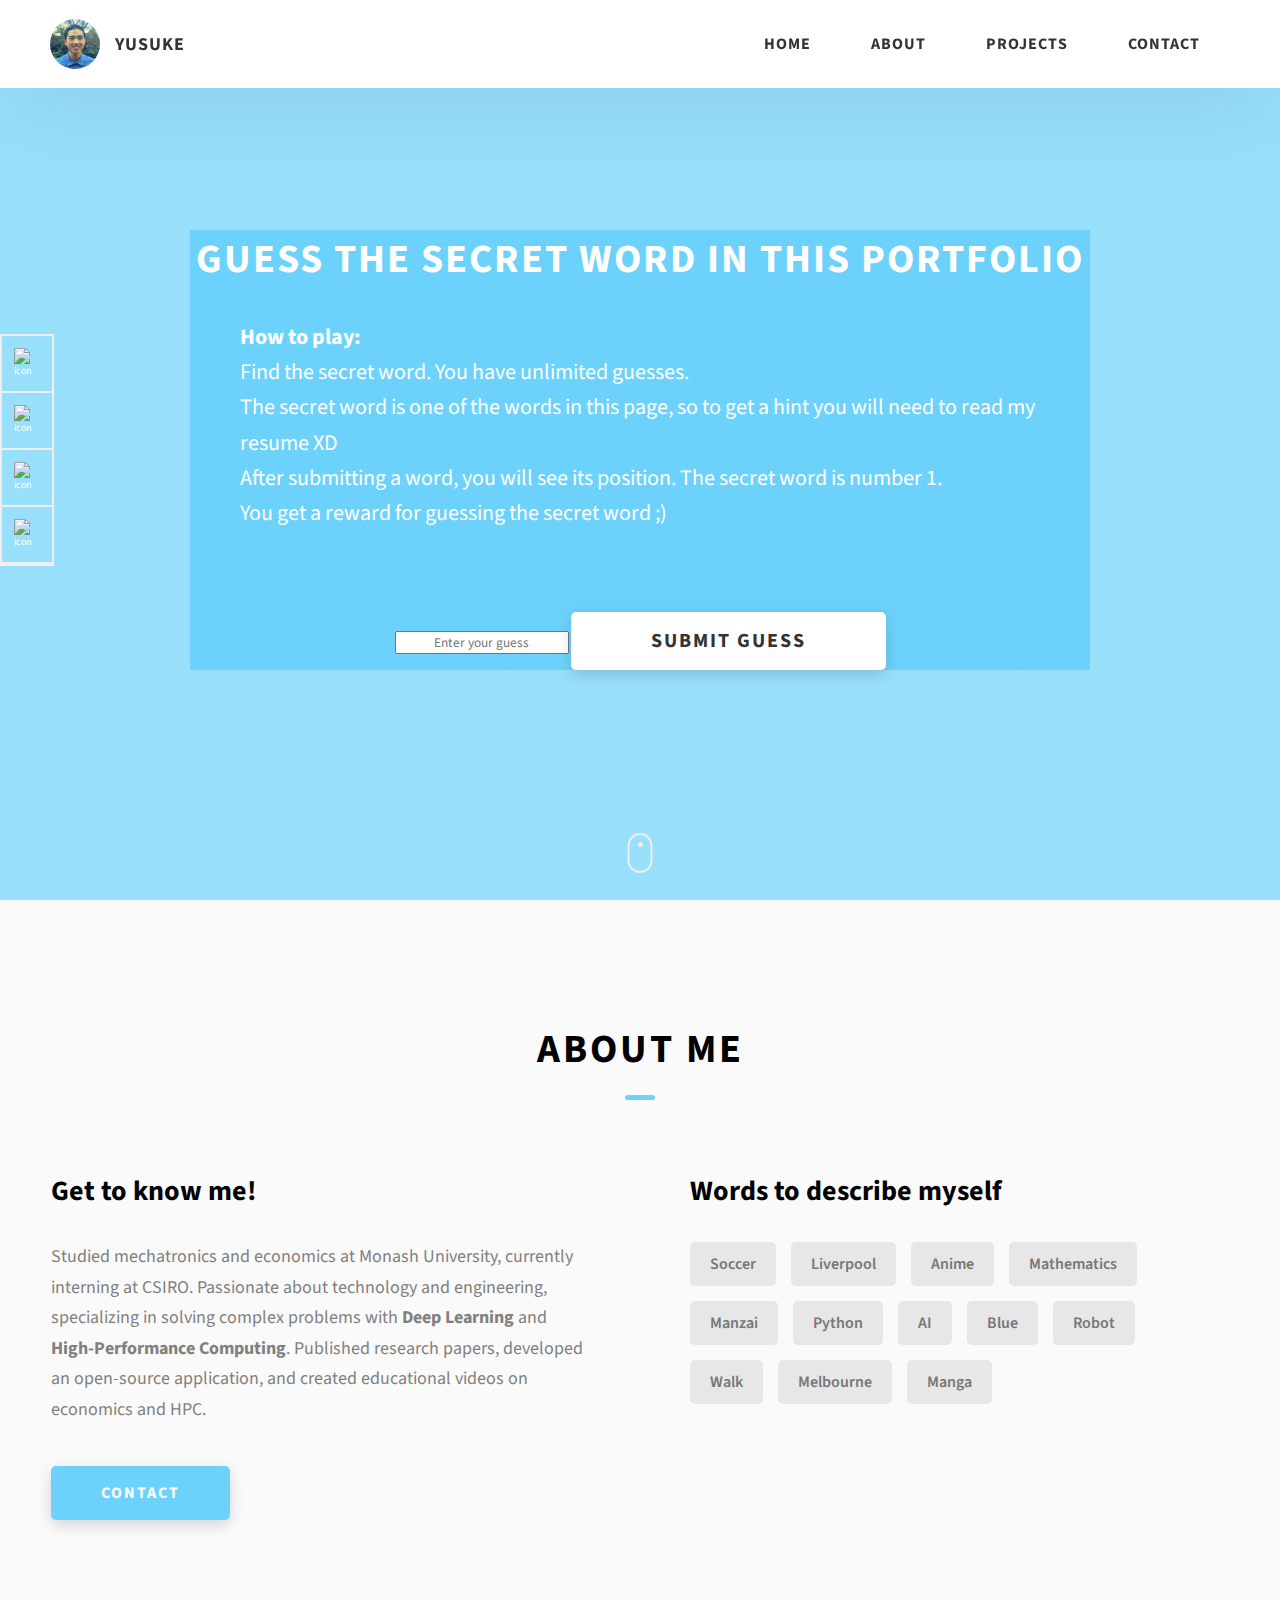
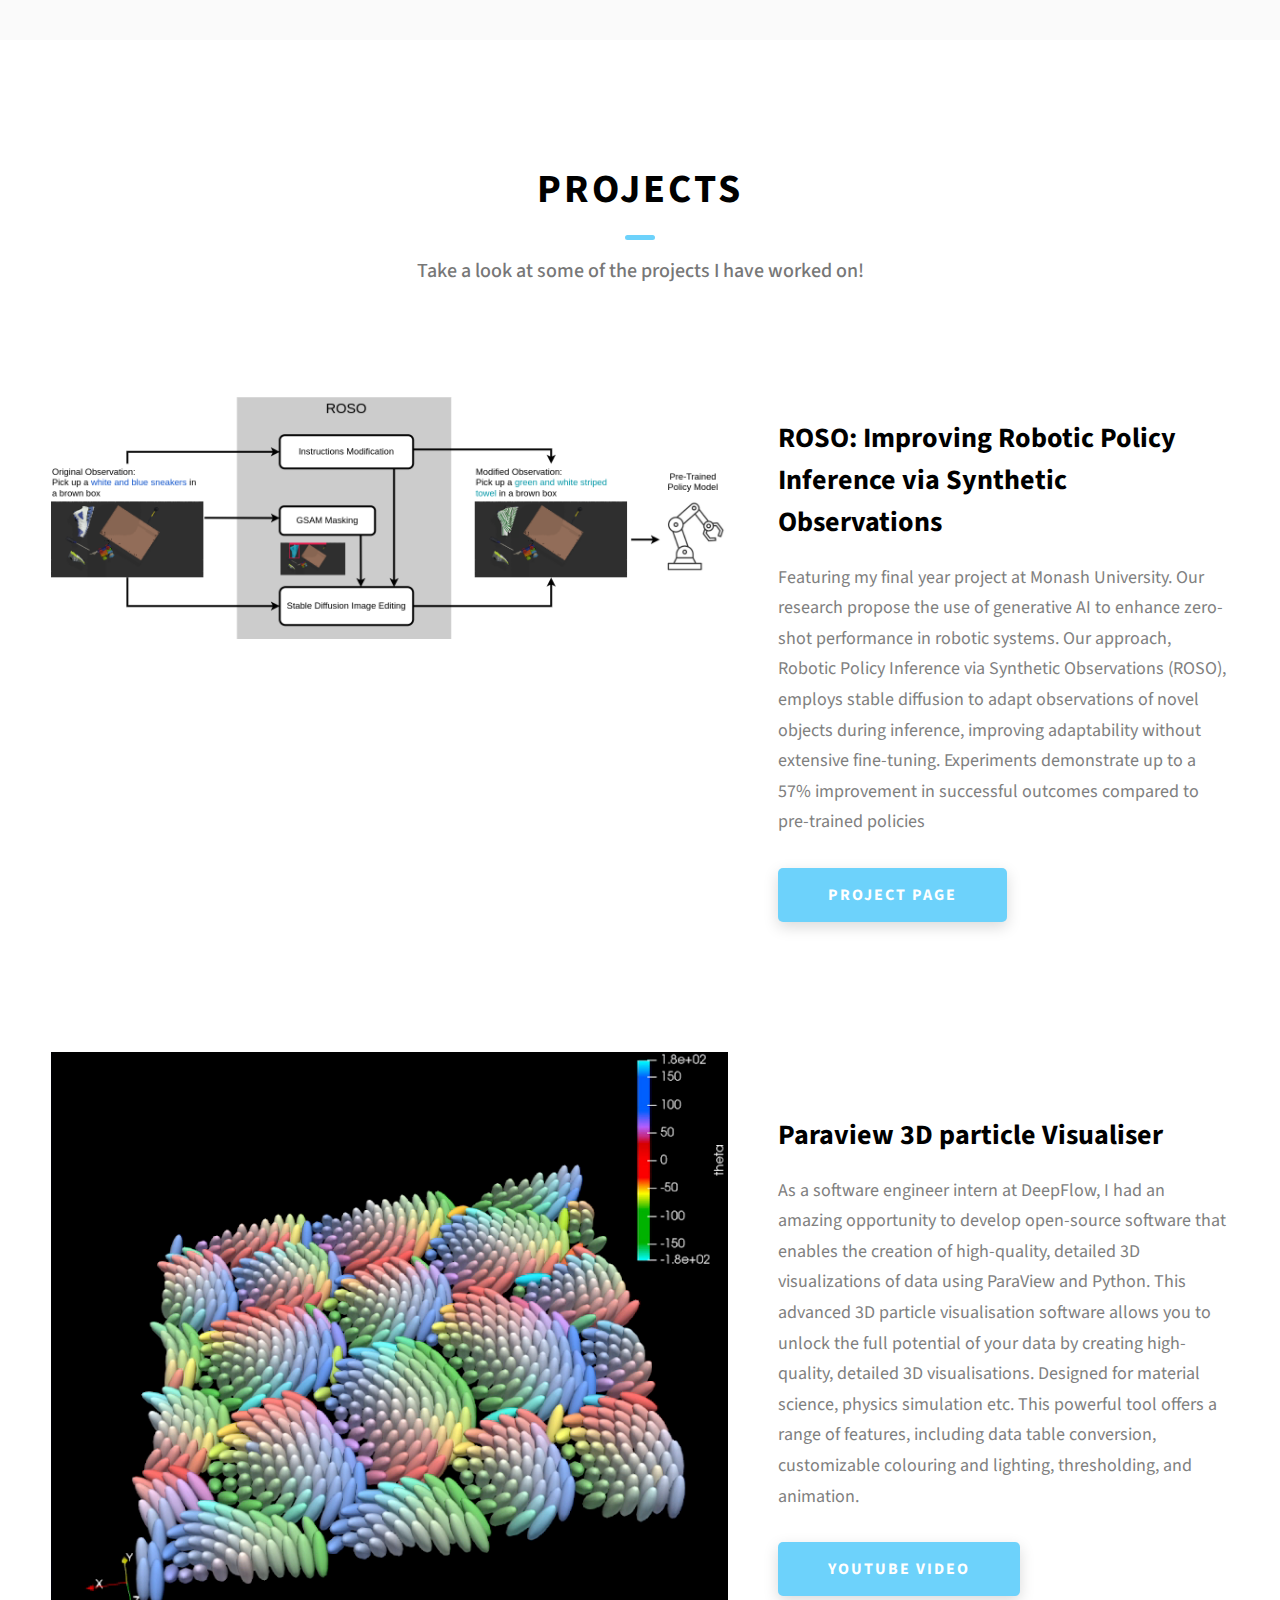
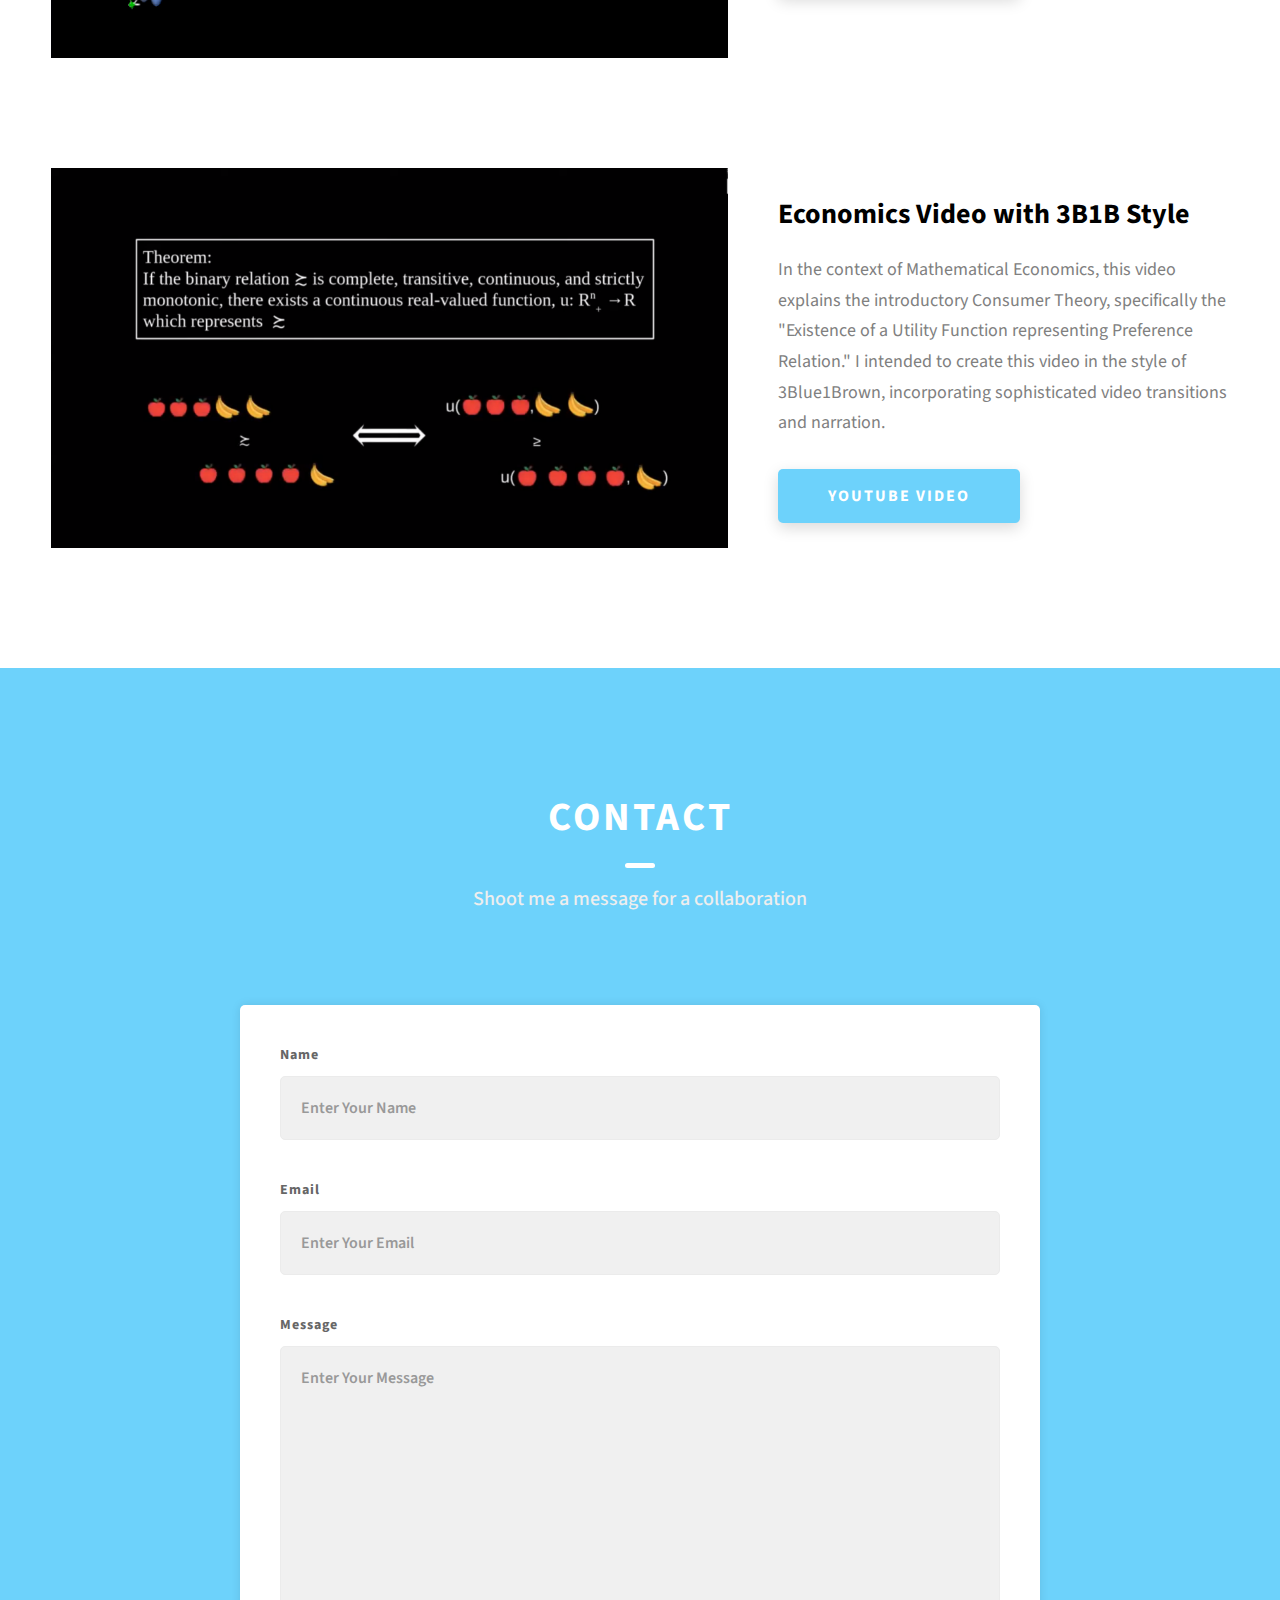
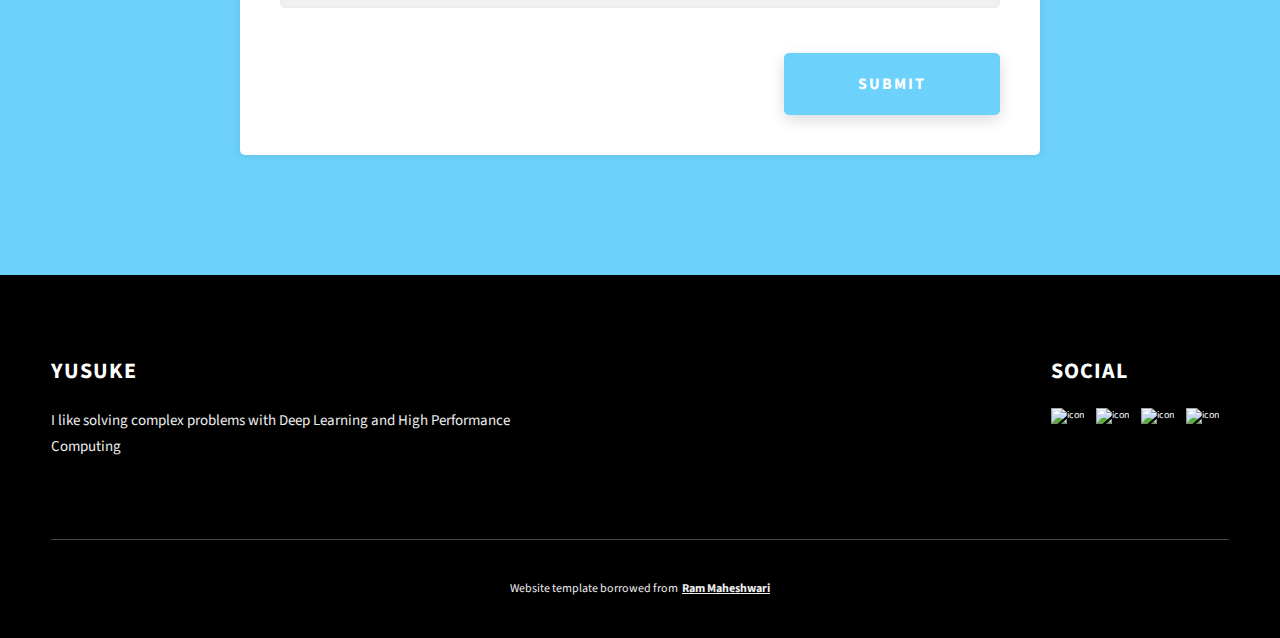
==== index.html @ 8fce3252 "initial commit" ====
<!DOCTYPE html>
<html lang="en">
  <head>
    <meta charset="UTF-8" />
    <meta name="viewport" content="width=device-width, initial-scale=1.0" />
    <meta http-equiv="X-UA-Compatible" content="ie=edge" />
    <title>Yusuke Portfolio</title>
    <meta name="description" content="Portfolio for Yusuke" />

    <link rel="stylesheet" href="css/style.css" />

    <link rel="preconnect" href="https://fonts.googleapis.com" />
    <link rel="preconnect" href="https://fonts.gstatic.com" crossorigin />
    <link
      href="https://fonts.googleapis.com/css2?family=Source+Sans+Pro:wght@400;600;700;900&display=swap"
      rel="stylesheet"
    />
  </head>
  <body>
    <header class="header">
      <div class="header__content">
        <div class="header__logo-container">
          <div class="header__logo-img-cont">
            <img
              src="./assets/jpeg/logo.jpg"
              alt="Yusuke Logo Image"
              class="header__logo-img"
            />
          </div>
          <span class="header__logo-sub">Yusuke</span>
        </div>
        <div class="header__main">
          <ul class="header__links">
            <li class="header__link-wrapper">
              <a href="./index.html" class="header__link"> Home </a>
            </li>
            <li class="header__link-wrapper">
              <a href="./index.html#about" class="header__link">About </a>
            </li>
            <li class="header__link-wrapper">
              <a href="./index.html#projects" class="header__link">
                Projects
              </a>
            </li>
            <li class="header__link-wrapper">
              <a href="./index.html#contact" class="header__link"> Contact </a>
            </li>
          </ul>
          <div class="header__main-ham-menu-cont">
            <img
              src="./assets/svg/ham-menu.svg"
              alt="hamburger menu"
              class="header__main-ham-menu"
            />
            <img
              src="./assets/svg/ham-menu-close.svg"
              alt="hamburger menu close"
              class="header__main-ham-menu-close d-none"
            />
          </div>
        </div>
      </div>
      <div class="header__sm-menu">
        <div class="header__sm-menu-content">
          <ul class="header__sm-menu-links">
            <li class="header__sm-menu-link">
              <a href="./index.html"> Home </a>
            </li>

            <li class="header__sm-menu-link">
              <a href="./index.html#about"> About </a>
            </li>

            <li class="header__sm-menu-link">
              <a href="./index.html#projects"> Projects </a>
            </li>

            <li class="header__sm-menu-link">
              <a href="./index.html#contact"> Contact </a>
            </li>
          </ul>
        </div>
      </div>
    </header>
    <section class="home-hero">
      <div class="home-hero__content">
        <h1 class="heading-primary">Guess the Secret Word in this Portfolio</h1>
        <div class="home-hero__info">
          <p class="text-primary">
            <strong>How to play:</strong> <br>
            Find the secret word. You have unlimited guesses. <br>
            The secret word is one of the words in this page, so to get a hint you will need to read my resume XD <br>
            After submitting a word, you will see its position. The secret word is number 1. <br>
            You get a reward for guessing the secret word ;)
        </p>
        
        </div>
        <div class="home-hero__cta">
          <!--<a href="./#projects" class="btn btn--bg">This is where users type their answers</a>-->
          <!-- This is where users type their answers -->
          <input type="text" id="guessInput" placeholder="Enter your guess">
          <button onclick="submitGuess()" class="btn btn--bg">Submit Guess</button>
          <p id="result"></p>
          <!-- Add this to your HTML file where you want to display the attempt history -->
          <ul id="attemptHistory"></ul>

        </div>
      </div>
      <div class="home-hero__socials">
        <div class="home-hero__social">
          <a href="https://www.linkedin.com/in/yusuke-miyashita-79a3771a5/" class="home-hero__social-icon-link">
            <img
              src="./assets/png/linkedin-ico.png"
              alt="icon"
              class="home-hero__social-icon"
            />
          </a>
        </div>
        <div class="home-hero__social">
          <a href="https://github.com/Yusuke710" class="home-hero__social-icon-link">
            <img
              src="./assets/png/github-ico.png"
              alt="icon"
              class="home-hero__social-icon"
            />
          </a>
        </div>
        <div class="home-hero__social">
          <a href="https://twitter.com/Yusuke06552418" class="home-hero__social-icon-link">
            <img
              src="./assets/png/twitter-ico.png"
              alt="icon"
              class="home-hero__social-icon"
            />
          </a>
        </div>
        <div class="home-hero__social">
          <a href="https://www.youtube.com/@yusukemiyashita4879" class="home-hero__social-icon-link">
            <img
              src="./assets/png/yt-ico.png"
              alt="icon"
              class="home-hero__social-icon"
            />
          </a>
        </div>
        <!--<div class="home-hero__social">
          <a
            href="#"
            class="home-hero__social-icon-link home-hero__social-icon-link--bd-none"
          >
            <img
              src="./assets/png/insta-ico.png"
              alt="icon"
              class="home-hero__social-icon"
            />
          </a>
        </div>-->
      </div>
      <div class="home-hero__mouse-scroll-cont">
        <div class="mouse"></div>
      </div>
    </section>
    <section id="about" class="about sec-pad">
      <div class="main-container">
        <h2 class="heading heading-sec heading-sec__mb-med">
          <span class="heading-sec__main">About Me</span>
          <span class="heading-sec__sub">
            
          </span>
        </h2>
        <div class="about__content">
          <div class="about__content-main">
            <h3 class="about__content-title">Get to know me!</h3>
            <div class="about__content-details">
              <p class="about__content-details-para">
                Studied mechatronics and economics at Monash University, currently interning at CSIRO. 
                Passionate about technology and engineering, specializing in solving complex problems with <strong>Deep Learning</strong> and <strong>High-Performance Computing</strong>. 
                Published research papers, developed an open-source application, and created educational videos on economics and HPC.  
              </p>
              <!--<p class="about__content-details-para">
                I'm a bit of a digital product junky. Over the years, I've used
                hundreds of web and mobile apps in different industries and
                verticals. Feel free to
                <strong>contact</strong> me here.
              </p>-->
            </div>
            <a href="./#contact" class="btn btn--med btn--theme dynamicBgClr"
              >Contact</a
            >
          </div>
          <div class="about__content-skills">
            <h3 class="about__content-title">Words to describe myself</h3>
            <div class="skills">
              <div class="skills__skill">Soccer</div>
              <div class="skills__skill">Liverpool</div>
              <div class="skills__skill">Anime</div>
              <div class="skills__skill">Mathematics</div>
              <div class="skills__skill">Manzai</div>
              <div class="skills__skill">Python</div>
              <div class="skills__skill">AI</div>
              <div class="skills__skill">Blue</div>
              <div class="skills__skill">Robot</div>
              <div class="skills__skill">Walk</div>
              <div class="skills__skill">Melbourne</div>
              <div class="skills__skill">Manga</div>
            </div>
          </div>
        </div>
      </div>
    </section>
    <section id="projects" class="projects sec-pad">
      <div class="main-container">
        <h2 class="heading heading-sec heading-sec__mb-bg">
          <span class="heading-sec__main">Projects</span>
          <span class="heading-sec__sub">
            Take a look at some of the projects I have worked on!
          </span>
        </h2>

        <div class="projects__content">
          <div class="projects__row">
            <div class="projects__row-img-cont">
              <img
                src="./assets/png/pipeline.png"
                alt="Software Screenshot"
                class="projects__row-img"
                loading="lazy"
              />
            </div>
            <div class="projects__row-content">
              <h3 class="projects__row-content-title">ROSO: Improving Robotic Policy Inference via Synthetic Observations</h3>
              <p class="projects__row-content-desc">
                Featuring my final year project at Monash University.
                Our research propose the use of generative AI to enhance zero-shot performance in robotic systems. Our approach, Robotic Policy Inference via Synthetic Observations (ROSO), employs stable diffusion to adapt observations of novel objects during inference, improving adaptability without extensive fine-tuning. Experiments demonstrate up to a 57% improvement in successful outcomes compared to pre-trained policies  
              </p>
              <a
                href="https://yusuke710.github.io/roso.github.io/"
                class="btn btn--med btn--theme dynamicBgClr"
                target="_blank"
                >Project Page</a
              >
            </div>
          </div>
          <div class="projects__row">
            <div class="projects__row-img-cont">
              <img
                src="./assets/png/ellipsoid_angled_view.png"
                alt="Software Screenshot"
                class="projects__row-img"
                loading="lazy"
              />
            </div>
            <div class="projects__row-content">
              <h3 class="projects__row-content-title">Paraview 3D particle Visualiser</h3>
              <p class="projects__row-content-desc">
                As a software engineer intern at DeepFlow, I had an amazing opportunity to develop open-source software that enables the creation of high-quality, detailed 3D visualizations of data using ParaView and Python.
                This advanced 3D particle visualisation software allows you to unlock the full potential of your data by creating high-quality, detailed 3D visualisations. Designed for material science, physics simulation etc. This powerful tool offers a range of features, including data table conversion, customizable colouring and lighting, thresholding, and animation.
              </p>
              <a
                href="https://www.youtube.com/watch?v=JgkmHP0jZgk"
                class="btn btn--med btn--theme dynamicBgClr"
                target="_blank"
                >Youtube Video</a
              >
            </div>
          </div>
          <div class="projects__row">
            <div class="projects__row-img-cont">
              <img
                src="./assets/png/economics_video.png"
                alt="Software Screenshot"
                class="projects__row-img"
                loading="lazy"
              />
            </div>
            <div class="projects__row-content">
              <h3 class="projects__row-content-title">Economics Video with 3B1B Style </h3>
              <p class="projects__row-content-desc">
                In the context of Mathematical Economics, this video explains the introductory Consumer Theory, specifically the "Existence of a Utility Function representing Preference Relation." I intended to create this video in the style of 3Blue1Brown, incorporating sophisticated video transitions and narration.
              </p>
              <a
                href="https://www.youtube.com/watch?v=tCaYM52Cq2c"
                class="btn btn--med btn--theme dynamicBgClr"
                target="_blank"
                >Youtube Video</a
              >
            </div>
          </div>
        </div>
      </div>
    </section>
    <section id="contact" class="contact sec-pad dynamicBg">
      <div class="main-container">
        <h2 class="heading heading-sec heading-sec__mb-med">
          <span class="heading-sec__main heading-sec__main--lt">Contact</span>
          <span class="heading-sec__sub heading-sec__sub--lt">
            Shoot me a message for a collaboration
          </span>
        </h2>
        <div class="contact__form-container">
          <form action="#" class="contact__form">
            <div class="contact__form-field">
              <label class="contact__form-label" for="name">Name</label>
              <input
                required
                placeholder="Enter Your Name"
                type="text"
                class="contact__form-input"
                name="name"
                id="name"
              />
            </div>
            <div class="contact__form-field">
              <label class="contact__form-label" for="email">Email</label>
              <input
                required
                placeholder="Enter Your Email"
                type="text"
                class="contact__form-input"
                name="email"
                id="email"
              />
            </div>
            <div class="contact__form-field">
              <label class="contact__form-label" for="message">Message</label>
              <textarea
                required
                cols="30"
                rows="10"
                class="contact__form-input"
                placeholder="Enter Your Message"
                name="message"
                id="message"
              ></textarea>
            </div>
            <button type="submit" class="btn btn--theme contact__btn">
              Submit
            </button>
          </form>
        </div>
      </div>
    </section>
    <footer class="main-footer">
      <div class="main-container">
        <div class="main-footer__upper">
          <div class="main-footer__row main-footer__row-1">
            <h2 class="heading heading-sm main-footer__heading-sm">
              <span>Social</span>
            </h2>
            <div class="main-footer__social-cont">
              <a target="_blank" rel="noreferrer" href="https://www.linkedin.com/in/yusuke-miyashita-79a3771a5/">
                <img
                  class="main-footer__icon"
                  src="./assets/png/linkedin-ico.png"
                  alt="icon"
                />
              </a>
              <a target="_blank" rel="noreferrer" href="https://github.com/Yusuke710">
                <img
                  class="main-footer__icon"
                  src="./assets/png/github-ico.png"
                  alt="icon"
                />
              </a>
              <a target="_blank" rel="noreferrer" href="https://twitter.com/Yusuke06552418">
                <img
                  class="main-footer__icon"
                  src="./assets/png/twitter-ico.png"
                  alt="icon"
                />
              </a>
              <a target="_blank" rel="noreferrer" href="https://www.youtube.com/@yusukemiyashita4879">
                <img
                  class="main-footer__icon"
                  src="./assets/png/yt-ico.png"
                  alt="icon"
                />
              </a>
              <!--<a target="_blank" rel="noreferrer" href="#">
                <img
                  class="main-footer__icon main-footer__icon--mr-none"
                  src="./assets/png/insta-ico.png"
                  alt="icon"
                />
              </a>-->
            </div>
          </div>
          <div class="main-footer__row main-footer__row-2">
            <h4 class="heading heading-sm text-lt">Yusuke</h4>
            <p class="main-footer__short-desc">
              I like solving complex problems with Deep Learning and High Performance Computing
            </p>
          </div>
        </div>

        <!-- If you give me some credit or shoutout here by linking to my website, then it will be a big thing for me and will help me a lot :) -->
        <div class="main-footer__lower">
          Website template borrowed from
          <a rel="noreferrer" target="_blank" href="https://rammaheshwari.com"
            >Ram Maheshwari</a
          >
        </div>
      </div>
    </footer>

    <script src="./seedrandom.js"></script>
    <script src="./index.js"></script>
    
  </body>
</html>
---- css/style.css ----
/*
0 - 600px:      Phone
600 - 900px:    Tablet portrait
900 - 1200px:   Tablet landscape
[1200 - 1800] is where our normal styles apply
1800px + :      Big desktop
$breakpoint arguement choices:
- phone
- tab-port
- tab-land
- big-desktop

Inside media queries 1em is always 16px i.e 1em = 16px at every screen size only inside media queries
*/
*,
*::after,
*::before {
  margin: 0;
  padding: 0;
  box-sizing: inherit;
  font-family: inherit; }

html {
  font-size: 62.5%;
  scroll-behavior: smooth; }
  @media only screen and (max-width: 75em) {
    html {
      font-size: 59%; } }
  @media only screen and (max-width: 56.25em) {
    html {
      font-size: 56%; } }
  @media only screen and (min-width: 112.5em) {
    html {
      font-size: 65%; } }

body {
  box-sizing: border-box;
  position: relative;
  line-height: 1.5;
  font-family: sans-serif;
  overflow-x: hidden;
  overflow-y: scroll;
  font-family: 'Source Sans Pro', sans-serif; }

a {
  text-decoration: none;
  color: inherit; }

li {
  list-style: none; }

input:focus,
button:focus,
a:focus,
textarea:focus {
  outline: none; }

button {
  border: none;
  cursor: pointer; }

textarea {
  resize: none; }

.heading-primary {
  font-size: 4rem;
  text-transform: uppercase;
  letter-spacing: 2px;
  text-align: center; }
  @media only screen and (max-width: 37.5em) {
    .heading-primary {
      font-size: 4.5rem; } }

.heading-sec__mb-bg {
  margin-bottom: 11rem; }
  @media only screen and (max-width: 56.25em) {
    .heading-sec__mb-bg {
      margin-bottom: 8rem; } }

.heading-sec__mb-med {
  margin-bottom: 9rem; }
  @media only screen and (max-width: 56.25em) {
    .heading-sec__mb-med {
      margin-bottom: 8rem; } }

.heading-sec__main {
  display: block;
  font-size: 4rem;
  text-transform: uppercase;
  letter-spacing: 1px;
  letter-spacing: 3px;
  text-align: center;
  margin-bottom: 3.5rem;
  position: relative; }
  .heading-sec__main--lt {
    color: #fff; }
    .heading-sec__main--lt::after {
      content: '';
      background: #fff !important; }
  .heading-sec__main::after {
    content: '';
    position: absolute;
    top: calc(100% + 1.5rem);
    height: 5px;
    width: 3rem;
    background: #6DD2FB;
    left: 50%;
    transform: translateX(-50%);
    border-radius: 5px; }
    @media only screen and (max-width: 37.5em) {
      .heading-sec__main::after {
        top: calc(100% + 1.2rem); } }

.heading-sec__sub {
  display: block;
  text-align: center;
  color: #777;
  font-size: 2rem;
  font-weight: 500;
  max-width: 80rem;
  margin: auto;
  line-height: 1.6; }
  @media only screen and (max-width: 37.5em) {
    .heading-sec__sub {
      font-size: 1.8rem; } }
  .heading-sec__sub--lt {
    color: #eee; }

.heading-sm {
  font-size: 2.2rem;
  text-transform: uppercase;
  letter-spacing: 1px; }

.main-container {
  max-width: 120rem;
  margin: auto;
  width: 92%; }

.btn {
  background: #fff;
  color: #333;
  text-transform: uppercase;
  letter-spacing: 2px;
  display: inline-block;
  font-weight: 700;
  border-radius: 5px;
  box-shadow: 0 5px 15px 0 rgba(0, 0, 0, 0.15);
  transition: transform .3s; }
  .btn:hover {
    transform: translateY(-3px); }
  .btn--bg {
    padding: 1.5rem 8rem;
    font-size: 2rem; }
  .btn--med {
    padding: 1.5rem 5rem;
    font-size: 1.6rem; }
  .btn--theme {
    background: #6DD2FB;
    color: #fff; }
  .btn--theme-inv {
    color: #6DD2FB;
    background: #fff;
    border: 2px solid #6DD2FB;
    box-shadow: none;
    padding: calc(1.5rem - 2px) calc(5rem - 2px); }

.sec-pad {
  padding: 12rem 0; }
  @media only screen and (max-width: 56.25em) {
    .sec-pad {
      padding: 8rem 0; } }

.text-primary {
  color: #fff;
  font-size: 2.2rem;
  text-align: left;
  width: 100%;
  line-height: 1.6; }
  @media only screen and (max-width: 37.5em) {
    .text-primary {
      font-size: 2rem; } }

.d-none {
  display: none; }

.home-hero {
  color: #fff;
  background: linear-gradient(to right, rgba(109, 210, 251, 0.7), rgba(109, 210, 251, 0.7)), url(../../assets/svg/common-bg.svg);
  background-position: center;
  height: 100vh;
  min-height: 80rem;
  max-height: 120rem;
  position: relative; }
  @media only screen and (max-width: 37.5em) {
    .home-hero {
      height: unset;
      min-height: unset; } }
  .home-hero__socials {
    position: absolute;
    top: 50%;
    border: 2px solid #eee;
    border-left: 2px solid #eee;
    transform: translateY(-50%); }
    @media only screen and (max-width: 56.25em) {
      .home-hero__socials {
        display: none; } }
  .home-hero__mouse-scroll-cont {
    position: absolute;
    bottom: 3%;
    left: 50%;
    transform: translateX(-50%); }
    @media only screen and (max-width: 37.5em) {
      .home-hero__mouse-scroll-cont {
        display: none; } }
  .home-hero__social {
    width: 5rem; }
  .home-hero__social-icon-link {
    width: 100%;
    display: block;
    padding: 1.2rem;
    border-bottom: 2px solid #eee;
    transition: background .3s; }
    .home-hero__social-icon-link:hover {
      background: rgba(255, 255, 255, 0.1); }
    .home-hero__social-icon-link--bd-none {
      border-bottom: 0; }
  .home-hero__social-icon {
    width: 100%; }
  .home-hero__content {
    position: absolute;
    top: 50%;
    left: 50%;
    transform: translate(-50%, -50%);
    max-width: 90rem;
    width: 92%;
    background-color: #6DD2FB;
  }
    @media only screen and (max-width: 37.5em) {
      .home-hero__content {
        padding: 19rem 0 13rem 0;
        margin: auto;
        position: static;
        transform: translate(0, 0); } }
  .home-hero__info {
    margin: 3rem auto 0 auto;
    max-width: 80rem; }
  .home-hero__cta {
    margin-top: 5rem;
    text-align: center; }

.about {
  background: #fafafa; }
  .about__content {
    display: grid;
    grid-template-columns: 1fr 1fr;
    grid-gap: 10rem; }
    @media only screen and (max-width: 56.25em) {
      .about__content {
        grid-template-columns: 1fr;
        grid-gap: 8rem; } }
    .about__content-title {
      font-weight: 700;
      font-size: 2.8rem;
      margin-bottom: 3rem; }
      @media only screen and (max-width: 37.5em) {
        .about__content-title {
          font-size: 2.4rem; } }
    .about__content-details-para {
      font-size: 1.8rem;
      color: grey;
      max-width: 60rem;
      line-height: 1.7;
      margin-bottom: 1rem; }
      .about__content-details-para--hl {
        font-weight: 700;
        margin: 0 3px; }
      .about__content-details-para:last-child {
        margin-bottom: 4rem; }

.projects__row {
  display: grid;
  grid-template-columns: 1.5fr 1fr;
  grid-gap: 5rem;
  margin-bottom: 11rem; }
  @media only screen and (max-width: 56.25em) {
    .projects__row {
      grid-template-columns: 1fr;
      grid-gap: 2rem;
      margin-bottom: 8rem; } }
  @media only screen and (max-width: 56.25em) {
    .projects__row {
      text-align: center; } }
  .projects__row:last-child {
    margin-bottom: 0; }
  .projects__row-img-cont {
    overflow: hidden; }
  .projects__row-img {
    width: 100%;
    display: block;
    object-fit: cover; }
  .projects__row-content {
    padding: 2rem 0;
    display: flex;
    justify-content: center;
    flex-direction: column;
    align-items: flex-start; }
    @media only screen and (max-width: 56.25em) {
      .projects__row-content {
        align-items: center; } }
    .projects__row-content-title {
      font-weight: 700;
      font-size: 2.8rem;
      margin-bottom: 2rem; }
      @media only screen and (max-width: 37.5em) {
        .projects__row-content-title {
          font-size: 2.4rem; } }
    .projects__row-content-desc {
      font-size: 1.8rem;
      color: grey;
      max-width: 60rem;
      line-height: 1.7;
      margin-bottom: 3rem; }
      @media only screen and (max-width: 37.5em) {
        .projects__row-content-desc {
          font-size: 1.7rem; } }

.contact {
  background: linear-gradient(to right, rgba(109, 210, 251, 1.0), rgba(109, 210, 251, 1.0)), url(../../assets/svg/common-bg.svg);
  background-size: cover;
  background-position: center; }
  .contact__form-container {
    box-shadow: 0 0 10px rgba(0, 0, 0, 0.1);
    background: white;
    padding: 4rem;
    margin-top: 6rem;
    max-width: 80rem;
    text-align: right;
    width: 95%;
    border-radius: 5px;
    margin: 5rem auto 0 auto; }
    @media only screen and (max-width: 37.5em) {
      .contact__form-container {
        padding: 3rem; } }
  .contact__form-field {
    margin-bottom: 4rem; }
    @media only screen and (max-width: 37.5em) {
      .contact__form-field {
        margin-bottom: 3rem; } }
  .contact__form-label {
    color: #666;
    font-size: 1.4rem;
    letter-spacing: 1px;
    font-weight: 700;
    margin-bottom: 1rem;
    display: block;
    text-align: left; }
  .contact__form-input {
    color: #333;
    padding: 2rem;
    width: 100%;
    border: 1px solid #ebebeb;
    font-size: 1.6rem;
    letter-spacing: 0px;
    background: #f0f0f0;
    border-radius: 5px;
    font-weight: 600;
    /* Code for Modern Browsers */
    /* Code for WebKit, Blink, Edge */
    /* Code for Internet Explorer 10-11 */
    /* Code for Microsoft Edge */
    /* Code for Mozilla Firefox 4 to 18 */
    /* Code for Mozilla Firefox 19+ */ }
    .contact__form-input::placeholder {
      color: #999;
      font-weight: 600;
      font-size: 1.6rem; }
    .contact__form-input::-webkit-input-placeholder {
      color: #999;
      font-weight: 600;
      font-size: 1.6rem; }
    .contact__form-input:-ms-input-placeholder {
      color: #999;
      font-weight: 600;
      font-size: 1.6rem; }
    .contact__form-input::-ms-input-placeholder {
      color: #999;
      font-weight: 600;
      font-size: 1.6rem; }
    .contact__form-input:-moz-placeholder {
      opacity: 1;
      color: #999;
      font-weight: 600;
      font-size: 1.6rem; }
    .contact__form-input::-moz-placeholder {
      opacity: 1;
      color: #999;
      font-weight: 600;
      font-size: 1.6rem; }
  .contact__btn {
    width: 30%;
    padding: 2rem 4rem;
    font-size: 1.6rem; }
    @media only screen and (max-width: 37.5em) {
      .contact__btn {
        width: 100%; } }

.project-cs-hero {
  color: #fff;
  background: linear-gradient(to right, rgba(0, 98, 185, 0.8), rgba(0, 98, 185, 0.8)), url(../../assets/svg/common-bg.svg);
  background-size: cover;
  background-position: center;
  position: relative; }
  @media only screen and (max-width: 37.5em) {
    .project-cs-hero {
      height: unset;
      min-height: unset; } }
  .project-cs-hero__content {
    padding: 25rem 0 17rem 0;
    max-width: 90rem;
    width: 92%;
    margin: auto; }
    @media only screen and (max-width: 37.5em) {
      .project-cs-hero__content {
        padding: 19rem 0 13rem 0;
        margin: auto;
        position: static;
        transform: translate(0, 0); } }
  .project-cs-hero__info {
    margin: 3rem auto 0 auto;
    max-width: 80rem; }
  .project-cs-hero__cta {
    margin-top: 5rem;
    text-align: center; }

.project-details__content {
  padding: 8rem 0;
  max-width: 90rem;
  margin: auto; }
  .project-details__content-title {
    font-weight: 700;
    font-size: 2.8rem;
    margin-bottom: 3rem; }
    @media only screen and (max-width: 37.5em) {
      .project-details__content-title {
        font-size: 2.4rem; } }

.project-details__showcase-img-cont {
  width: 100%;
  margin-bottom: 6rem; }

.project-details__showcase-img {
  width: 100%; }

.project-details__content-main {
  width: 100%;
  max-width: 70rem;
  margin: auto; }

.project-details__desc {
  margin: 0 0 7rem 0; }
  .project-details__desc-para {
    font-size: 1.8rem;
    line-height: 1.7;
    color: grey;
    margin-bottom: 2rem; }

.project-details__tools-used {
  margin: 0 0 7rem 0; }
  .project-details__tools-used-list {
    display: flex;
    flex-wrap: wrap; }
  .project-details__tools-used-item {
    padding: 1rem 2rem;
    margin-bottom: 1.5rem;
    margin-right: 1.5rem;
    font-size: 1.6rem;
    background: rgba(153, 153, 153, 0.2);
    border-radius: 5px;
    font-weight: 600;
    color: #777; }

.project-details__links {
  margin: 0 0; }
  .project-details__links-btn {
    margin-right: 2rem; }
    @media only screen and (max-width: 37.5em) {
      .project-details__links-btn {
        margin-right: 0;
        width: 70%;
        margin-bottom: 2rem;
        text-align: center; } }
    .project-details__links-btn:last-child {
      margin: 0; }
      @media only screen and (max-width: 37.5em) {
        .project-details__links-btn:last-child {
          margin: 0; } }

.header {
  position: fixed;
  width: 100%;
  z-index: 1000;
  background: #000;
  background: #fff;
  box-shadow: 0 10px 100px rgba(0, 0, 0, 0.1); }
  .header__content {
    display: flex;
    align-items: center;
    justify-content: space-between;
    padding: 1rem 5rem; }
    @media only screen and (max-width: 56.25em) {
      .header__content {
        padding: 0 2rem; } }
  .header__logo-container {
    display: flex;
    align-items: center;
    cursor: pointer;
    color: #333;
    transition: color .3s; }
    .header__logo-container:hover {
      color: #6DD2FB; }
  .header__logo-img-cont {
    width: 5rem;
    height: 5rem;
    border-radius: 50px;
    overflow: hidden;
    margin-right: 1.5rem;
    background: #6DD2FB; }
    @media only screen and (max-width: 56.25em) {
      .header__logo-img-cont {
        width: 4.5rem;
        height: 4.5rem;
        margin-right: 1.2rem; } }
  .header__logo-img {
    width: 100%;
    height: 100%;
    object-fit: cover;
    object-position: center;
    display: block; }
  .header__logo-sub {
    font-size: 1.8rem;
    text-transform: uppercase;
    font-weight: 700;
    letter-spacing: 1px; }
  .header__links {
    display: flex; }
    @media only screen and (max-width: 37.5em) {
      .header__links {
        display: none; } }
  .header__link {
    padding: 2.2rem 3rem;
    display: inline-block;
    font-size: 1.6rem;
    color: #333;
    text-transform: uppercase;
    letter-spacing: 1px;
    font-weight: 700;
    transition: color .3s; }
    .header__link:hover {
      color: #6DD2FB; }
    @media only screen and (max-width: 56.25em) {
      .header__link {
        padding: 3rem 1.8rem;
        font-size: 1.5rem; } }
  .header__main-ham-menu-cont {
    display: none;
    width: 3rem;
    padding: 2.2rem 0; }
    @media only screen and (max-width: 37.5em) {
      .header__main-ham-menu-cont {
        display: block; } }
  .header__main-ham-menu {
    width: 100%; }
  .header__main-ham-menu-close {
    width: 100%; }
  .header__sm-menu {
    background: #fff;
    position: absolute;
    width: 100%;
    top: 100%;
    visibility: hidden;
    opacity: 0;
    transition: all .3s;
    box-shadow: 0px 5px 5px 0px rgba(0, 0, 0, 0.1);
    -webkit-box-shadow: 0px 5px 5px 0px rgba(0, 0, 0, 0.1);
    -moz-box-shadow: 0px 5px 5px 0px rgba(0, 0, 0, 0.1); }
    .header__sm-menu--active {
      visibility: hidden;
      opacity: 0; }
      @media only screen and (max-width: 37.5em) {
        .header__sm-menu--active {
          visibility: visible;
          opacity: 1; } }
  .header__sm-menu-link a {
    display: block;
    text-decoration: none;
    padding: 2.5rem 3rem;
    font-size: 1.6rem;
    color: #333;
    text-align: right;
    border-bottom: 1px solid #eee;
    font-weight: 700;
    text-transform: uppercase;
    letter-spacing: 2px;
    transition: color .3s; }
    .header__sm-menu-link a:hover {
      color: #6DD2FB; }
  .header__sm-menu-link:first-child a {
    border-top: 1px solid #eee; }
  .header__sm-menu-link-last {
    border-bottom: 0; }

.main-footer {
  background: #000;
  color: #fff; }
  .main-footer__upper {
    display: flex;
    justify-content: space-between;
    padding: 8rem 0; }
    @media only screen and (max-width: 56.25em) {
      .main-footer__upper {
        padding: 6rem 0; } }
    @media only screen and (max-width: 37.5em) {
      .main-footer__upper {
        display: block; } }
  .main-footer__row-1 {
    order: 2; }
    @media only screen and (max-width: 56.25em) {
      .main-footer__row-1 {
        margin-bottom: 5rem; } }
  .main-footer__row-2 {
    width: 40%;
    order: 1;
    max-width: 50rem; }
    @media only screen and (max-width: 56.25em) {
      .main-footer__row-2 {
        width: 100%; } }
  .main-footer__short-desc {
    margin-top: 2rem;
    color: #eee;
    font-size: 1.5rem;
    line-height: 1.7; }
  .main-footer__social-cont {
    margin-top: 2rem; }
  .main-footer__icon {
    margin-right: 1rem;
    width: 2.5rem; }
    .main-footer__icon--mr-none {
      margin-right: 0; }
  .main-footer__lower {
    padding: 4rem 0;
    border-top: 1px solid #444;
    color: #eee;
    font-size: 1.2rem;
    text-align: left;
    text-align: center; }
    .main-footer__lower a {
      text-decoration: underline;
      font-weight: bold;
      margin-left: 2px; }
    @media only screen and (max-width: 56.25em) {
      .main-footer__lower {
        padding: 3.5rem 0; } }

.skills {
  display: flex;
  flex-wrap: wrap; }
  .skills__skill {
    padding: 1rem 2rem;
    margin-bottom: 1.5rem;
    margin-right: 1.5rem;
    font-size: 1.6rem;
    background: rgba(153, 153, 153, 0.2);
    border-radius: 5px;
    font-weight: 600;
    color: #777; }

.mouse {
  width: 25px;
  height: 40px;
  border: 2px solid #eee;
  border-radius: 60px;
  position: relative;
  overflow: hidden; }
  .mouse::before {
    content: '';
    width: 5px;
    height: 5px;
    position: absolute;
    top: 7px;
    left: 50%;
    transform: translateX(-50%);
    background-color: #eee;
    border-radius: 50%;
    opacity: 1;
    animation: wheel 1.3s infinite;
    -webkit-animation: wheel 1.3s infinite; }

@keyframes wheel {
  to {
    opacity: 0;
    top: 27px; } }

@-webkit-keyframes wheel {
  to {
    opacity: 0;
    top: 27px; } }

  #guessInput {
  margin-top: 5rem;
  text-align: center; }
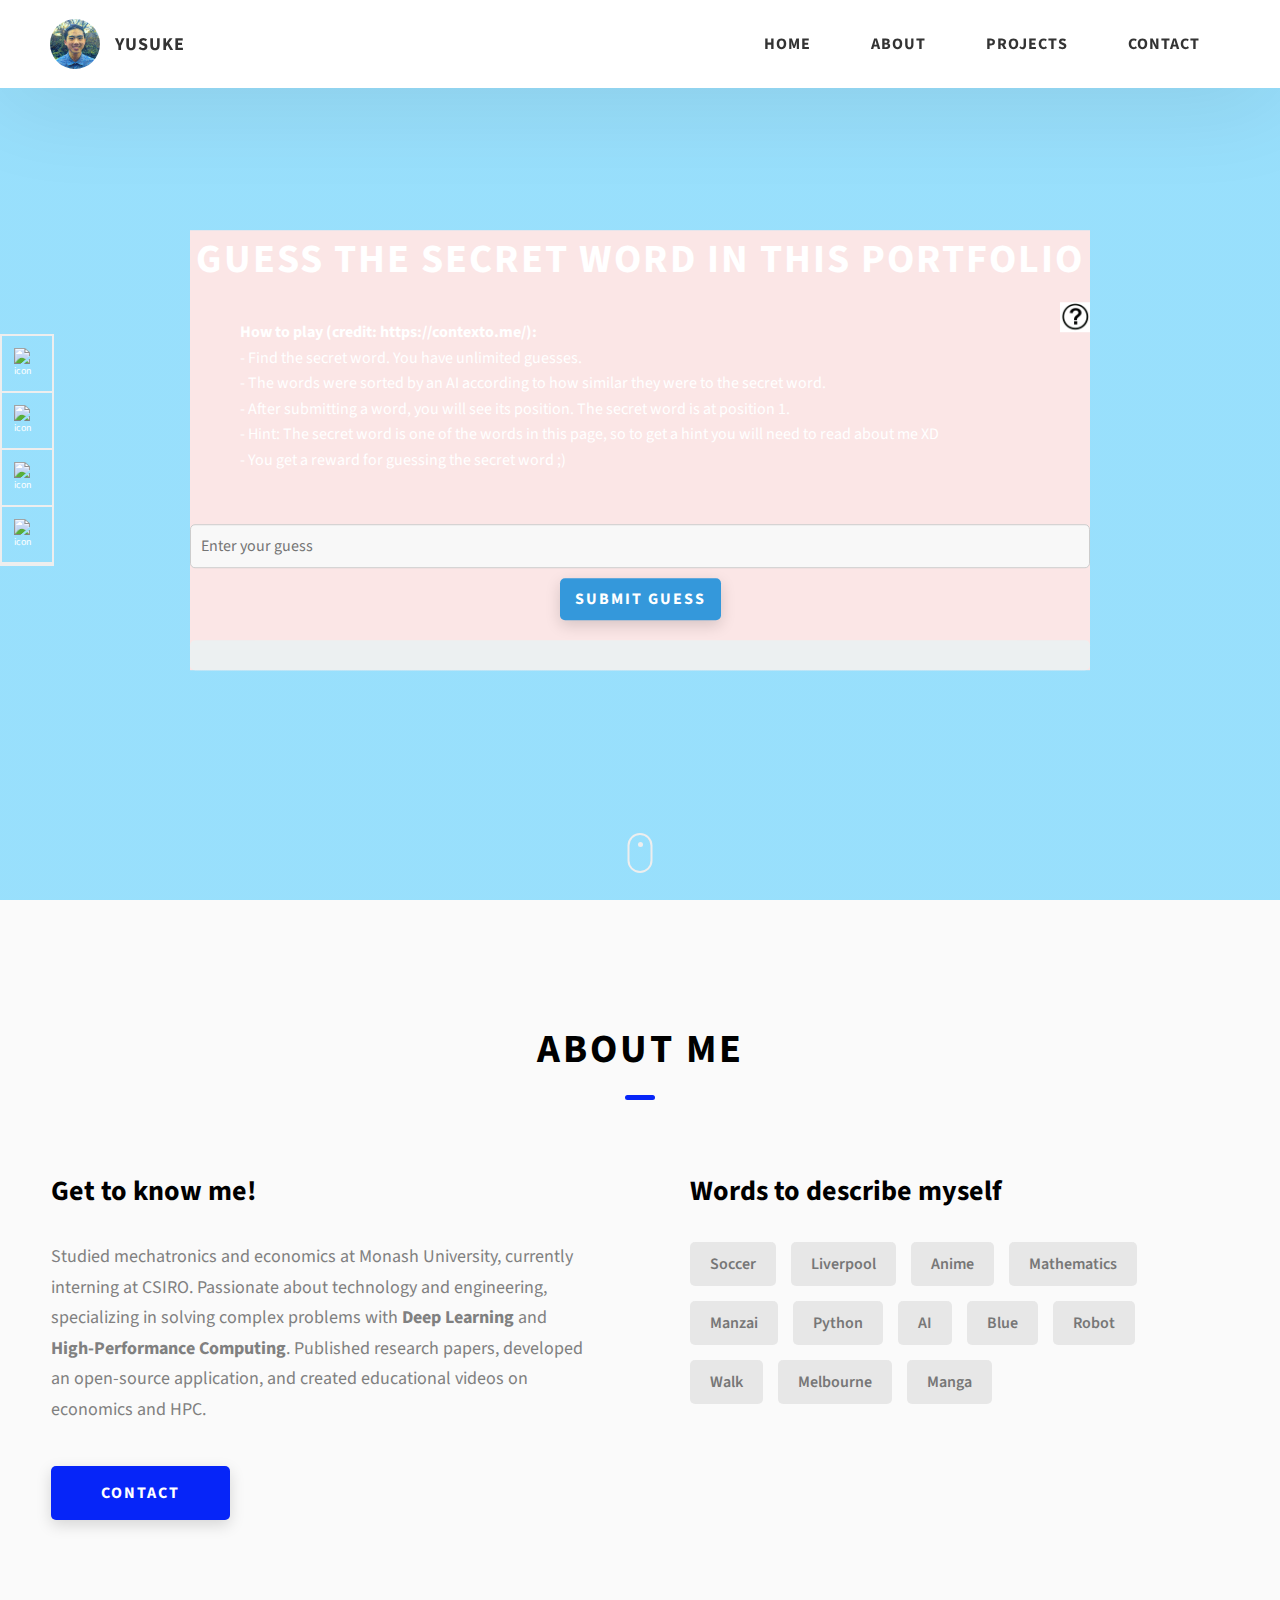
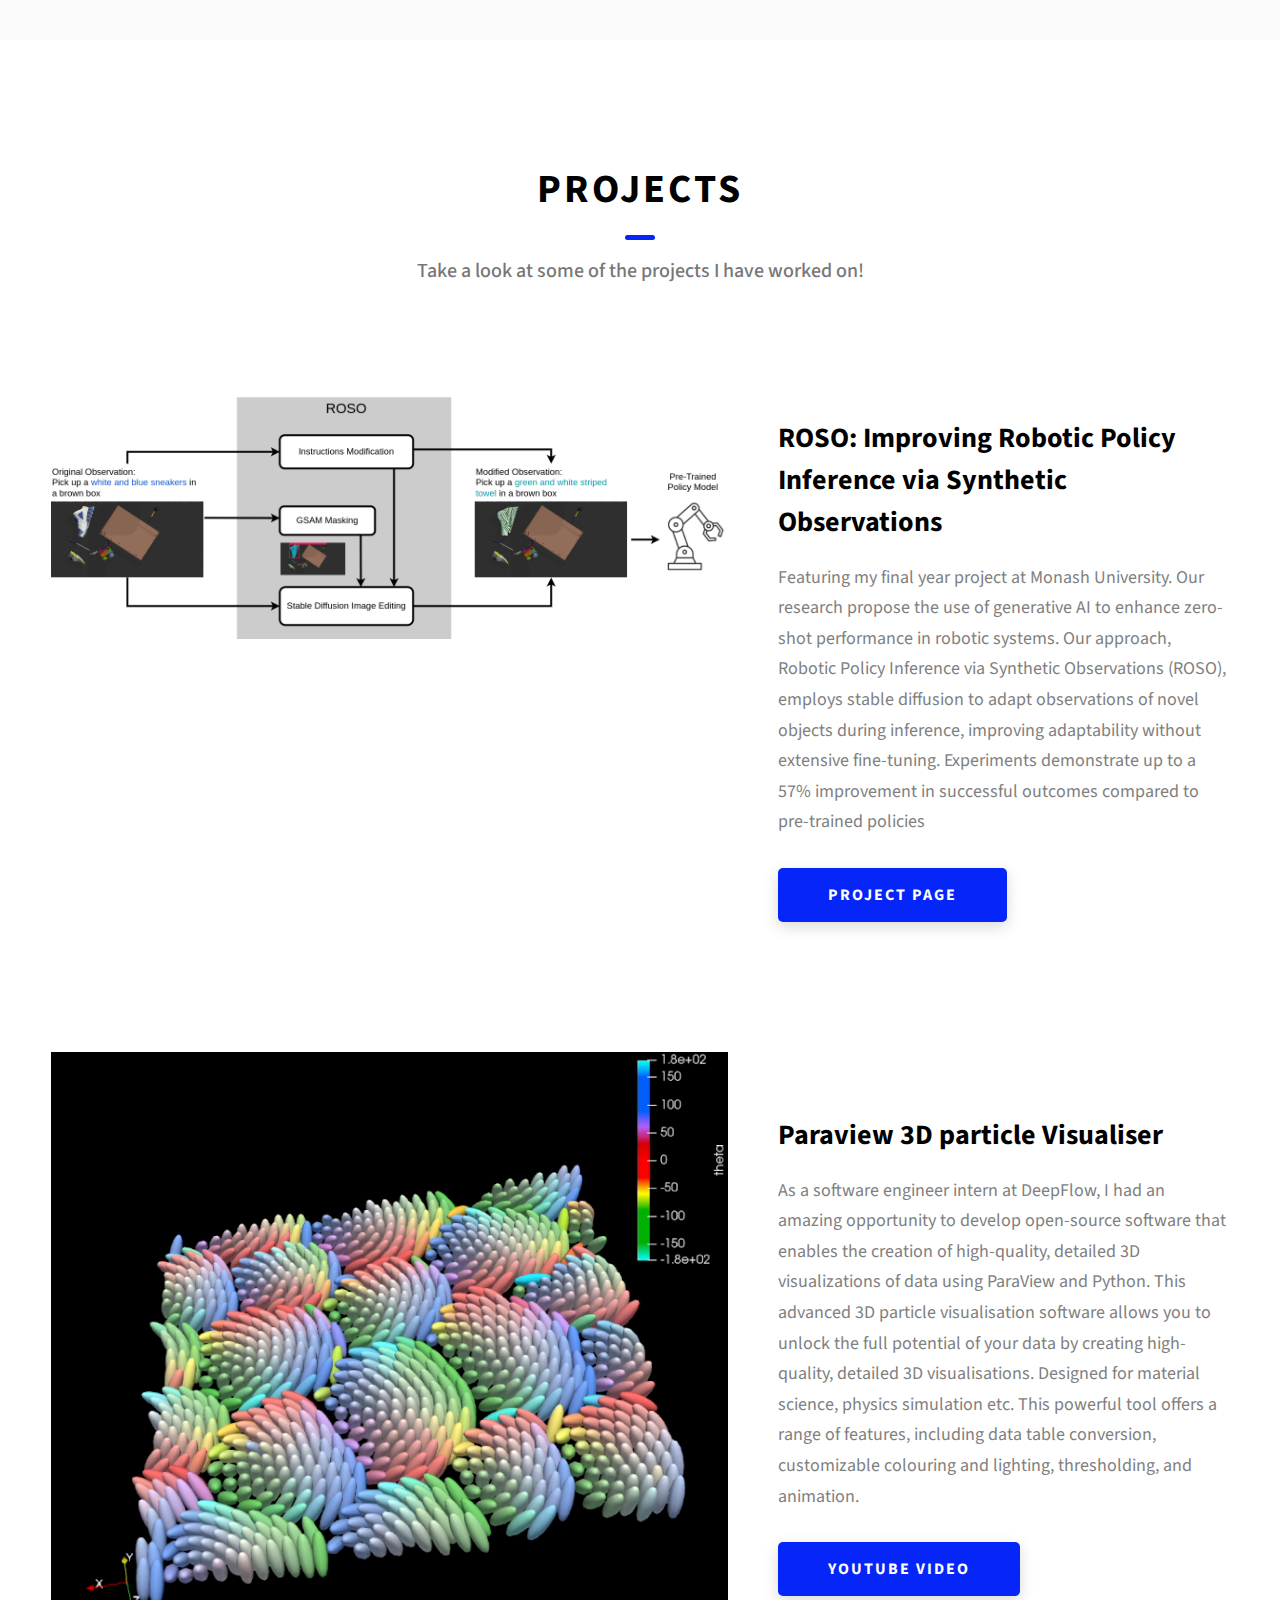
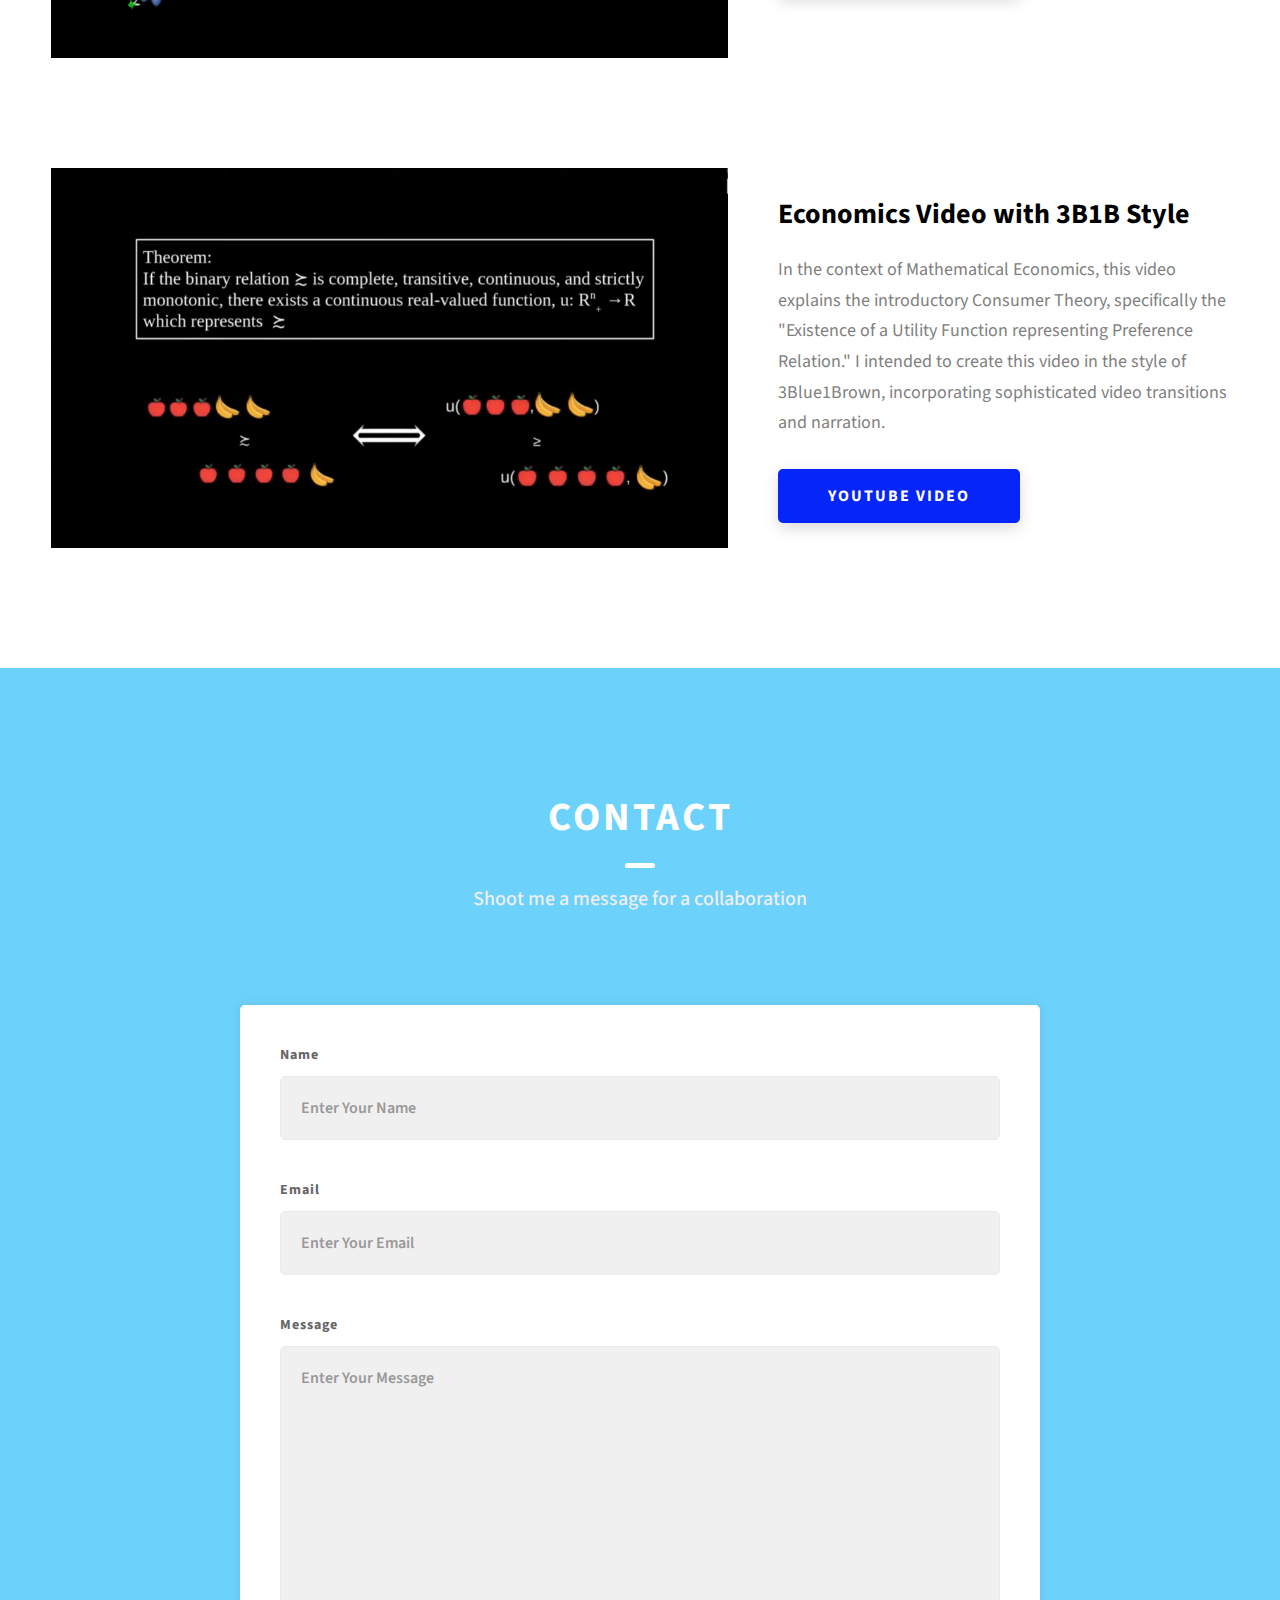
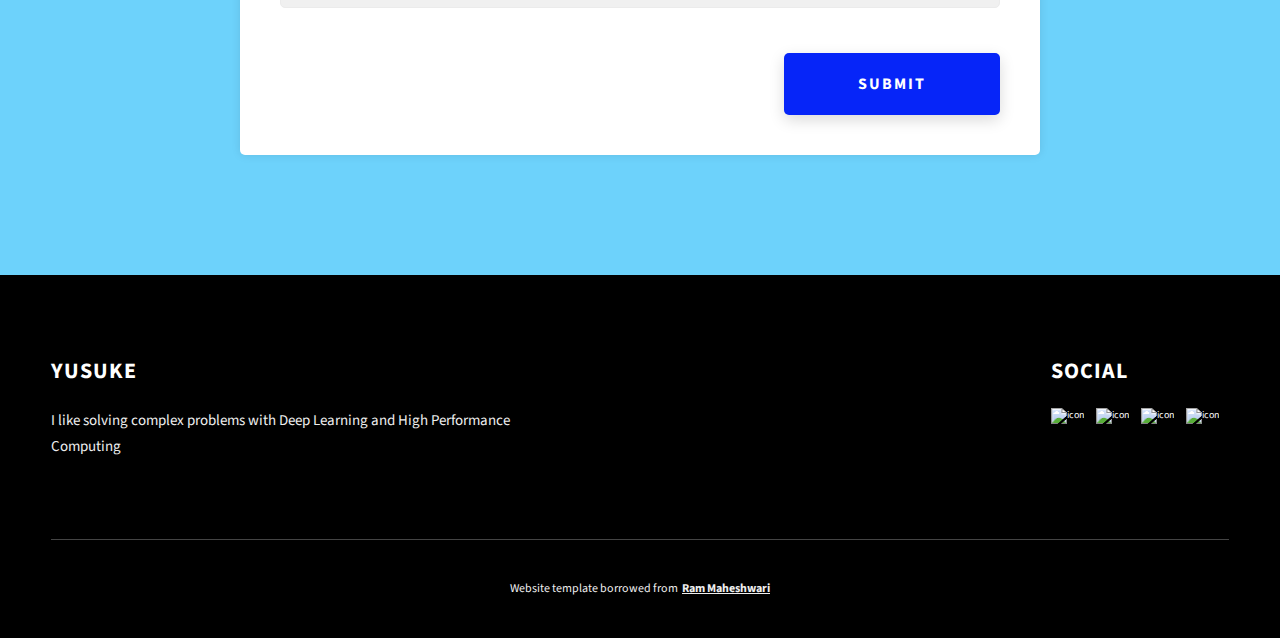
==== commit 37c2024b: "contexto implementation" ====
--- a/index.html
+++ b/index.html
@@ -15,6 +15,12 @@
       href="https://fonts.googleapis.com/css2?family=Source+Sans+Pro:wght@400;600;700;900&display=swap"
       rel="stylesheet"
     />
+
+    <link rel="apple-touch-icon" sizes="180x180" href="assets/favicon_io/apple-touch-icon.png">
+    <link rel="icon" type="image/png" sizes="32x32" href="assets/favicon_io/favicon-32x32.png">
+    <link rel="icon" type="image/png" sizes="16x16" href="assets/favicon_io/favicon-16x16.png">
+    <link rel="manifest" href="assets/favicon_io/site.webmanifest">
+
   </head>
   <body>
     <header class="header">
@@ -84,16 +90,23 @@
     </header>
     <section class="home-hero">
       <div class="home-hero__content">
-        <h1 class="heading-primary">Guess the Secret Word in this Portfolio</h1>
-        <div class="home-hero__info">
+        <h1 class="heading-primary">
+          Guess the Secret Word in this Portfolio
+          <span id="howToPlayIcon" class="question-mark-icon" onclick="toggleHowToPlay()">
+            <img src="assets/jpeg/round-Question_mark.jpg" alt="How to Play Icon" width="30" height="30">
+          </span>
+        </h1>
+        
+        <!-- How to play section -->
+        <div id="howToPlaySection" class="home-hero__info">
           <p class="text-primary">
-            <strong>How to play:</strong> <br>
-            Find the secret word. You have unlimited guesses. <br>
-            The secret word is one of the words in this page, so to get a hint you will need to read my resume XD <br>
-            After submitting a word, you will see its position. The secret word is number 1. <br>
-            You get a reward for guessing the secret word ;)
-        </p>
-        
+            <strong>How to play (credit: https://contexto.me/):</strong> <br>
+            - Find the secret word. You have unlimited guesses. <br>
+            - The words were sorted by an AI according to how similar they were to the secret word. <br>
+            - After submitting a word, you will see its position. The secret word is at position 1. <br>
+            - Hint: The secret word is one of the words in this page, so to get a hint you will need to read about me XD <br>
+            - You get a reward for guessing the secret word ;)
+          </p>
         </div>
         <div class="home-hero__cta">
           <!--<a href="./#projects" class="btn btn--bg">This is where users type their answers</a>-->
--- a/css/style.css
+++ b/css/style.css
@@ -69,7 +69,7 @@
   text-align: center; }
   @media only screen and (max-width: 37.5em) {
     .heading-primary {
-      font-size: 4.5rem; } }
+      font-size: 4rem; } }
 
 .heading-sec__mb-bg {
   margin-bottom: 11rem; }
@@ -103,7 +103,7 @@
     top: calc(100% + 1.5rem);
     height: 5px;
     width: 3rem;
-    background: #6DD2FB;
+    background: #0625F8;
     left: 50%;
     transform: translateX(-50%);
     border-radius: 5px; }
@@ -155,12 +155,12 @@
     padding: 1.5rem 5rem;
     font-size: 1.6rem; }
   .btn--theme {
-    background: #6DD2FB;
+    background: #0625F8;
     color: #fff; }
   .btn--theme-inv {
-    color: #6DD2FB;
+    color: #0625F8;
     background: #fff;
-    border: 2px solid #6DD2FB;
+    border: 2px solid #0625F8;
     box-shadow: none;
     padding: calc(1.5rem - 2px) calc(5rem - 2px); }
 
@@ -172,13 +172,13 @@
 
 .text-primary {
   color: #fff;
-  font-size: 2.2rem;
+  font-size: 1.6rem;
   text-align: left;
   width: 100%;
   line-height: 1.6; }
   @media only screen and (max-width: 37.5em) {
     .text-primary {
-      font-size: 2rem; } }
+      font-size: 1.6rem; } }
 
 .d-none {
   display: none; }
@@ -233,7 +233,7 @@
     transform: translate(-50%, -50%);
     max-width: 90rem;
     width: 92%;
-    background-color: #6DD2FB;
+    background-color: #fbe6e6;
   }
     @media only screen and (max-width: 37.5em) {
       .home-hero__content {
@@ -517,14 +517,14 @@
     color: #333;
     transition: color .3s; }
     .header__logo-container:hover {
-      color: #6DD2FB; }
+      color: #0625F8; }
   .header__logo-img-cont {
     width: 5rem;
     height: 5rem;
     border-radius: 50px;
     overflow: hidden;
     margin-right: 1.5rem;
-    background: #6DD2FB; }
+    background: #0625F8; }
     @media only screen and (max-width: 56.25em) {
       .header__logo-img-cont {
         width: 4.5rem;
@@ -556,7 +556,7 @@
     font-weight: 700;
     transition: color .3s; }
     .header__link:hover {
-      color: #6DD2FB; }
+      color: #0625F8; }
     @media only screen and (max-width: 56.25em) {
       .header__link {
         padding: 3rem 1.8rem;
@@ -603,7 +603,7 @@
     letter-spacing: 2px;
     transition: color .3s; }
     .header__sm-menu-link a:hover {
-      color: #6DD2FB; }
+      color: #0625F8; }
   .header__sm-menu-link:first-child a {
     border-top: 1px solid #eee; }
   .header__sm-menu-link-last {
@@ -705,6 +705,90 @@
     opacity: 0;
     top: 27px; } }
 
-  #guessInput {
-  margin-top: 5rem;
-  text-align: center; }
+
+
+
+
+/* Guess Input Styles */
+#guessInput {
+  width: 100%;
+  padding: 10px;
+  margin-bottom: 10px;
+  border: 1px solid #ccc;
+  border-radius: 5px;
+  background-color: #f8f8f8;
+  font-size: 16px;
+}
+
+/* Submit Guess Button Styles */
+.btn--bg {
+  background-color: #3498db;
+  color: #fff;
+  padding: 10px 15px;
+  border: none;
+  border-radius: 5px;
+  cursor: pointer;
+  font-size: 16px;
+}
+
+/* Result Message Styles */
+#result {
+  margin-top: 20px;
+  padding: 15px;
+  font-size: 18px;
+  font-weight: bold;
+  color: #3498db;
+  background-color: #ecf0f1;
+  border-radius: 5px;
+  text-align: center;
+}
+
+/* Updated Attempt History Styles */
+#attemptHistory {
+  max-height: 300px; /* Adjust the max-height as needed */
+  overflow-y: auto;
+}
+
+#attemptHistory li {
+  margin-bottom: 10px;
+  font-size: 16px;
+  padding: 10px;
+  border-radius: 5px;
+  display: flex;
+  justify-content: space-between;
+  align-items: center;
+}
+
+#attemptHistory li span.color-indicator {
+  display: inline-block;
+  width: 20px; /* Adjust the width as needed */
+  height: 100%;
+}
+
+#attemptHistory li span.word {
+  margin-right: 10px;
+  overflow: hidden;
+  white-space: nowrap;
+  text-overflow: ellipsis;
+  color: #000; /* Black text color for word */
+}
+
+#attemptHistory li strong.position {
+  font-weight: bold; /* Make the position bold for emphasis */
+  color: #000; /* Black text color for position */
+}
+
+/* Add a new CSS class to hide the "How to play" section */
+.hidden {
+  display: none;
+}
+
+.question-mark-icon {
+  float: right;
+  /* Add any additional styling as needed */
+}
+
+
+
+
+
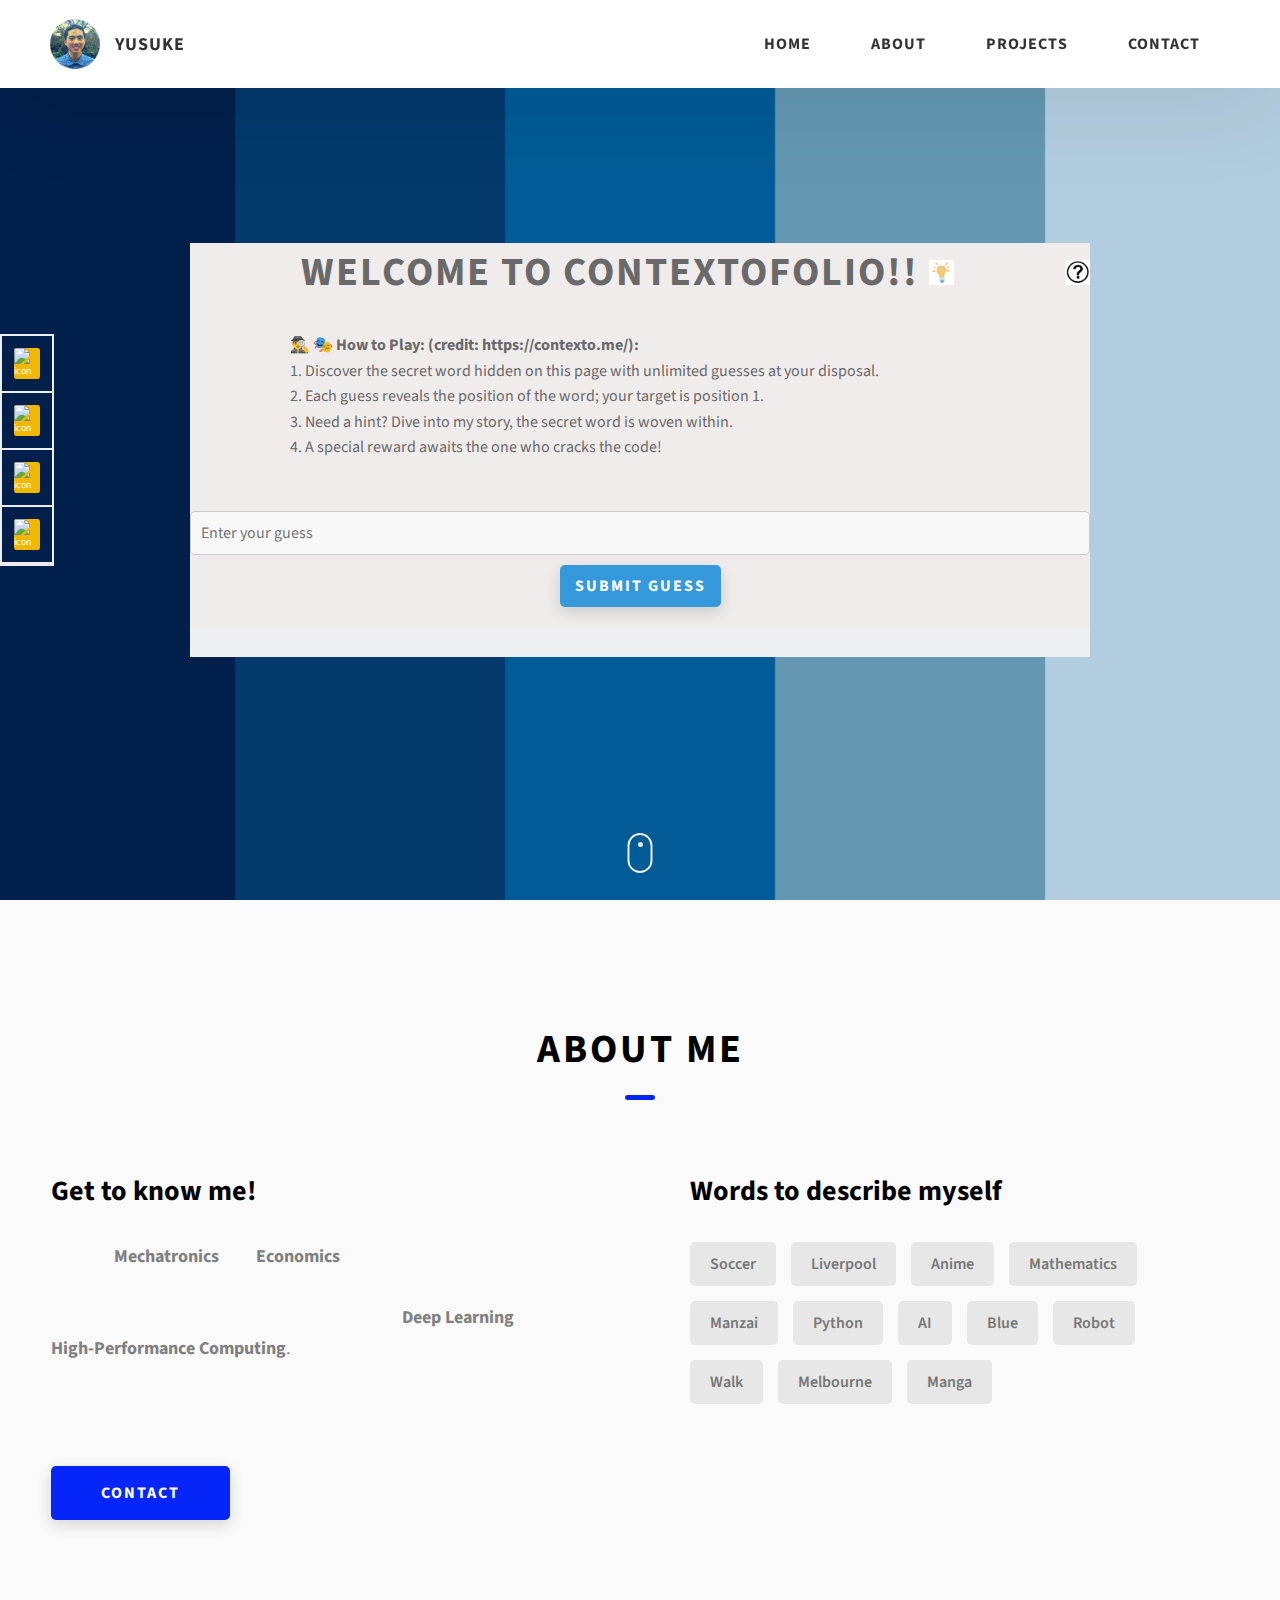
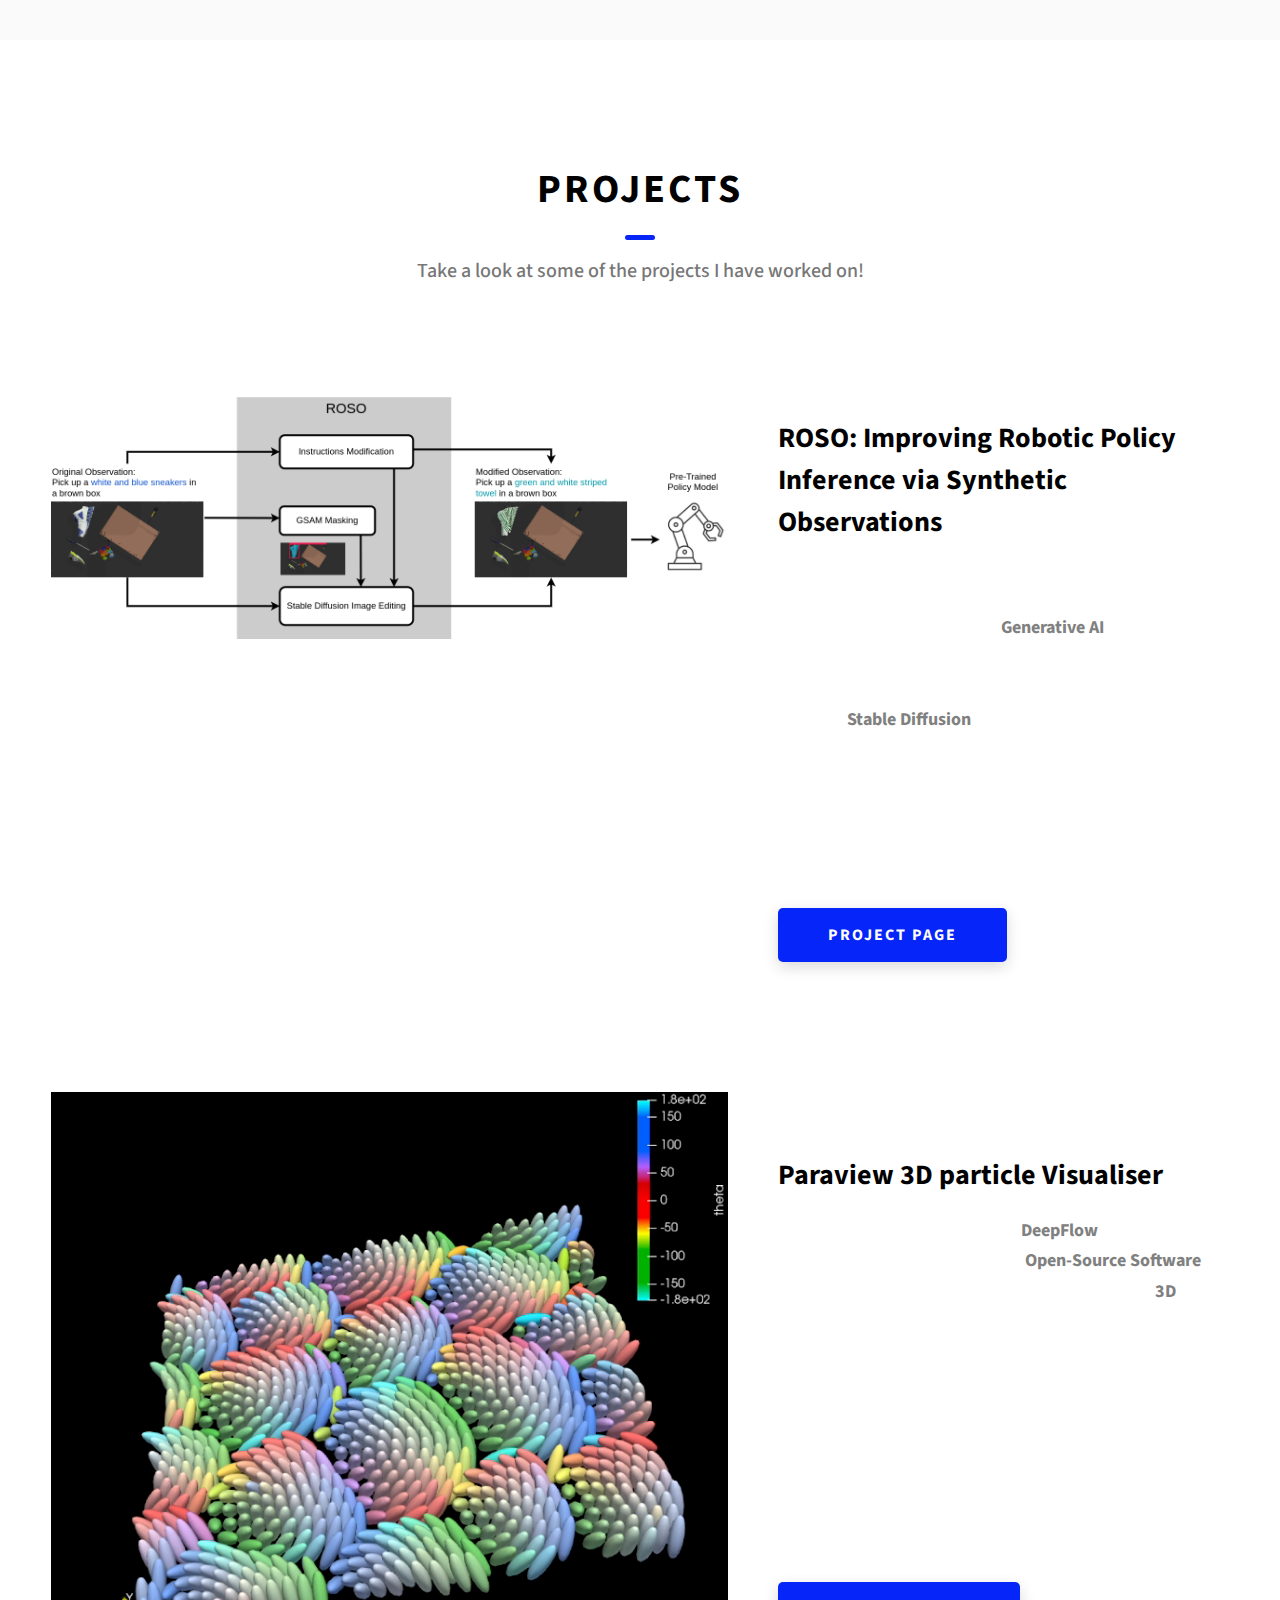
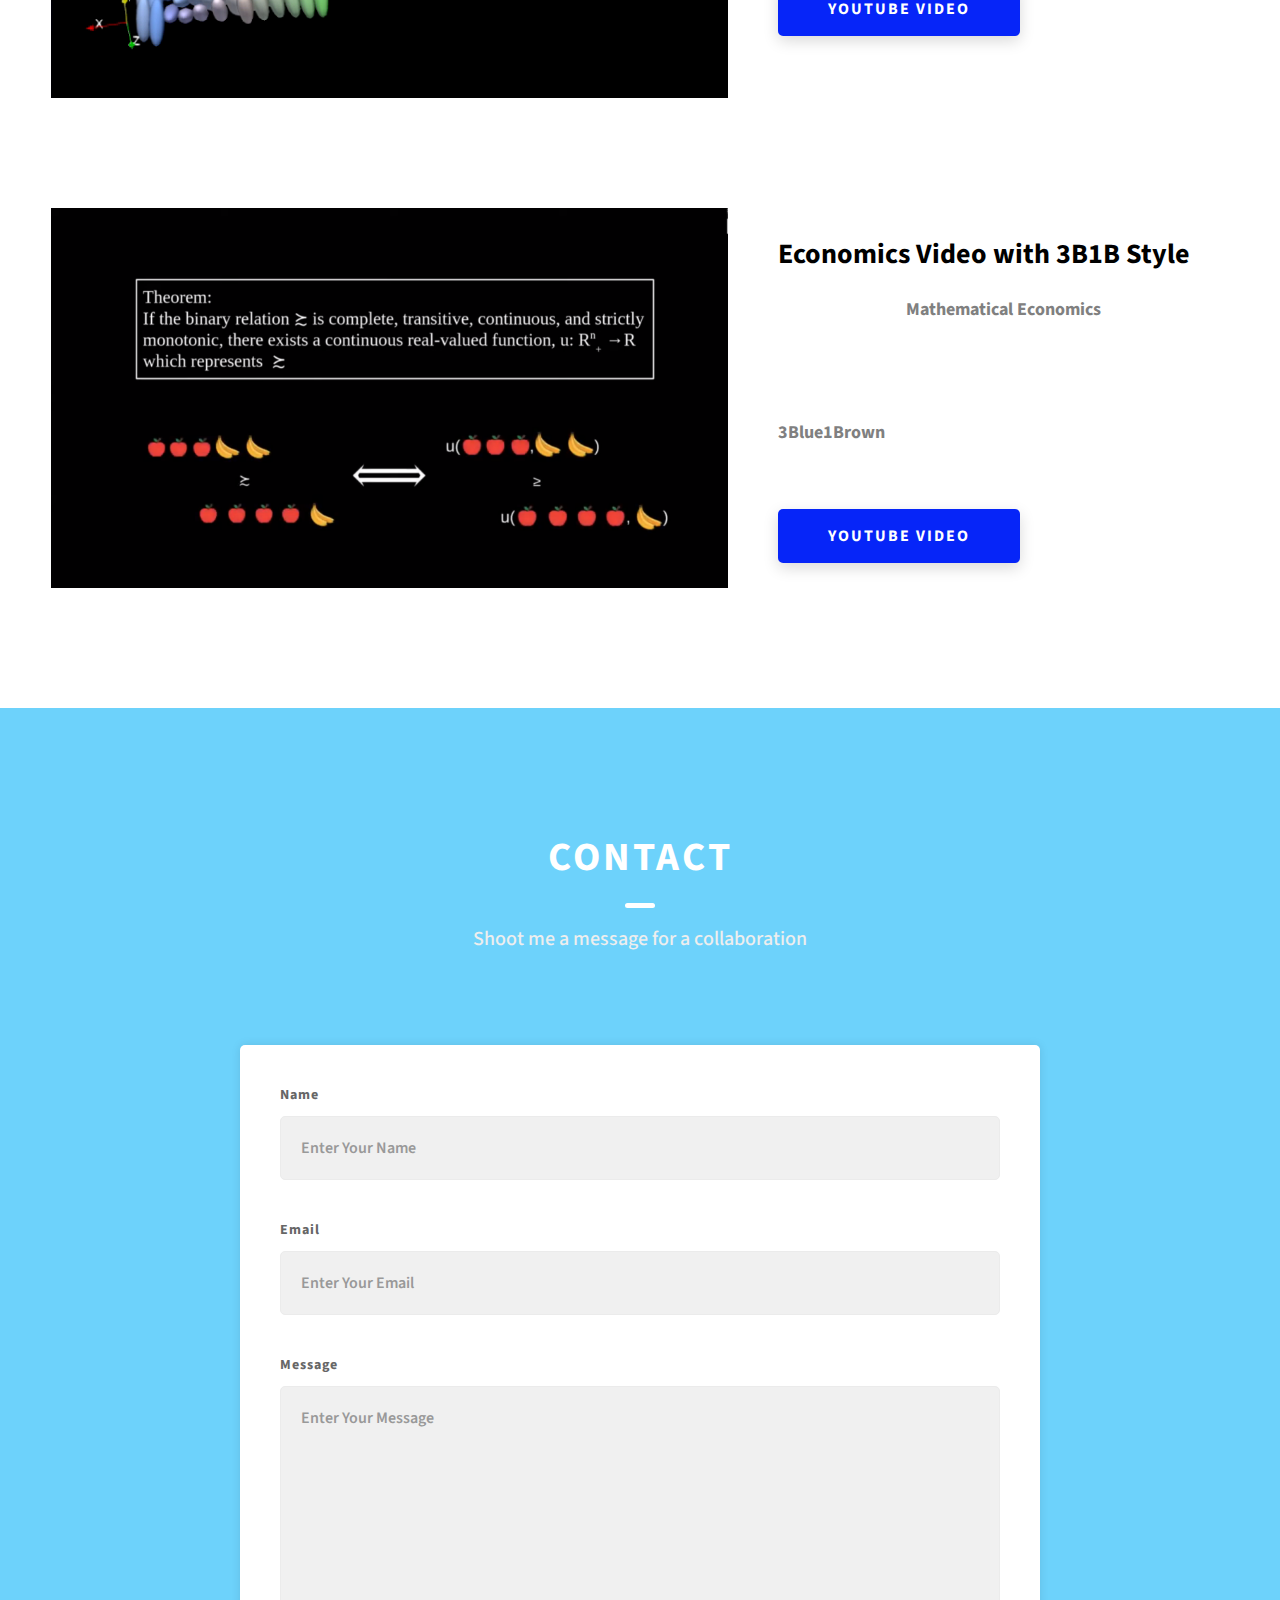
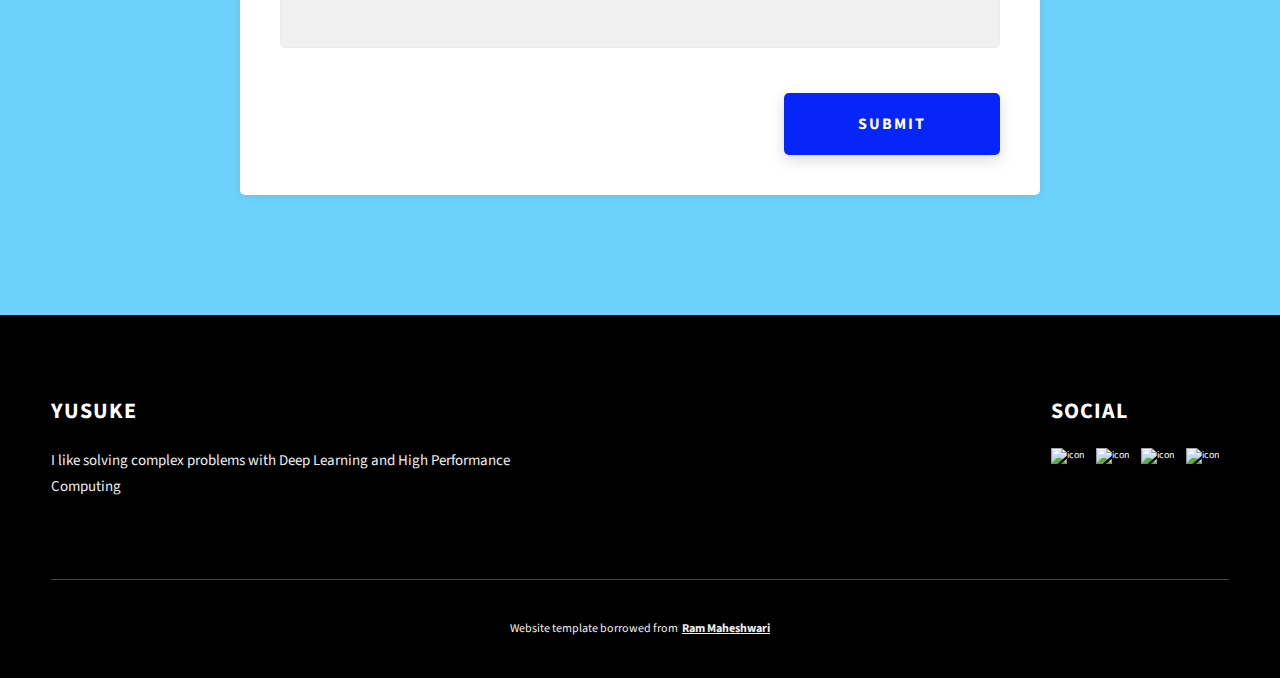
==== commit 8934d33f: "hint, duplicte removal, cool design added" ====
--- a/index.html
+++ b/index.html
@@ -38,7 +38,7 @@
         <div class="header__main">
           <ul class="header__links">
             <li class="header__link-wrapper">
-              <a href="./index.html" class="header__link"> Home </a>
+              <a href="./index.html#quiz" class="header__link"> Home </a>
             </li>
             <li class="header__link-wrapper">
               <a href="./index.html#about" class="header__link">About </a>
@@ -68,19 +68,15 @@
       </div>
       <div class="header__sm-menu">
         <div class="header__sm-menu-content">
-          <ul class="header__sm-menu-links">
-            <li class="header__sm-menu-link">
-              <a href="./index.html"> Home </a>
-            </li>
-
+          <ul>
             <li class="header__sm-menu-link">
               <a href="./index.html#about"> About </a>
             </li>
-
+        
             <li class="header__sm-menu-link">
               <a href="./index.html#projects"> Projects </a>
             </li>
-
+        
             <li class="header__sm-menu-link">
               <a href="./index.html#contact"> Contact </a>
             </li>
@@ -88,24 +84,29 @@
         </div>
       </div>
     </header>
-    <section class="home-hero">
+    <section id="quiz" class="home-hero">
+
+
       <div class="home-hero__content">
         <h1 class="heading-primary">
-          Guess the Secret Word in this Portfolio
+          Welcome to Contextofolio!! 
           <span id="howToPlayIcon" class="question-mark-icon" onclick="toggleHowToPlay()">
-            <img src="assets/jpeg/round-Question_mark.jpg" alt="How to Play Icon" width="30" height="30">
+            <img src="assets/jpeg/round-Question_mark.jpg" alt="How to Play Icon" width="25" height="25">
+          </span>
+          <span id="hintIcon" class="hint-icon" onclick="hint()">
+            <img src="assets/png/hint.png" alt="Hint Icon" width="25" height="25">
           </span>
         </h1>
         
         <!-- How to play section -->
         <div id="howToPlaySection" class="home-hero__info">
           <p class="text-primary">
-            <strong>How to play (credit: https://contexto.me/):</strong> <br>
-            - Find the secret word. You have unlimited guesses. <br>
-            - The words were sorted by an AI according to how similar they were to the secret word. <br>
-            - After submitting a word, you will see its position. The secret word is at position 1. <br>
-            - Hint: The secret word is one of the words in this page, so to get a hint you will need to read about me XD <br>
-            - You get a reward for guessing the secret word ;)
+            🕵️‍♂️ 🎭 <strong>How to Play: (credit: https://contexto.me/):</strong> <br>
+
+            1. Discover the secret word hidden on this page with unlimited guesses at your disposal. <br>
+            2. Each guess reveals the position of the word; your target is position 1. <br>
+            3. Need a hint? Dive into my story, the secret word is woven within. <br>
+            4. A special reward awaits the one who cracks the code! <br>
           </p>
         </div>
         <div class="home-hero__cta">
@@ -184,20 +185,52 @@
         <div class="about__content">
           <div class="about__content-main">
             <h3 class="about__content-title">Get to know me!</h3>
+            <!-- Add the "typing-animation" class to the paragraphs in the "About Me" section -->
             <div class="about__content-details">
-              <p class="about__content-details-para">
-                Studied mechatronics and economics at Monash University, currently interning at CSIRO. 
-                Passionate about technology and engineering, specializing in solving complex problems with <strong>Deep Learning</strong> and <strong>High-Performance Computing</strong>. 
-                Published research papers, developed an open-source application, and created educational videos on economics and HPC.  
+              <p class="about__content-details-para typing-animation">
+                <span>Studied</span>
+                <strong>Mechatronics</strong>
+                <span>and</span>
+                <strong>Economics</strong>
+                <span>at</span>
+                <span>Monash</span>
+                <span>University,</span>
+                <span>currently</span>
+                <span>interning</span>
+                <span>at</span>
+                <span>CSIRO.</span>
+                <span>Passionate</span>
+                <span>about</span>
+                <span>technology</span>
+                <span>and</span>
+                <span>engineering,</span>
+                <span>specializing</span>
+                <span>in</span>
+                <span>solving</span>
+                <span>complex</span>
+                <span>problems</span>
+                <span>with</span>
+                <strong>Deep Learning</strong>
+                <span>and</span>
+                <strong>High-Performance Computing</strong>.
+                <span>Published</span>
+                <span>research</span>
+                <span>papers,</span>
+                <span>developed</span>
+                <span>an</span>
+                <span>open-source</span>
+                <span>application,</span>
+                <span>and</span>
+                <span>created</span>
+                <span>educational</span>
+                <span>videos</span>
+                <span>on</span>
+                <span>economics</span>
+                <span>and</span>
+                <span>HPC.</span>
               </p>
-              <!--<p class="about__content-details-para">
-                I'm a bit of a digital product junky. Over the years, I've used
-                hundreds of web and mobile apps in different industries and
-                verticals. Feel free to
-                <strong>contact</strong> me here.
-              </p>-->
-            </div>
-            <a href="./#contact" class="btn btn--med btn--theme dynamicBgClr"
+            </div>
+            <a href="./index.html#contact" class="btn btn--med btn--theme dynamicBgClr"
               >Contact</a
             >
           </div>
@@ -242,10 +275,71 @@
             </div>
             <div class="projects__row-content">
               <h3 class="projects__row-content-title">ROSO: Improving Robotic Policy Inference via Synthetic Observations</h3>
-              <p class="projects__row-content-desc">
-                Featuring my final year project at Monash University.
-                Our research propose the use of generative AI to enhance zero-shot performance in robotic systems. Our approach, Robotic Policy Inference via Synthetic Observations (ROSO), employs stable diffusion to adapt observations of novel objects during inference, improving adaptability without extensive fine-tuning. Experiments demonstrate up to a 57% improvement in successful outcomes compared to pre-trained policies  
-              </p>
+              <div class="projects__row-content">
+                <p class="projects__row-content-desc typing-animation">
+                  <span>Featuring</span>
+                  <span>my</span>
+                  <span>final</span>
+                  <span>year</span>
+                  <span>project</span>
+                  <span>at</span>
+                  <span>Monash</span>
+                  <span>University.</span>
+                  <span>Our</span>
+                  <span>research</span>
+                  <span>proposes</span>
+                  <span>the</span>
+                  <span>use</span>
+                  <span>of</span>
+                  <strong>Generative AI</strong>
+                  <span>to</span>
+                  <span>enhance</span>
+                  <span>zero-shot</span>
+                  <span>performance</span>
+                  <span>in</span>
+                  <span>robotic</span>
+                  <span>systems.</span>
+                  <span>Our</span>
+                  <span>approach,</span>
+                  <span>Robotic</span>
+                  <span>Policy</span>
+                  <span>Inference</span>
+                  <span>via</span>
+                  <span>Synthetic</span>
+                  <span>Observations</span>
+                  <span>(ROSO),</span>
+                  <span>employs</span>
+                  <strong>Stable Diffusion</strong>
+                  <span>to</span>
+                  <span>adapt</span>
+                  <span>observations</span>
+                  <span>of</span>
+                  <span>novel</span>
+                  <span>objects</span>
+                  <span>during</span>
+                  <span>inference,</span>
+                  <span>improving</span>
+                  <span>adaptability</span>
+                  <span>without</span>
+                  <span>extensive</span>
+                  <span>fine-tuning.</span>
+                  <span>Experiments</span>
+                  <span>demonstrate</span>
+                  <span>up</span>
+                  <span>to</span>
+                  <span>a</span>
+                  <span>57%</span>
+                  <span>improvement</span>
+                  <span>in</span>
+                  <span>successful</span>
+                  <span>outcomes</span>
+                  <span>compared</span>
+                  <span>to</span>
+                  <span>pre-trained</span>
+                  <span>policies</span>
+                </p>
+              </div>
+              
               <a
                 href="https://yusuke710.github.io/roso.github.io/"
                 class="btn btn--med btn--theme dynamicBgClr"
@@ -265,9 +359,86 @@
             </div>
             <div class="projects__row-content">
               <h3 class="projects__row-content-title">Paraview 3D particle Visualiser</h3>
-              <p class="projects__row-content-desc">
-                As a software engineer intern at DeepFlow, I had an amazing opportunity to develop open-source software that enables the creation of high-quality, detailed 3D visualizations of data using ParaView and Python.
-                This advanced 3D particle visualisation software allows you to unlock the full potential of your data by creating high-quality, detailed 3D visualisations. Designed for material science, physics simulation etc. This powerful tool offers a range of features, including data table conversion, customizable colouring and lighting, thresholding, and animation.
+              <p class="projects__row-content-desc typing-animation">
+                <span>As</span>
+                <span>a</span>
+                <span>software</span>
+                <span>engineer</span>
+                <span>intern</span>
+                <span>at</span>
+                <strong>DeepFlow</strong>
+                <span>, I</span>
+                <span>had</span>
+                <span>an</span>
+                <span>amazing</span>
+                <span>opportunity</span>
+                <span>to</span>
+                <span>develop</span>
+                <strong>Open-Source</strong>
+                <strong>Software</strong>
+                <span>that</span>
+                <span>enables</span>
+                <span>the</span>
+                <span>creation</span>
+                <span>of</span>
+                <span>high-quality,</span>
+                <span>detailed</span>
+                <strong>3D</strong>
+                <span>visualizations</span>
+                <span>of</span>
+                <span>data</span>
+                <span>using</span>
+                <span>ParaView</span>
+                <span>and</span>
+                <span>Python.</span>
+                <span>This</span>
+                <span>advanced</span>
+                <span>3D</span>
+                <span>particle</span>
+                <span>visualisation</span>
+                <span>software</span>
+                <span>allows</span>
+                <span>you</span>
+                <span>to</span>
+                <span>unlock</span>
+                <span>the</span>
+                <span>full</span>
+                <span>potential</span>
+                <span>of</span>
+                <span>your</span>
+                <span>data</span>
+                <span>by</span>
+                <span>creating</span>
+                <span>high-quality,</span>
+                <span>detailed</span>
+                <span>3D</span>
+                <span>visualisations.</span>
+                <span>Designed</span>
+                <span>for</span>
+                <span>material</span>
+                <span>science,</span>
+                <span>physics</span>
+                <span>simulation</span>
+                <span>etc.</span>
+                <span>This</span>
+                <span>powerful</span>
+                <span>tool</span>
+                <span>offers</span>
+                <span>a</span>
+                <span>range</span>
+                <span>of</span>
+                <span>features,</span>
+                <span>including</span>
+                <span>data</span>
+                <span>table</span>
+                <span>conversion,</span>
+                <span>customizable</span>
+                <span>colouring</span>
+                <span>and</span>
+                <span>lighting,</span>
+                <span>thresholding,</span>
+                <span>and</span>
+                <span>animation.</span>
               </p>
               <a
                 href="https://www.youtube.com/watch?v=JgkmHP0jZgk"
@@ -288,8 +459,47 @@
             </div>
             <div class="projects__row-content">
               <h3 class="projects__row-content-title">Economics Video with 3B1B Style </h3>
-              <p class="projects__row-content-desc">
-                In the context of Mathematical Economics, this video explains the introductory Consumer Theory, specifically the "Existence of a Utility Function representing Preference Relation." I intended to create this video in the style of 3Blue1Brown, incorporating sophisticated video transitions and narration.
+              <p class="projects__row-content-desc typing-animation">
+                <span>In</span>
+                <span>the</span>
+                <span>context</span>
+                <span>of</span>
+                <strong>Mathematical</strong>
+                <strong>Economics</strong>
+                <span>, this</span>
+                <span>video</span>
+                <span>explains</span>
+                <span>the</span>
+                <span>introductory</span>
+                <span>Consumer</span>
+                <span>Theory,</span>
+                <span>specifically</span>
+                <span>the</span>
+                <span>"Existence</span>
+                <span>of</span>
+                <span>a</span>
+                <span>Utility</span>
+                <span>Function</span>
+                <span>representing</span>
+                <span>Preference</span>
+                <span>Relation."</span>
+                <span>I</span>
+                <span>intended</span>
+                <span>to</span>
+                <span>create</span>
+                <span>this</span>
+                <span>video</span>
+                <span>in</span>
+                <span>the</span>
+                <span>style</span>
+                <span>of</span>
+                <strong>3Blue1Brown</strong>
+                <span>, incorporating</span>
+                <span>sophisticated</span>
+                <span>video</span>
+                <span>transitions</span>
+                <span>and</span>
+                <span>narration.</span>
               </p>
               <a
                 href="https://www.youtube.com/watch?v=tCaYM52Cq2c"
@@ -311,7 +521,7 @@
           </span>
         </h2>
         <div class="contact__form-container">
-          <form action="#" class="contact__form">
+          <form action="#" method="post" class="contact__form">
             <div class="contact__form-field">
               <label class="contact__form-label" for="name">Name</label>
               <input
--- a/css/style.css
+++ b/css/style.css
@@ -66,7 +66,9 @@
   font-size: 4rem;
   text-transform: uppercase;
   letter-spacing: 2px;
-  text-align: center; }
+  text-align: center;
+  color: #696969;
+ }
   @media only screen and (max-width: 37.5em) {
     .heading-primary {
       font-size: 4rem; } }
@@ -171,10 +173,11 @@
       padding: 8rem 0; } }
 
 .text-primary {
-  color: #fff;
+  color: #696969;
   font-size: 1.6rem;
   text-align: left;
-  width: 100%;
+  width: 80%;
+  margin: 2rem 5rem;
   line-height: 1.6; }
   @media only screen and (max-width: 37.5em) {
     .text-primary {
@@ -187,7 +190,7 @@
   color: #fff;
   background: linear-gradient(to right, rgba(109, 210, 251, 0.7), rgba(109, 210, 251, 0.7)), url(../../assets/svg/common-bg.svg);
   background-position: center;
-  height: 100vh;
+  height: 100vh; 
   min-height: 80rem;
   max-height: 120rem;
   position: relative; }
@@ -233,7 +236,7 @@
     transform: translate(-50%, -50%);
     max-width: 90rem;
     width: 92%;
-    background-color: #fbe6e6;
+    background-color: #f1ecec;
   }
     @media only screen and (max-width: 37.5em) {
       .home-hero__content {
@@ -241,15 +244,65 @@
         margin: auto;
         position: static;
         transform: translate(0, 0); } }
+
+    /* Media query for smaller screens, e.g., phones */
+    @media only screen and (max-width: 480px) {
+      .home-hero__content {
+        padding: 12rem 0; /* Adjusted padding for smaller screens */
+        margin: auto;
+        position: static;
+        transform: translate(0, 0);
+      }
+
+      .home-hero__content h1 {
+        font-size: 2rem; /* Adjusted font size for smaller screens */
+      }
+    }
+
+
+    .home-hero__content .question-mark-icon,
+    .home-hero__content .hint-icon {
+      margin: 0px; /* Adjusted margin for spacing */
+      display: inline-block; /* Ensures icons are displayed in the same line */
+    }
+
+
+  /* Default styles for larger screens */
   .home-hero__info {
     margin: 3rem auto 0 auto;
-    max-width: 80rem; }
+    max-width: 80rem;
+  }
+
   .home-hero__cta {
     margin-top: 5rem;
-    text-align: center; }
+    text-align: center;
+  }
+
+  /* Media query for laptops */
+  @media only screen and (max-width: 1024px) {
+    .home-hero__info {
+      margin: 10rem 5rem 0 auto; /* Adjusted margin-top for laptops */
+    }
+
+    .home-hero__cta {
+      margin-top: 7rem; /* Adjusted margin-top for laptops */
+    }
+  }
+
+  /* Media query for smaller screens, e.g., phones */
+  @media only screen and (max-width: 480px) {
+    .home-hero__info {
+      margin-top: 1rem; /* Adjusted margin-top for smaller screens */
+    }
+
+    .home-hero__cta {
+      margin-top: 1rem; /* Adjusted margin-top for smaller screens */
+    }
+  }
+
 
 .about {
-  background: #fafafa; }
+  background: #fafafa; } 
   .about__content {
     display: grid;
     grid-template-columns: 1fr 1fr;
@@ -509,7 +562,10 @@
     padding: 1rem 5rem; }
     @media only screen and (max-width: 56.25em) {
       .header__content {
-        padding: 0 2rem; } }
+        padding: 0 2rem; 
+        
+      
+      } }
   .header__logo-container {
     display: flex;
     align-items: center;
@@ -789,6 +845,37 @@
 }
 
 
-
-
-
+/* Style for the home-hero section with a background image */
+.home-hero {
+  position: relative;
+  overflow: hidden;
+  width: 100%;
+  /* height: 100vh; Remove this line */
+  margin: 0;
+  background-image: url('../assets/png/blue.png'); /* Replace with your background image path */
+  background-size: cover;
+  background-position: center;
+}
+
+
+
+.typing-animation span {
+  display: inline-block;
+  opacity: 0;
+  transform: translateY(20px);
+  transition: opacity 0.8s ease, transform 0.8s ease;
+}
+
+.typing-animation span.animate-typing {
+  opacity: 1;
+  transform: translateY(0);
+}
+
+.home-hero__social-icon {
+  background-color: rgb(240, 184, 0); /* Black color */
+  border-radius: 10%; /* Optional: Make the icon circular */
+}
+
+.header__sm-menu-link a {
+  transition: all 0.5s ease; /* Adjust the duration (0.5s) to your preferred speed */
+}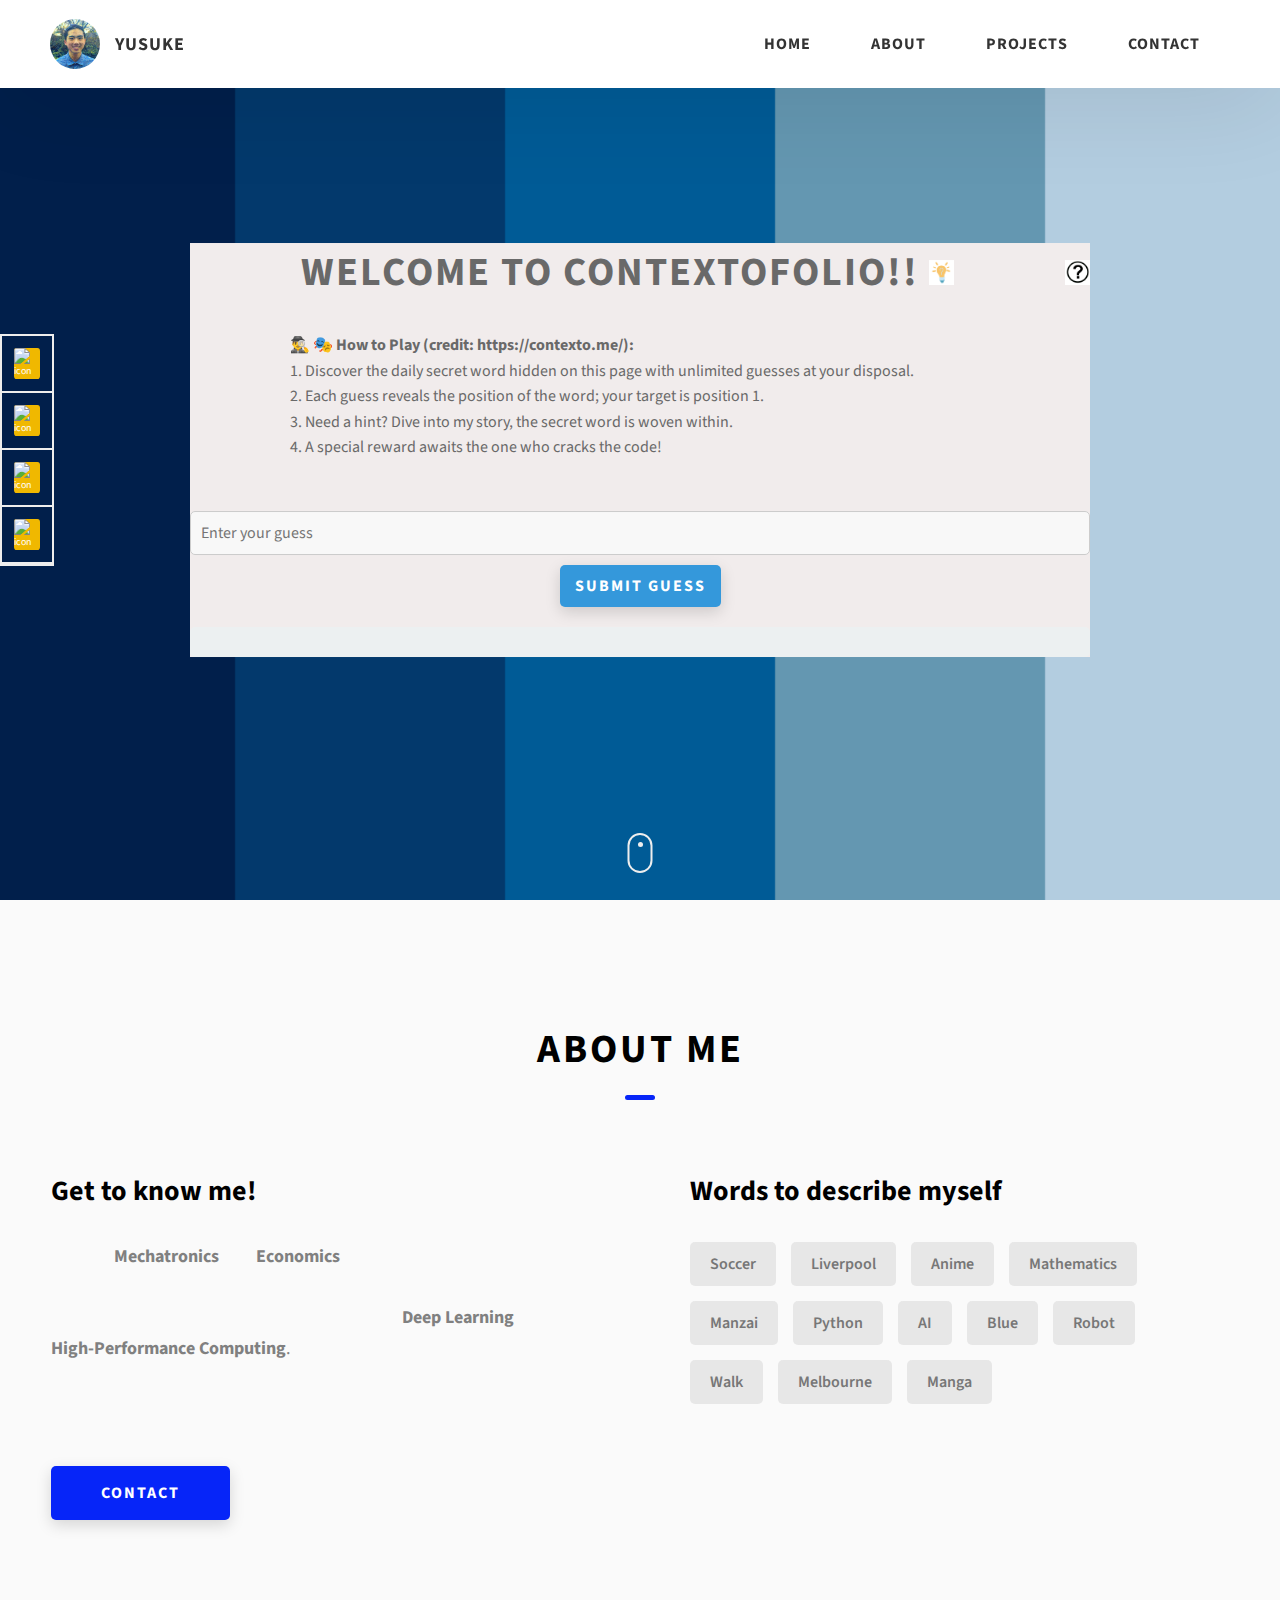
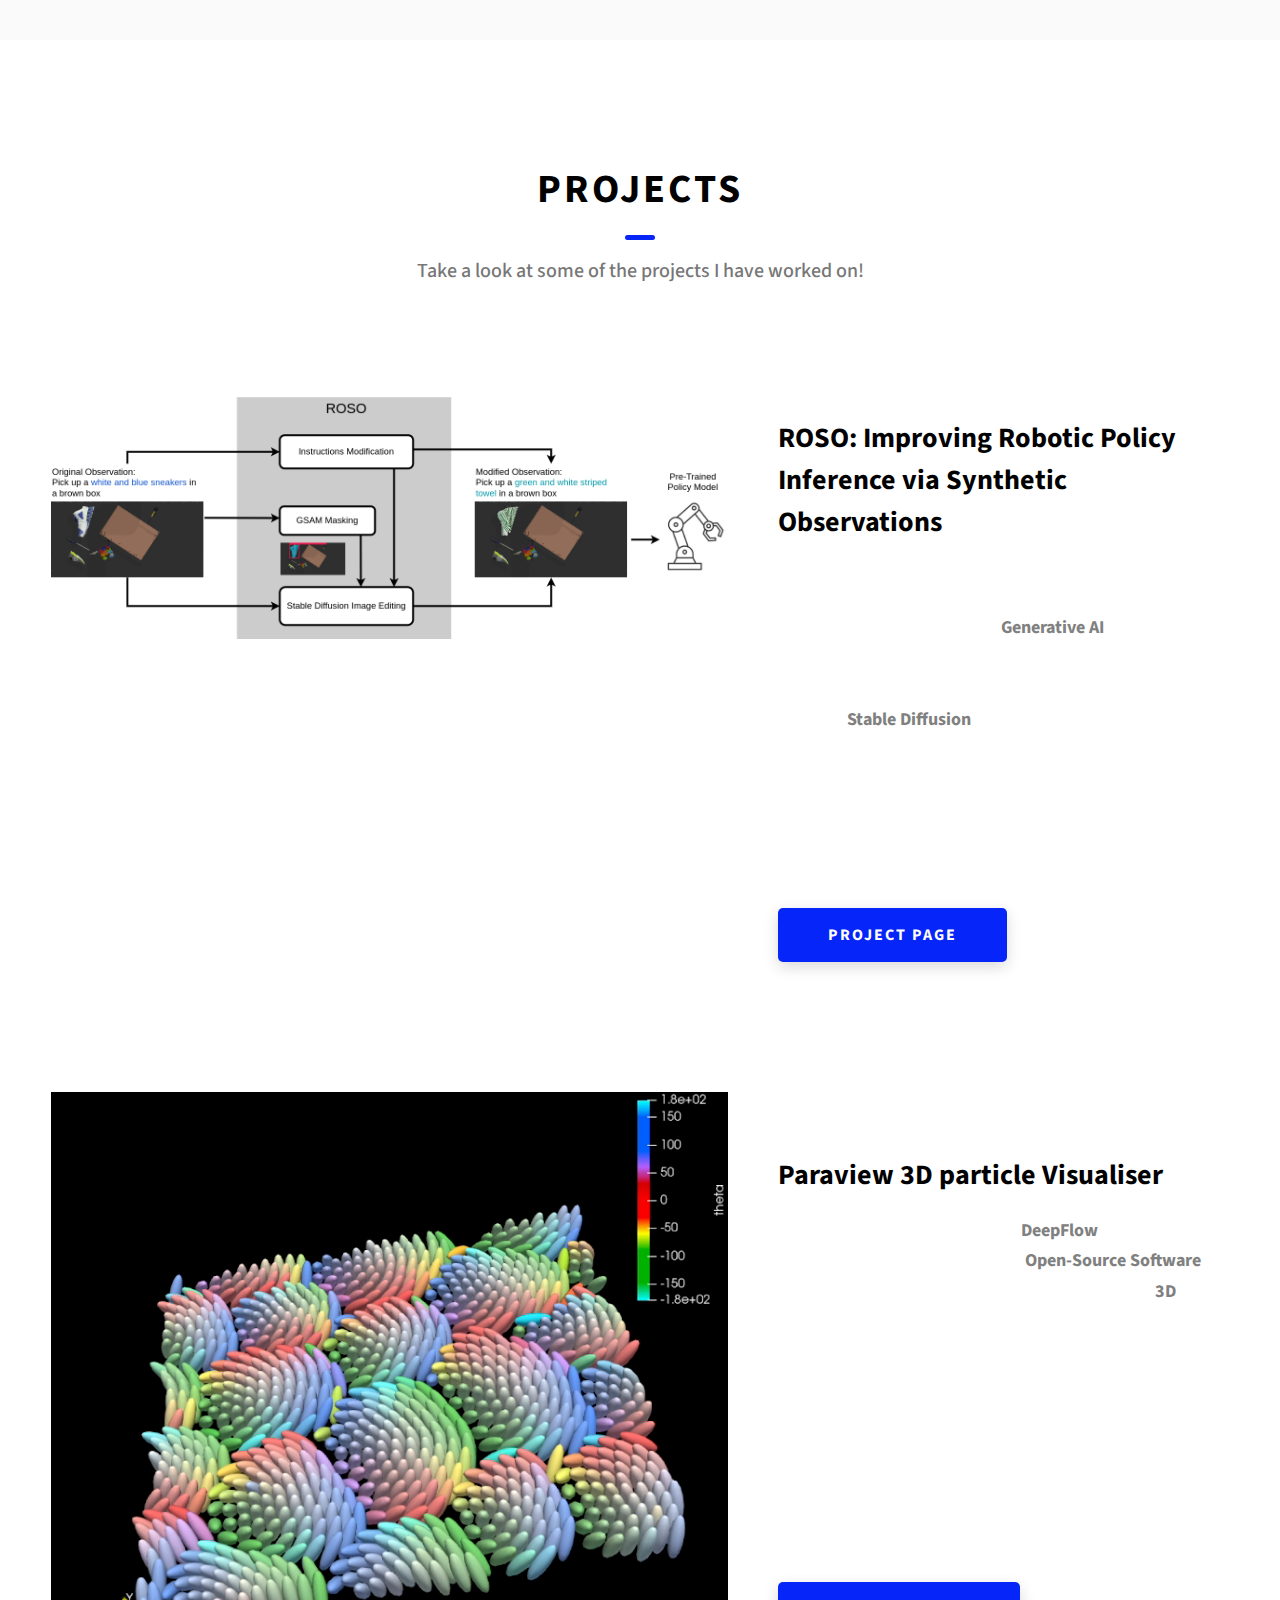
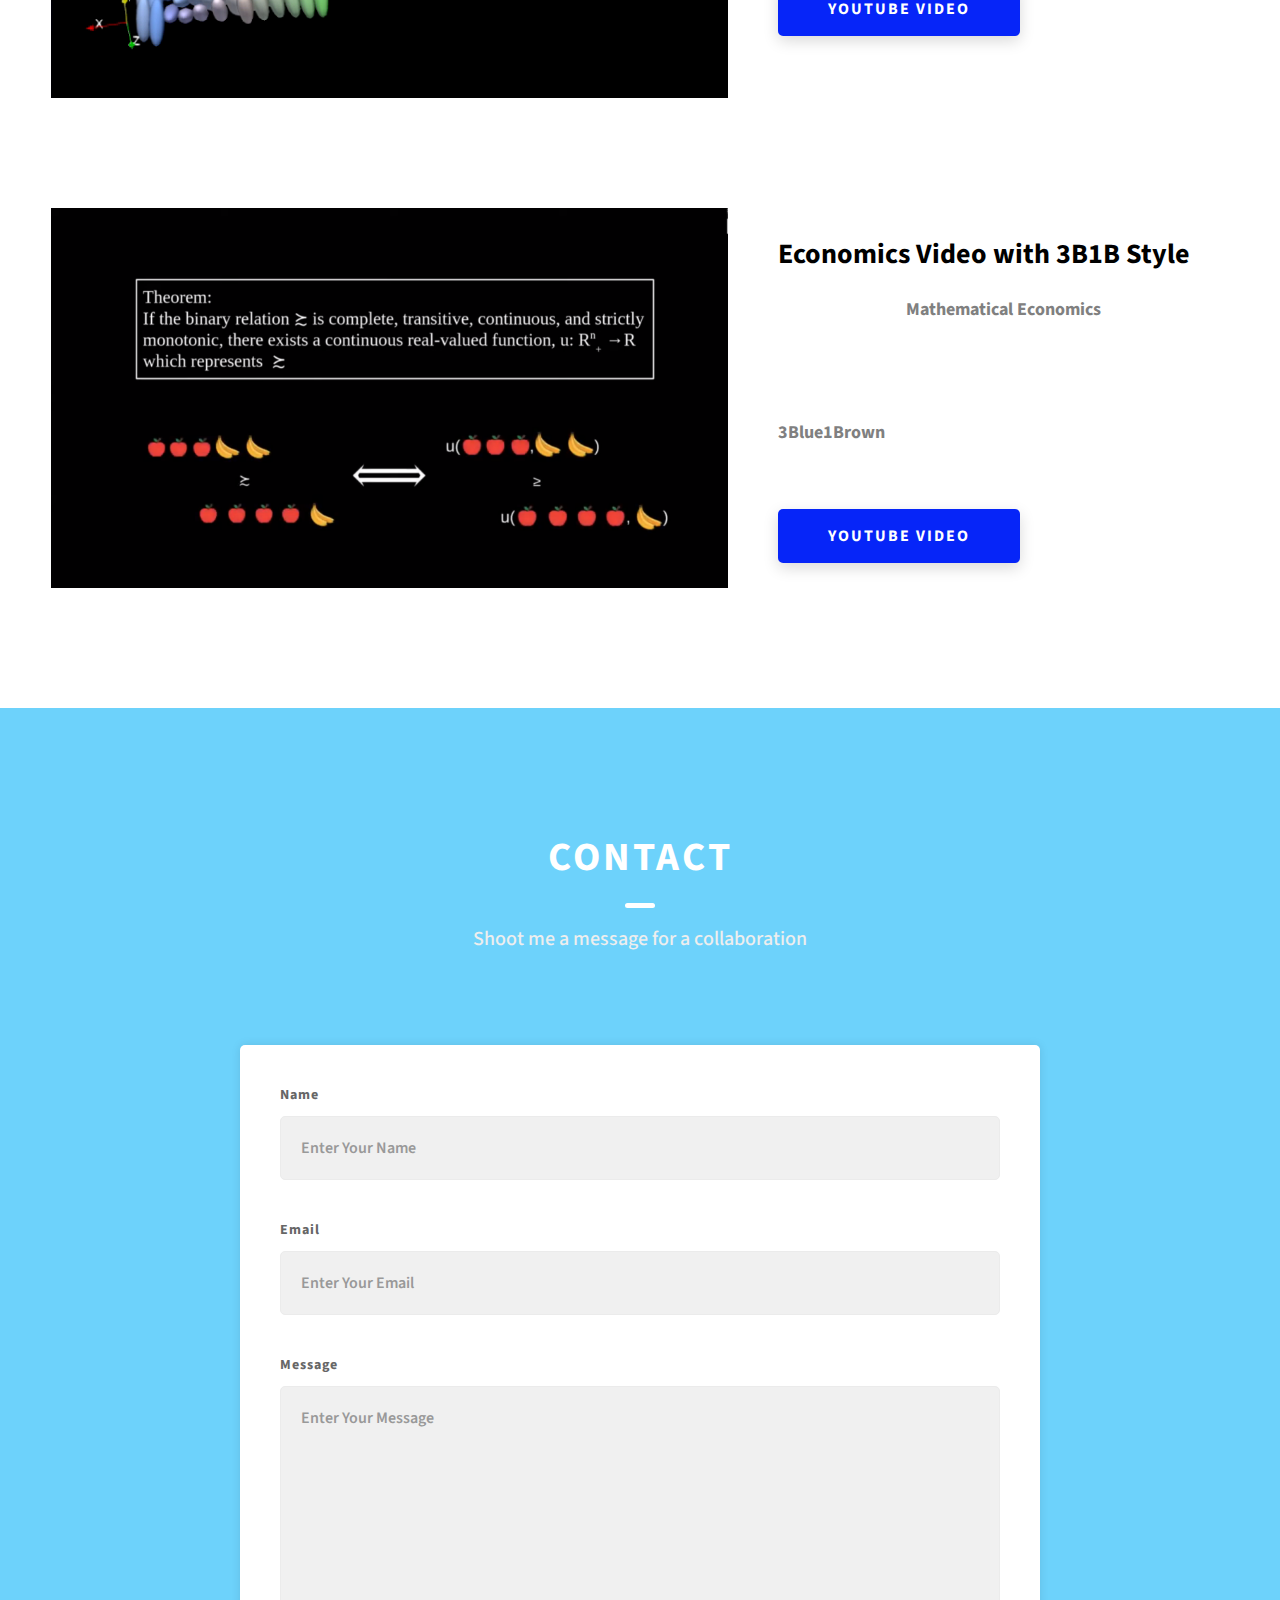
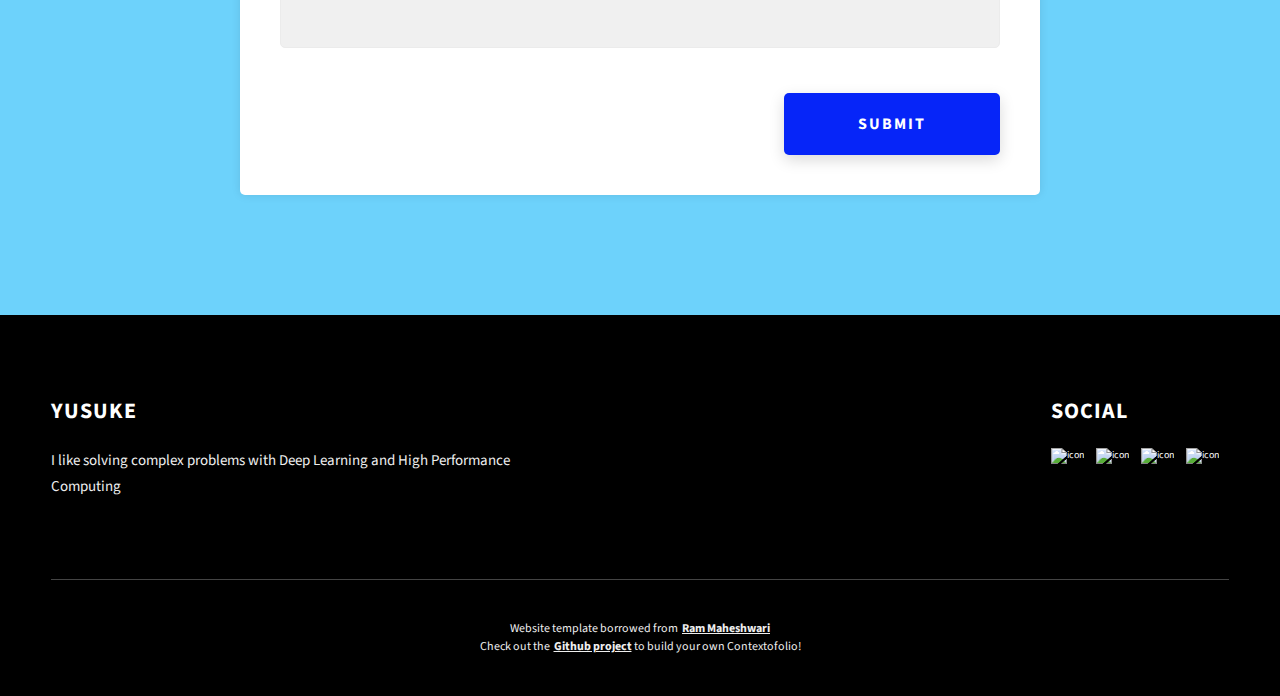
==== commit b6b9433a: "fixed tagged links" ====
--- a/index.html
+++ b/index.html
@@ -4,7 +4,7 @@
     <meta charset="UTF-8" />
     <meta name="viewport" content="width=device-width, initial-scale=1.0" />
     <meta http-equiv="X-UA-Compatible" content="ie=edge" />
-    <title>Yusuke Portfolio</title>
+    <title>Yusuke Contextofolio</title>
     <meta name="description" content="Portfolio for Yusuke" />
 
     <link rel="stylesheet" href="css/style.css" />
@@ -101,9 +101,9 @@
         <!-- How to play section -->
         <div id="howToPlaySection" class="home-hero__info">
           <p class="text-primary">
-            🕵️‍♂️ 🎭 <strong>How to Play: (credit: https://contexto.me/):</strong> <br>
-
-            1. Discover the secret word hidden on this page with unlimited guesses at your disposal. <br>
+            🕵️‍♂️ 🎭 <strong>How to Play (credit: https://contexto.me/):</strong> <br>
+
+            1. Discover the daily secret word hidden on this page with unlimited guesses at your disposal. <br>
             2. Each guess reveals the position of the word; your target is position 1. <br>
             3. Need a hint? Dive into my story, the secret word is woven within. <br>
             4. A special reward awaits the one who cracks the code! <br>
@@ -284,8 +284,8 @@
                   <span>project</span>
                   <span>at</span>
                   <span>Monash</span>
-                  <span>University.</span>
-                  <span>Our</span>
+                  <span>University,</span>
+                  <span>our</span>
                   <span>research</span>
                   <span>proposes</span>
                   <span>the</span>
@@ -619,9 +619,10 @@
         <!-- If you give me some credit or shoutout here by linking to my website, then it will be a big thing for me and will help me a lot :) -->
         <div class="main-footer__lower">
           Website template borrowed from
-          <a rel="noreferrer" target="_blank" href="https://rammaheshwari.com"
-            >Ram Maheshwari</a
-          >
+          <a rel="noreferrer" target="_blank" href="https://rammaheshwari.com">Ram Maheshwari</a> <br>
+          
+          Check out the <a rel="noreferrer" target="_blank" href="https://github.com/Yusuke710/Contextofolio.github.io">Github project</a> to build your own Contextofolio!
+           
         </div>
       </div>
     </footer>
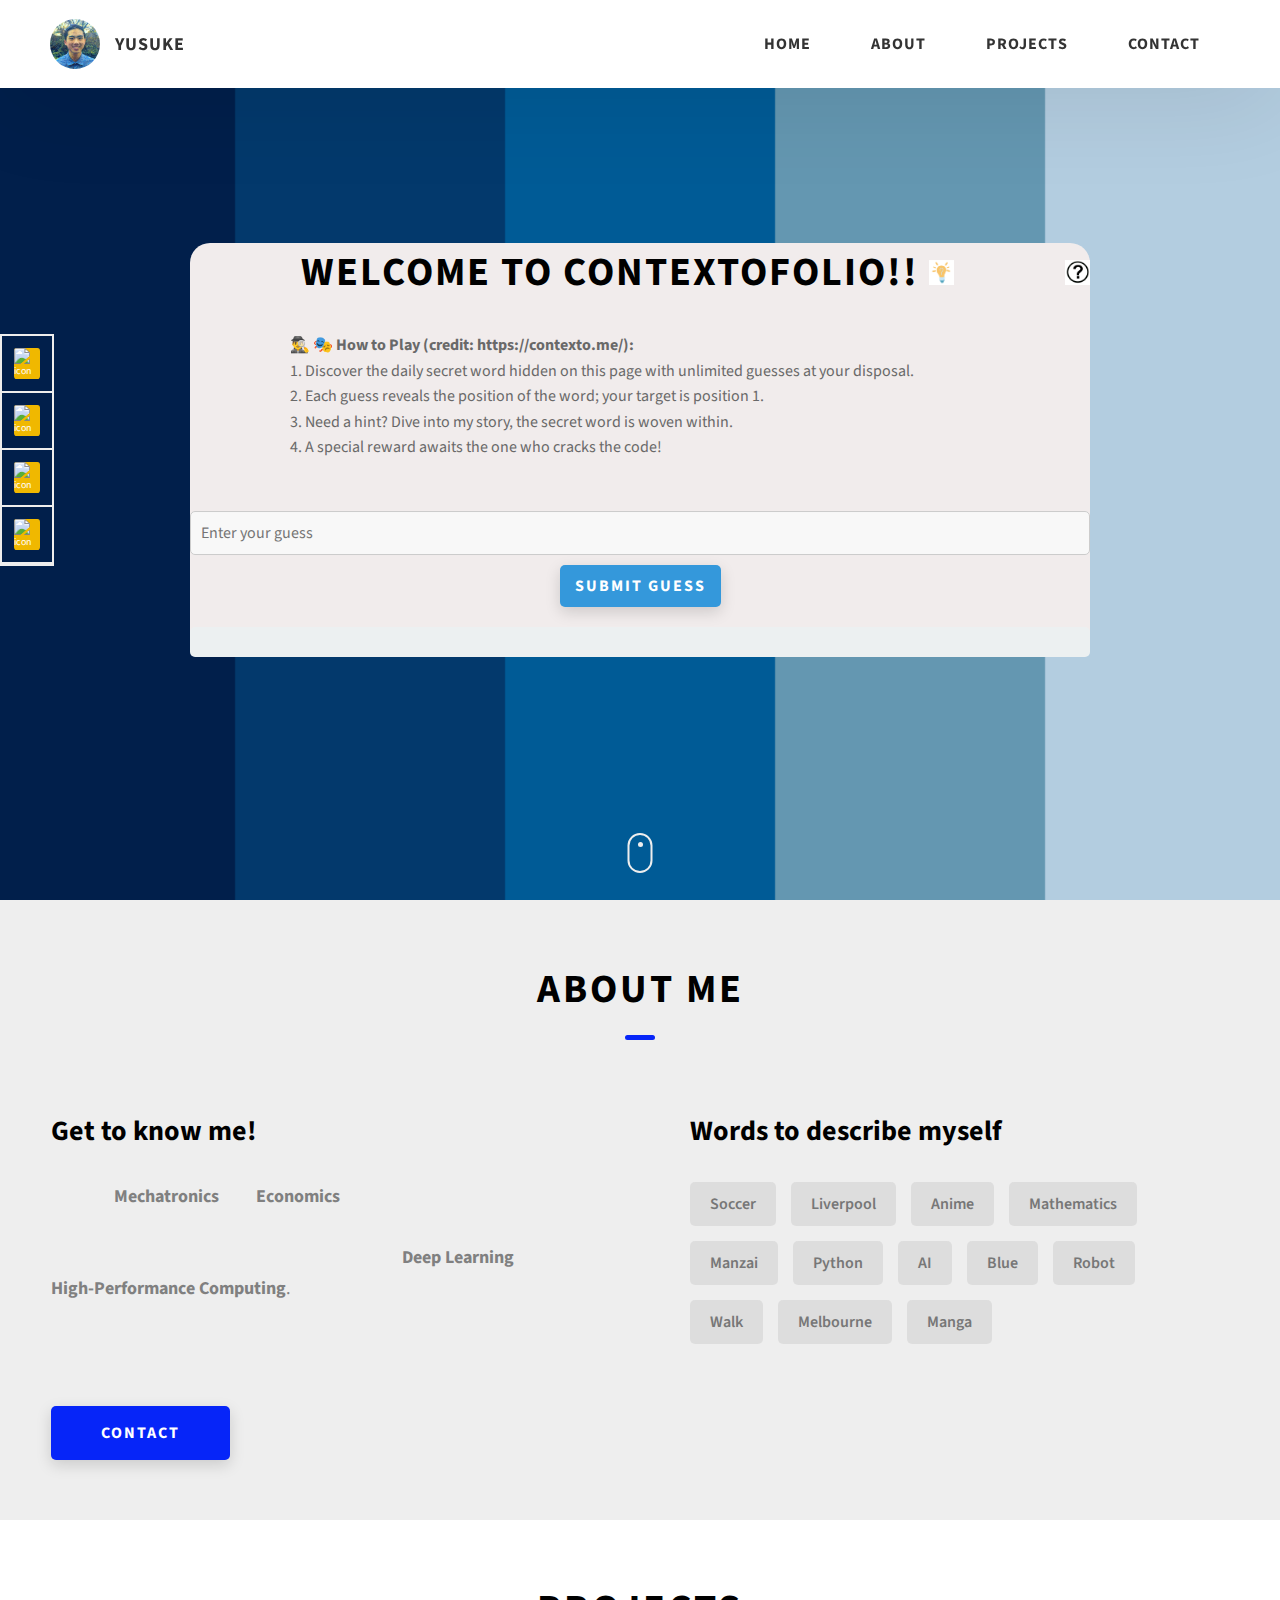
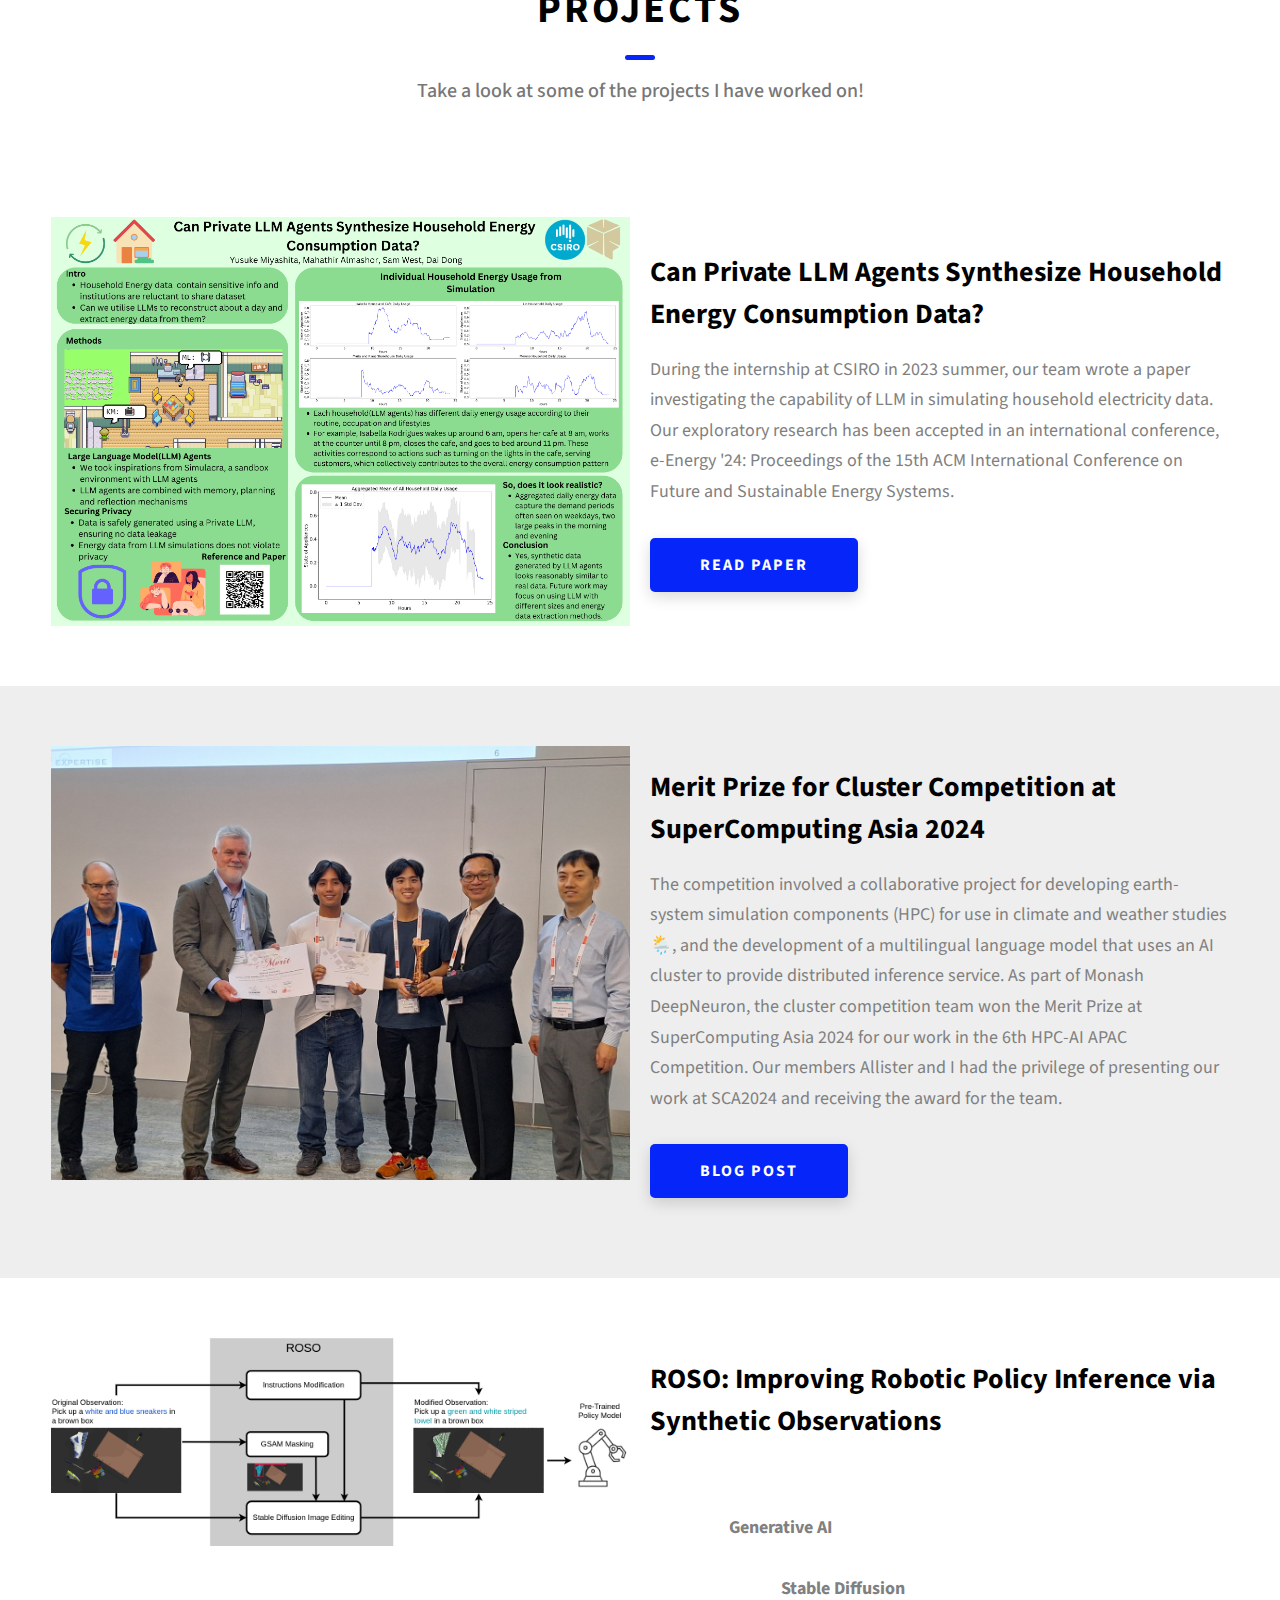
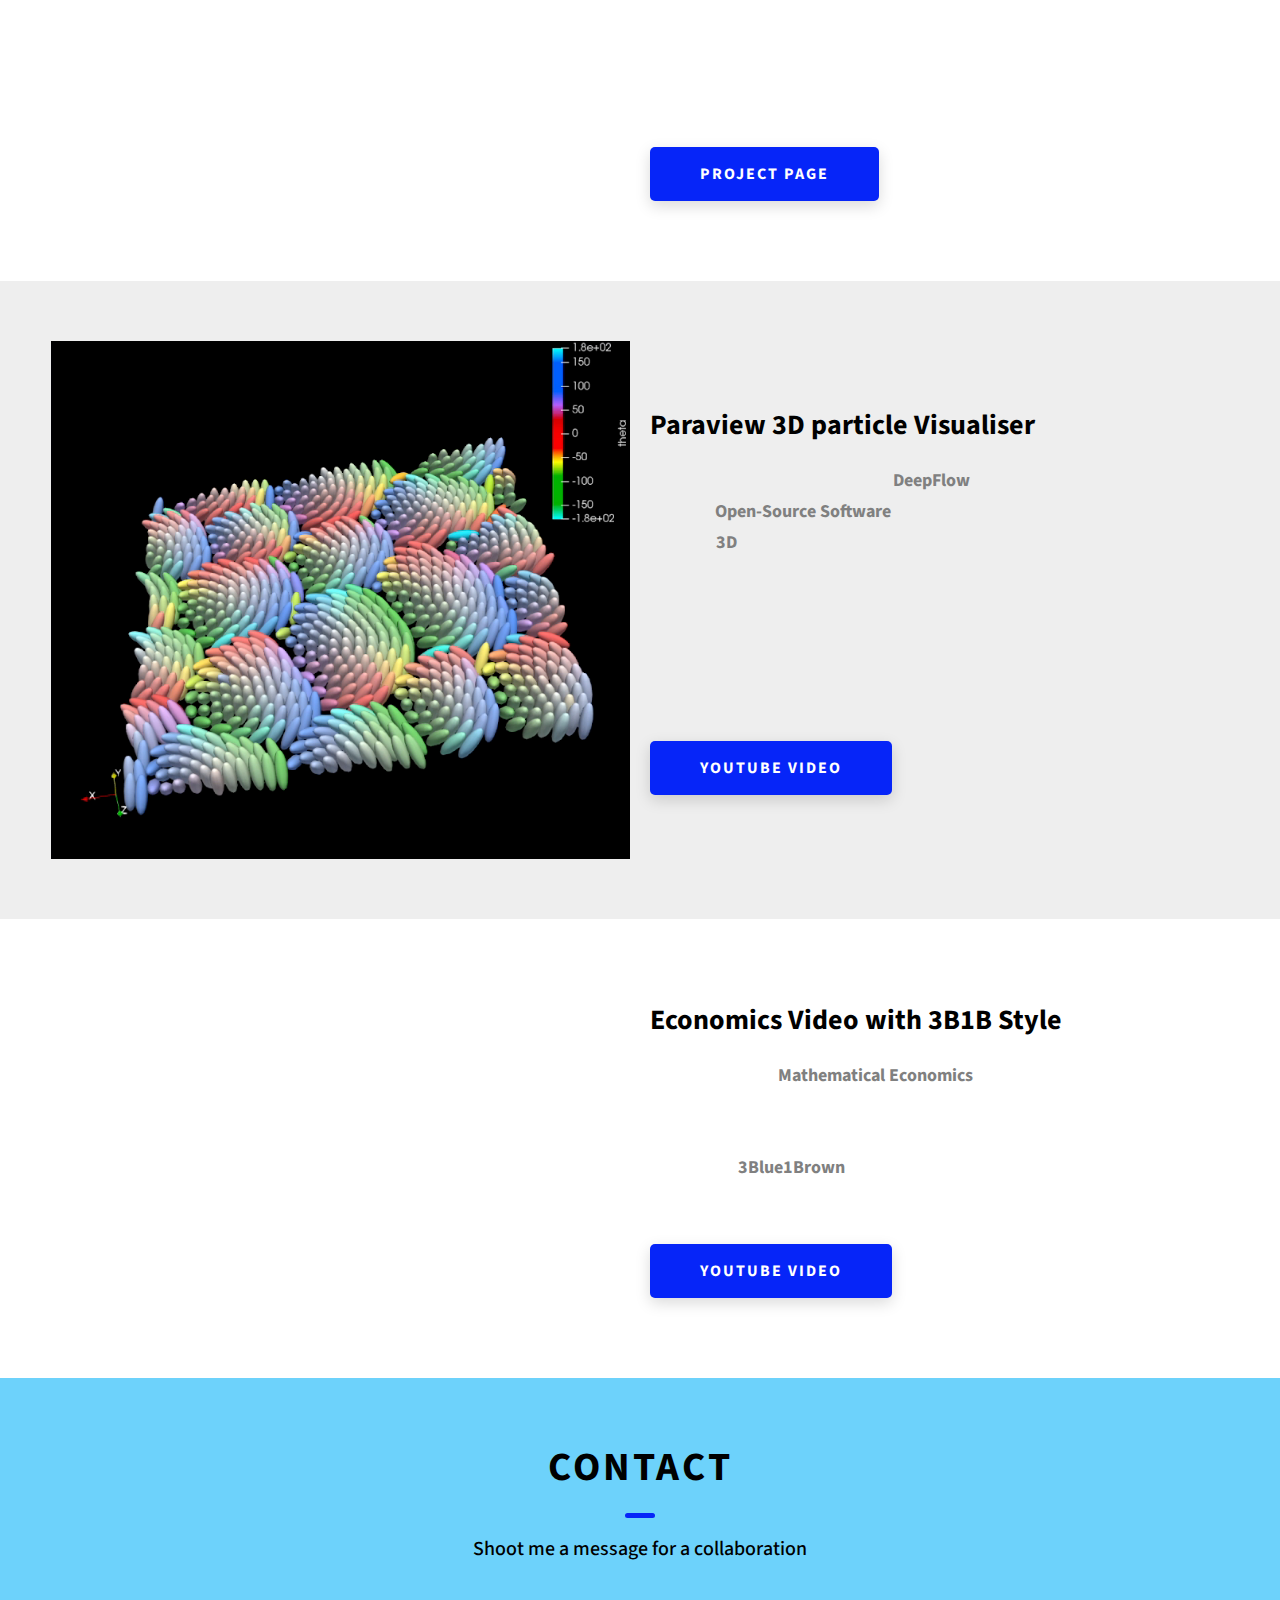
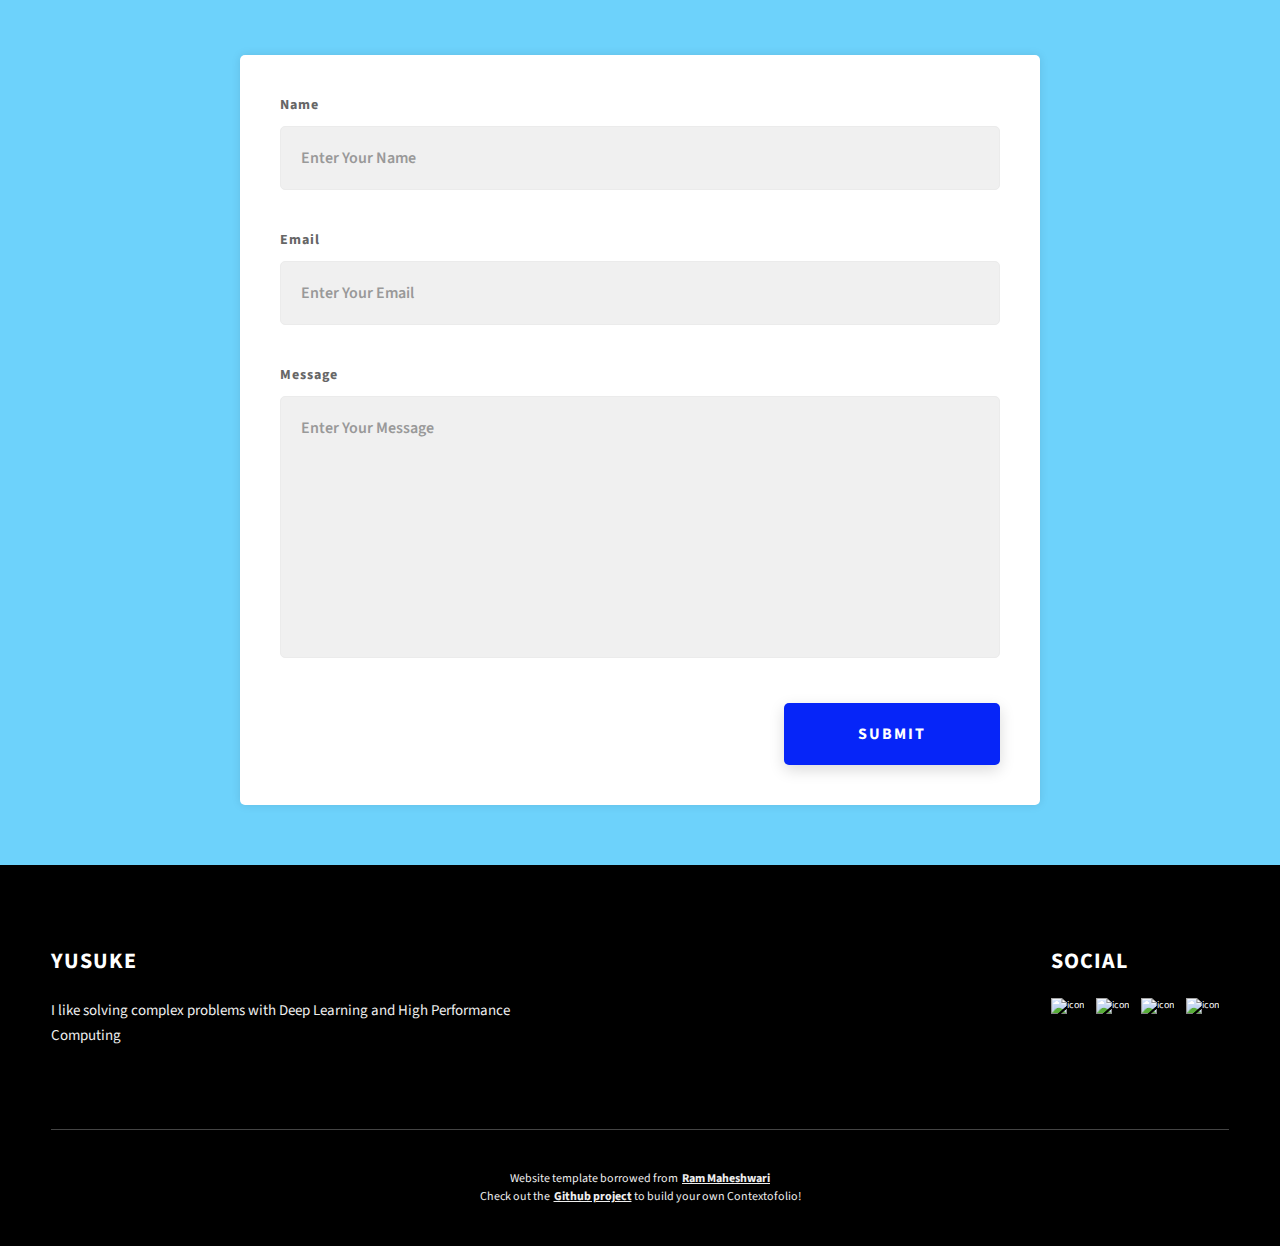
==== commit b53d9d88: "added materials and spell checker" ====
--- a/index.html
+++ b/index.html
@@ -254,7 +254,8 @@
         </div>
       </div>
     </section>
-    <section id="projects" class="projects sec-pad">
+
+    <section id="project_1" class="projects sec-pad">
       <div class="main-container">
         <h2 class="heading heading-sec heading-sec__mb-bg">
           <span class="heading-sec__main">Projects</span>
@@ -262,6 +263,69 @@
             Take a look at some of the projects I have worked on!
           </span>
         </h2>
+
+        <div class="projects__content">
+
+          <div class="projects__row">
+            <div class="projects__row-img-cont">
+              <img
+                src="./assets/png/Can_LLM_Agents.png"
+                alt="Software Screenshot"
+                class="projects__row-img"
+                loading="lazy"
+              />
+            </div>
+            <div class="projects__row-content">
+              <h3 class="projects__row-content-title">Can Private LLM Agents Synthesize Household Energy Consumption Data? </h3>
+              <p class="projects__row-content-desc typing-animation">
+                During the internship at CSIRO in 2023 summer, our team wrote a paper investigating the capability of LLM in simulating household electricity data. Our exploratory research has been accepted in an international conference, e-Energy '24: Proceedings of the 15th ACM International Conference on Future and Sustainable Energy Systems.
+              </p>
+              <a
+                href="https://dl.acm.org/doi/10.1145/3632775.3661993"
+                class="btn btn--med btn--theme dynamicBgClr"
+                target="_blank"
+                >Read Paper</a
+              >
+            </div>
+          </div>
+        </div>
+      </div>
+    </section>
+
+    <section id="project_2" class="projects sec-pad">
+      <div class="main-container">
+
+        <div class="projects__content">
+
+          <div class="projects__row">
+            <div class="projects__row-img-cont">
+              <img
+                src="./assets/jpeg/merit_prize.jpeg"
+                alt="Software Screenshot"
+                class="projects__row-img"
+                loading="lazy"
+              />
+            </div>
+            <div class="projects__row-content">
+              <h3 class="projects__row-content-title">Merit Prize for Cluster Competition at SuperComputing Asia 2024</h3>
+              <p class="projects__row-content-desc typing-animation">
+                The competition involved a collaborative project for developing earth-system simulation components (HPC) for use in climate and weather studies 🌦️, and the development of a multilingual language model that uses an AI cluster to provide distributed inference service.
+                As part of Monash DeepNeuron, the cluster competition team won the Merit Prize at SuperComputing Asia 2024 for our work in the 6th HPC-AI APAC Competition. Our members Allister and I had the privilege of presenting our work at SCA2024 and receiving the award for the team.
+              </p>
+              <a
+                href="https://medium.com/@media.deepneuron/2023-apac-hpc-ai-competition-fc8689acdfe3"
+                class="btn btn--med btn--theme dynamicBgClr"
+                target="_blank"
+                >Blog Post</a
+              >
+            </div>
+          </div>
+        </div>
+      </div>
+    </section>
+
+    <section id="project_3" class="projects sec-pad">
+      <div class="main-container">
 
         <div class="projects__content">
           <div class="projects__row">
@@ -348,6 +412,15 @@
               >
             </div>
           </div>
+        </div>
+      </div>
+    </section>
+
+    <section id="project_4" class="projects sec-pad">
+      <div class="main-container">
+
+        <div class="projects__content">
+
           <div class="projects__row">
             <div class="projects__row-img-cont">
               <img
@@ -448,6 +521,15 @@
               >
             </div>
           </div>
+        </div>
+      </div>
+    </section>
+
+    <section id="project_5" class="projects sec-pad">
+      <div class="main-container">
+
+        <div class="projects__content">
+
           <div class="projects__row">
             <div class="projects__row-img-cont">
               <img
@@ -512,6 +594,7 @@
         </div>
       </div>
     </section>
+
     <section id="contact" class="contact sec-pad dynamicBg">
       <div class="main-container">
         <h2 class="heading heading-sec heading-sec__mb-med">
--- a/css/style.css
+++ b/css/style.css
@@ -67,7 +67,7 @@
   text-transform: uppercase;
   letter-spacing: 2px;
   text-align: center;
-  color: #696969;
+  color: black;
  }
   @media only screen and (max-width: 37.5em) {
     .heading-primary {
@@ -95,10 +95,10 @@
   margin-bottom: 3.5rem;
   position: relative; }
   .heading-sec__main--lt {
-    color: #fff; }
+    color: black; }
     .heading-sec__main--lt::after {
       content: '';
-      background: #fff !important; }
+      background: #0625F8 !important; }
   .heading-sec__main::after {
     content: '';
     position: absolute;
@@ -126,7 +126,7 @@
     .heading-sec__sub {
       font-size: 1.8rem; } }
   .heading-sec__sub--lt {
-    color: #eee; }
+    color: black; }
 
 .heading-sm {
   font-size: 2.2rem;
@@ -167,7 +167,7 @@
     padding: calc(1.5rem - 2px) calc(5rem - 2px); }
 
 .sec-pad {
-  padding: 12rem 0; }
+  padding: 6rem 0; }
   @media only screen and (max-width: 56.25em) {
     .sec-pad {
       padding: 8rem 0; } }
@@ -237,6 +237,7 @@
     max-width: 90rem;
     width: 92%;
     background-color: #f1ecec;
+    border-radius: 20px; /* Adjust the value as needed for the desired amount of rounding */
   }
     @media only screen and (max-width: 37.5em) {
       .home-hero__content {
@@ -302,7 +303,7 @@
 
 
 .about {
-  background: #fafafa; } 
+  background: #eeeeee; } 
   .about__content {
     display: grid;
     grid-template-columns: 1fr 1fr;
@@ -330,16 +331,33 @@
       .about__content-details-para:last-child {
         margin-bottom: 4rem; }
 
+#project_1 {
+  background-color: #ffffff; } 
+
+#project_2 {
+  background-color: #eeeeee; } 
+
+#project_3 {
+  background-color: #ffffff; } 
+
+#project_4 {
+  background-color: #eeeeee; } 
+
+#project_5 {
+  background-color: #ffffff; } 
+
 .projects__row {
   display: grid;
-  grid-template-columns: 1.5fr 1fr;
-  grid-gap: 5rem;
-  margin-bottom: 11rem; }
+  grid-template-columns: 1fr 1fr;
+  grid-gap: 2rem;
+  margin-bottom: 8rem;
+  padding: 0; /* Remove padding */ }
   @media only screen and (max-width: 56.25em) {
     .projects__row {
       grid-template-columns: 1fr;
       grid-gap: 2rem;
-      margin-bottom: 8rem; } }
+      margin-bottom: 8rem;
+     } }
   @media only screen and (max-width: 56.25em) {
     .projects__row {
       text-align: center; } }
@@ -797,6 +815,7 @@
   background-color: #ecf0f1;
   border-radius: 5px;
   text-align: center;
+  font-family: 'Your Desired Font', sans-serif;
 }
 
 /* Updated Attempt History Styles */
@@ -827,6 +846,8 @@
   white-space: nowrap;
   text-overflow: ellipsis;
   color: #000; /* Black text color for word */
+  font-family: 'Your Desired Font', sans-serif; /* Replace 'Your Desired Font' with the actual font you want to use */
+  font-size: 18px; /* Adjust the font size as needed */
 }
 
 #attemptHistory li strong.position {
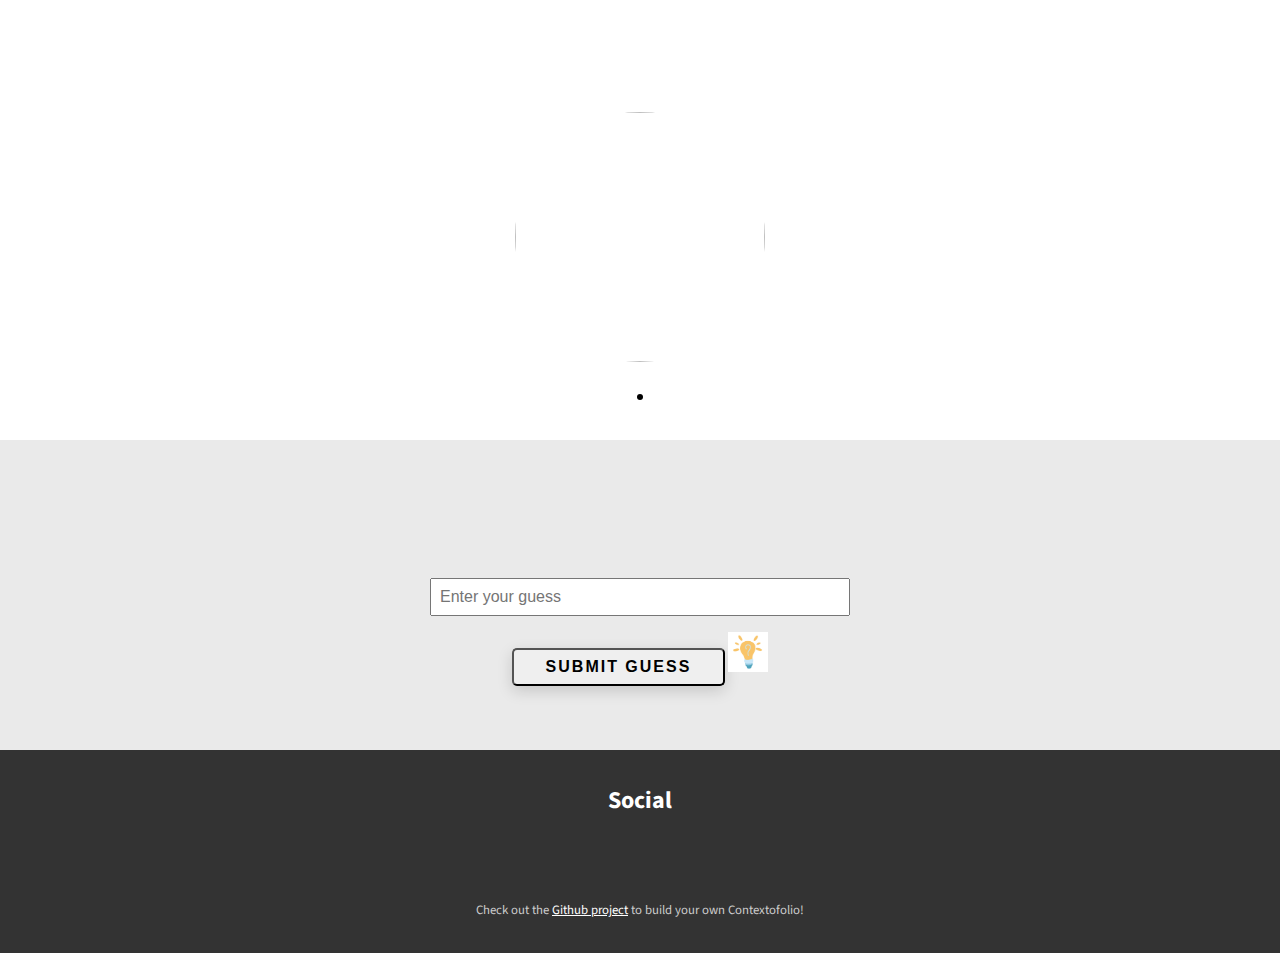
==== commit 1697f392: "added visibility to the hint icon" ====
--- a/index.html
+++ b/index.html
@@ -1,717 +1,147 @@
 <!DOCTYPE html>
 <html lang="en">
-  <head>
-    <meta charset="UTF-8" />
-    <meta name="viewport" content="width=device-width, initial-scale=1.0" />
-    <meta http-equiv="X-UA-Compatible" content="ie=edge" />
-    <title>Yusuke Contextofolio</title>
-    <meta name="description" content="Portfolio for Yusuke" />
+<head>
+  <meta charset="UTF-8" />
+  <meta name="viewport" content="width=device-width, initial-scale=1.0" />
+  <meta http-equiv="X-UA-Compatible" content="ie=edge" />
+  <title>Yusuke Contextofolio</title>
+  <meta name="description" content="Portfolio for Yusuke" />
 
-    <link rel="stylesheet" href="css/style.css" />
+  <link rel="stylesheet" href="css/style.css" />
 
-    <link rel="preconnect" href="https://fonts.googleapis.com" />
-    <link rel="preconnect" href="https://fonts.gstatic.com" crossorigin />
-    <link
-      href="https://fonts.googleapis.com/css2?family=Source+Sans+Pro:wght@400;600;700;900&display=swap"
-      rel="stylesheet"
-    />
+  <link rel="preconnect" href="https://fonts.googleapis.com" />
+  <link rel="preconnect" href="https://fonts.gstatic.com" crossorigin />
+  <link href="https://fonts.googleapis.com/css2?family=Source+Sans+Pro:wght@400;600;700;900&display=swap" rel="stylesheet" />
 
-    <link rel="apple-touch-icon" sizes="180x180" href="assets/favicon_io/apple-touch-icon.png">
-    <link rel="icon" type="image/png" sizes="32x32" href="assets/favicon_io/favicon-32x32.png">
-    <link rel="icon" type="image/png" sizes="16x16" href="assets/favicon_io/favicon-16x16.png">
-    <link rel="manifest" href="assets/favicon_io/site.webmanifest">
+  <link rel="apple-touch-icon" sizes="180x180" href="assets/favicon_io/apple-touch-icon.png">
+  <link rel="icon" type="image/png" sizes="32x32" href="assets/favicon_io/favicon-32x32.png">
+  <link rel="icon" type="image/png" sizes="16x16" href="assets/favicon_io/favicon-16x16.png">
+  <link rel="manifest" href="assets/favicon_io/site.webmanifest">
 
-  </head>
-  <body>
-    <header class="header">
-      <div class="header__content">
-        <div class="header__logo-container">
-          <div class="header__logo-img-cont">
-            <img
-              src="./assets/jpeg/logo.jpg"
-              alt="Yusuke Logo Image"
-              class="header__logo-img"
-            />
-          </div>
-          <span class="header__logo-sub">Yusuke</span>
-        </div>
-        <div class="header__main">
-          <ul class="header__links">
-            <li class="header__link-wrapper">
-              <a href="./index.html#quiz" class="header__link"> Home </a>
-            </li>
-            <li class="header__link-wrapper">
-              <a href="./index.html#about" class="header__link">About </a>
-            </li>
-            <li class="header__link-wrapper">
-              <a href="./index.html#projects" class="header__link">
-                Projects
-              </a>
-            </li>
-            <li class="header__link-wrapper">
-              <a href="./index.html#contact" class="header__link"> Contact </a>
-            </li>
-          </ul>
-          <div class="header__main-ham-menu-cont">
-            <img
-              src="./assets/svg/ham-menu.svg"
-              alt="hamburger menu"
-              class="header__main-ham-menu"
-            />
-            <img
-              src="./assets/svg/ham-menu-close.svg"
-              alt="hamburger menu close"
-              class="header__main-ham-menu-close d-none"
-            />
-          </div>
+  <!-- Include js-yaml library -->
+  <script src="https://cdn.jsdelivr.net/npm/js-yaml@4.0.0/dist/js-yaml.min.js"></script>
+  <!-- Include content loader -->
+  <script src="js/contentLoader.js" defer></script>
+  <!-- Include header menu logic -->
+  <script src="js/headerMenu.js" defer></script>
+  <!-- Include game logic -->
+  <script src="js/gameLogic.js" defer></script>
+  <script src="js/seedrandom.js"></script>
+  <!-- Include spell checker logic -->
+  <script src="js/spellChecker.js" defer></script>
+</head>
+<!-- Google tag (gtag.js) -->
+<script async src="https://www.googletagmanager.com/gtag/js?id=G-N4R4XMGYC2"></script>
+<script>
+  window.dataLayer = window.dataLayer || [];
+  function gtag(){dataLayer.push(arguments);}
+  gtag('js', new Date());
+
+  gtag('config', 'G-N4R4XMGYC2');
+</script>
+
+<body>
+  <header class="header">
+    <div class="header__content">
+      <div class="header__main">
+        <ul class="header__links">
+          <!-- Links will be injected here -->
+        </ul>
+        <div class="header__main-ham-menu-cont">
+          <img
+            src="./assets/svg/ham-menu.svg"
+            alt="hamburger menu"
+            class="header__main-ham-menu"
+          />
+          <img
+            src="./assets/svg/ham-menu-close.svg"
+            alt="hamburger menu close"
+            class="header__main-ham-menu-close d-none"
+          />
         </div>
       </div>
-      <div class="header__sm-menu">
-        <div class="header__sm-menu-content">
-          <ul>
-            <li class="header__sm-menu-link">
-              <a href="./index.html#about"> About </a>
-            </li>
-        
-            <li class="header__sm-menu-link">
-              <a href="./index.html#projects"> Projects </a>
-            </li>
-        
-            <li class="header__sm-menu-link">
-              <a href="./index.html#contact"> Contact </a>
-            </li>
-          </ul>
-        </div>
+    </div>
+    <div class="header__sm-menu">
+      <div class="header__sm-menu-content">
+        <ul class="header__sm-menu-links">
+          <!-- Links will be injected here -->
+        </ul>
       </div>
-    </header>
-    <section id="quiz" class="home-hero">
+    </div>
+  </header>
 
-
-      <div class="home-hero__content">
-        <h1 class="heading-primary">
-          Welcome to Contextofolio!! 
-          <span id="howToPlayIcon" class="question-mark-icon" onclick="toggleHowToPlay()">
-            <img src="assets/jpeg/round-Question_mark.jpg" alt="How to Play Icon" width="25" height="25">
-          </span>
-          <span id="hintIcon" class="hint-icon" onclick="hint()">
-            <img src="assets/png/hint.png" alt="Hint Icon" width="25" height="25">
-          </span>
-        </h1>
-        
-        <!-- How to play section -->
-        <div id="howToPlaySection" class="home-hero__info">
-          <p class="text-primary">
-            🕵️‍♂️ 🎭 <strong>How to Play (credit: https://contexto.me/):</strong> <br>
-
-            1. Discover the daily secret word hidden on this page with unlimited guesses at your disposal. <br>
-            2. Each guess reveals the position of the word; your target is position 1. <br>
-            3. Need a hint? Dive into my story, the secret word is woven within. <br>
-            4. A special reward awaits the one who cracks the code! <br>
-          </p>
-        </div>
-        <div class="home-hero__cta">
-          <!--<a href="./#projects" class="btn btn--bg">This is where users type their answers</a>-->
-          <!-- This is where users type their answers -->
-          <input type="text" id="guessInput" placeholder="Enter your guess">
-          <button onclick="submitGuess()" class="btn btn--bg">Submit Guess</button>
-          <p id="result"></p>
-          <!-- Add this to your HTML file where you want to display the attempt history -->
-          <ul id="attemptHistory"></ul>
-
-        </div>
-      </div>
-      <div class="home-hero__socials">
-        <div class="home-hero__social">
-          <a href="https://www.linkedin.com/in/yusuke-miyashita-79a3771a5/" class="home-hero__social-icon-link">
-            <img
-              src="./assets/png/linkedin-ico.png"
-              alt="icon"
-              class="home-hero__social-icon"
-            />
-          </a>
-        </div>
-        <div class="home-hero__social">
-          <a href="https://github.com/Yusuke710" class="home-hero__social-icon-link">
-            <img
-              src="./assets/png/github-ico.png"
-              alt="icon"
-              class="home-hero__social-icon"
-            />
-          </a>
-        </div>
-        <div class="home-hero__social">
-          <a href="https://twitter.com/Yusuke06552418" class="home-hero__social-icon-link">
-            <img
-              src="./assets/png/twitter-ico.png"
-              alt="icon"
-              class="home-hero__social-icon"
-            />
-          </a>
-        </div>
-        <div class="home-hero__social">
-          <a href="https://www.youtube.com/@yusukemiyashita4879" class="home-hero__social-icon-link">
-            <img
-              src="./assets/png/yt-ico.png"
-              alt="icon"
-              class="home-hero__social-icon"
-            />
-          </a>
-        </div>
-        <!--<div class="home-hero__social">
-          <a
-            href="#"
-            class="home-hero__social-icon-link home-hero__social-icon-link--bd-none"
-          >
-            <img
-              src="./assets/png/insta-ico.png"
-              alt="icon"
-              class="home-hero__social-icon"
-            />
-          </a>
-        </div>-->
-      </div>
-      <div class="home-hero__mouse-scroll-cont">
-        <div class="mouse"></div>
-      </div>
-    </section>
-    <section id="about" class="about sec-pad">
-      <div class="main-container">
-        <h2 class="heading heading-sec heading-sec__mb-med">
-          <span class="heading-sec__main">About Me</span>
-          <span class="heading-sec__sub">
-            
-          </span>
-        </h2>
-        <div class="about__content">
+  <section id="about" class="about sec-pad">
+    <div class="container">
+      <h2 class="heading heading-sec heading-sec__mb-med">
+        <span class="heading-sec__main"></span>
+        <span class="heading-sec__sub"></span>
+      </h2>
+      <div class="row">
+        <div class="col-lg-6 d-flex align-items-center">
           <div class="about__content-main">
-            <h3 class="about__content-title">Get to know me!</h3>
-            <!-- Add the "typing-animation" class to the paragraphs in the "About Me" section -->
+            <img src="" alt="" class="about__content-image">
+            <h3 class="about__content-title"></h3>
+            <div class="home-hero__socials">
+              <!-- Social links will be injected here -->
+            </div>
             <div class="about__content-details">
-              <p class="about__content-details-para typing-animation">
-                <span>Studied</span>
-                <strong>Mechatronics</strong>
-                <span>and</span>
-                <strong>Economics</strong>
-                <span>at</span>
-                <span>Monash</span>
-                <span>University,</span>
-                <span>currently</span>
-                <span>interning</span>
-                <span>at</span>
-                <span>CSIRO.</span>
-                <span>Passionate</span>
-                <span>about</span>
-                <span>technology</span>
-                <span>and</span>
-                <span>engineering,</span>
-                <span>specializing</span>
-                <span>in</span>
-                <span>solving</span>
-                <span>complex</span>
-                <span>problems</span>
-                <span>with</span>
-                <strong>Deep Learning</strong>
-                <span>and</span>
-                <strong>High-Performance Computing</strong>.
-                <span>Published</span>
-                <span>research</span>
-                <span>papers,</span>
-                <span>developed</span>
-                <span>an</span>
-                <span>open-source</span>
-                <span>application,</span>
-                <span>and</span>
-                <span>created</span>
-                <span>educational</span>
-                <span>videos</span>
-                <span>on</span>
-                <span>economics</span>
-                <span>and</span>
-                <span>HPC.</span>
-              </p>
-            </div>
-            <a href="./index.html#contact" class="btn btn--med btn--theme dynamicBgClr"
-              >Contact</a
-            >
-          </div>
-          <div class="about__content-skills">
-            <h3 class="about__content-title">Words to describe myself</h3>
-            <div class="skills">
-              <div class="skills__skill">Soccer</div>
-              <div class="skills__skill">Liverpool</div>
-              <div class="skills__skill">Anime</div>
-              <div class="skills__skill">Mathematics</div>
-              <div class="skills__skill">Manzai</div>
-              <div class="skills__skill">Python</div>
-              <div class="skills__skill">AI</div>
-              <div class="skills__skill">Blue</div>
-              <div class="skills__skill">Robot</div>
-              <div class="skills__skill">Walk</div>
-              <div class="skills__skill">Melbourne</div>
-              <div class="skills__skill">Manga</div>
+              <p class="about__content-details-para"></p>
             </div>
           </div>
         </div>
       </div>
-    </section>
+    </div>
+  </section>
 
-    <section id="project_1" class="projects sec-pad">
-      <div class="main-container">
-        <h2 class="heading heading-sec heading-sec__mb-bg">
-          <span class="heading-sec__main">Projects</span>
-          <span class="heading-sec__sub">
-            Take a look at some of the projects I have worked on!
-          </span>
-        </h2>
+  <!-- Project sections will be injected here -->
 
-        <div class="projects__content">
+  <section id="quiz" class="home-hero">
+    <div class="home-hero__content">
+      <h1 class="heading-primary">
+        <span id="quiz-main-heading"></span>
+      </h1>
+      
+      <!-- How to play section -->
+      <div id="howToPlaySection" class="home-hero__info">
+        <p class="text-primary">
+          <strong id="howToPlayText"></strong> <br>
+        </p>
+      </div>
+      <div class="home-hero__cta">
+        <input type="text" id="guessInput" placeholder="Enter your guess">
+        <button onclick="submitGuess()" class="btn btn--bg">Submit Guess</button>
+        <span id="hintIcon" class="hint-icon" onclick="hint()">
+          <img src="assets/png/hint.png" alt="Hint Icon" width="40" height="40">
+        </span>
+        <p id="result"></p>
+        <ul id="attemptHistory"></ul>
+      </div>
+    </div>
+  </section>
 
-          <div class="projects__row">
-            <div class="projects__row-img-cont">
-              <img
-                src="./assets/png/Can_LLM_Agents.png"
-                alt="Software Screenshot"
-                class="projects__row-img"
-                loading="lazy"
-              />
-            </div>
-            <div class="projects__row-content">
-              <h3 class="projects__row-content-title">Can Private LLM Agents Synthesize Household Energy Consumption Data? </h3>
-              <p class="projects__row-content-desc typing-animation">
-                During the internship at CSIRO in 2023 summer, our team wrote a paper investigating the capability of LLM in simulating household electricity data. Our exploratory research has been accepted in an international conference, e-Energy '24: Proceedings of the 15th ACM International Conference on Future and Sustainable Energy Systems.
-              </p>
-              <a
-                href="https://dl.acm.org/doi/10.1145/3632775.3661993"
-                class="btn btn--med btn--theme dynamicBgClr"
-                target="_blank"
-                >Read Paper</a
-              >
-            </div>
+  <footer class="main-footer">
+    <div class="main-container">
+      <div class="main-footer__upper row">
+        <div class="col-md-6 main-footer__row-1">
+          <h2 class="heading heading-sm main-footer__heading-sm">
+            <span>Social</span>
+          </h2>
+          <div class="main-footer__social-cont mt-3">
+            <!-- Social links will be injected here -->
           </div>
         </div>
-      </div>
-    </section>
-
-    <section id="project_2" class="projects sec-pad">
-      <div class="main-container">
-
-        <div class="projects__content">
-
-          <div class="projects__row">
-            <div class="projects__row-img-cont">
-              <img
-                src="./assets/jpeg/merit_prize.jpeg"
-                alt="Software Screenshot"
-                class="projects__row-img"
-                loading="lazy"
-              />
-            </div>
-            <div class="projects__row-content">
-              <h3 class="projects__row-content-title">Merit Prize for Cluster Competition at SuperComputing Asia 2024</h3>
-              <p class="projects__row-content-desc typing-animation">
-                The competition involved a collaborative project for developing earth-system simulation components (HPC) for use in climate and weather studies 🌦️, and the development of a multilingual language model that uses an AI cluster to provide distributed inference service.
-                As part of Monash DeepNeuron, the cluster competition team won the Merit Prize at SuperComputing Asia 2024 for our work in the 6th HPC-AI APAC Competition. Our members Allister and I had the privilege of presenting our work at SCA2024 and receiving the award for the team.
-              </p>
-              <a
-                href="https://medium.com/@media.deepneuron/2023-apac-hpc-ai-competition-fc8689acdfe3"
-                class="btn btn--med btn--theme dynamicBgClr"
-                target="_blank"
-                >Blog Post</a
-              >
-            </div>
-          </div>
+        <div class="col-md-6 main-footer__row-2">
+          <p class="main-footer__short-desc mt-3" id="footer-description"></p>
         </div>
       </div>
-    </section>
+      <div class="main-footer__lower mt-5 text-center">
+        Check out the <a rel="noreferrer" target="_blank" href="https://github.com/Yusuke710/Contextofolio.github.io" class="text-white">Github project</a> to build your own Contextofolio!
+      </div>
+    </div>
+  </footer>
 
-    <section id="project_3" class="projects sec-pad">
-      <div class="main-container">
-
-        <div class="projects__content">
-          <div class="projects__row">
-            <div class="projects__row-img-cont">
-              <img
-                src="./assets/png/pipeline.png"
-                alt="Software Screenshot"
-                class="projects__row-img"
-                loading="lazy"
-              />
-            </div>
-            <div class="projects__row-content">
-              <h3 class="projects__row-content-title">ROSO: Improving Robotic Policy Inference via Synthetic Observations</h3>
-              <div class="projects__row-content">
-                <p class="projects__row-content-desc typing-animation">
-                  <span>Featuring</span>
-                  <span>my</span>
-                  <span>final</span>
-                  <span>year</span>
-                  <span>project</span>
-                  <span>at</span>
-                  <span>Monash</span>
-                  <span>University,</span>
-                  <span>our</span>
-                  <span>research</span>
-                  <span>proposes</span>
-                  <span>the</span>
-                  <span>use</span>
-                  <span>of</span>
-                  <strong>Generative AI</strong>
-                  <span>to</span>
-                  <span>enhance</span>
-                  <span>zero-shot</span>
-                  <span>performance</span>
-                  <span>in</span>
-                  <span>robotic</span>
-                  <span>systems.</span>
-                  <span>Our</span>
-                  <span>approach,</span>
-                  <span>Robotic</span>
-                  <span>Policy</span>
-                  <span>Inference</span>
-                  <span>via</span>
-                  <span>Synthetic</span>
-                  <span>Observations</span>
-                  <span>(ROSO),</span>
-                  <span>employs</span>
-                  <strong>Stable Diffusion</strong>
-                  <span>to</span>
-                  <span>adapt</span>
-                  <span>observations</span>
-                  <span>of</span>
-                  <span>novel</span>
-                  <span>objects</span>
-                  <span>during</span>
-                  <span>inference,</span>
-                  <span>improving</span>
-                  <span>adaptability</span>
-                  <span>without</span>
-                  <span>extensive</span>
-                  <span>fine-tuning.</span>
-                  <span>Experiments</span>
-                  <span>demonstrate</span>
-                  <span>up</span>
-                  <span>to</span>
-                  <span>a</span>
-                  <span>57%</span>
-                  <span>improvement</span>
-                  <span>in</span>
-                  <span>successful</span>
-                  <span>outcomes</span>
-                  <span>compared</span>
-                  <span>to</span>
-                  <span>pre-trained</span>
-                  <span>policies</span>
-                </p>
-              </div>
-              
-              <a
-                href="https://yusuke710.github.io/roso.github.io/"
-                class="btn btn--med btn--theme dynamicBgClr"
-                target="_blank"
-                >Project Page</a
-              >
-            </div>
-          </div>
-        </div>
-      </div>
-    </section>
-
-    <section id="project_4" class="projects sec-pad">
-      <div class="main-container">
-
-        <div class="projects__content">
-
-          <div class="projects__row">
-            <div class="projects__row-img-cont">
-              <img
-                src="./assets/png/ellipsoid_angled_view.png"
-                alt="Software Screenshot"
-                class="projects__row-img"
-                loading="lazy"
-              />
-            </div>
-            <div class="projects__row-content">
-              <h3 class="projects__row-content-title">Paraview 3D particle Visualiser</h3>
-              <p class="projects__row-content-desc typing-animation">
-                <span>As</span>
-                <span>a</span>
-                <span>software</span>
-                <span>engineer</span>
-                <span>intern</span>
-                <span>at</span>
-                <strong>DeepFlow</strong>
-                <span>, I</span>
-                <span>had</span>
-                <span>an</span>
-                <span>amazing</span>
-                <span>opportunity</span>
-                <span>to</span>
-                <span>develop</span>
-                <strong>Open-Source</strong>
-                <strong>Software</strong>
-                <span>that</span>
-                <span>enables</span>
-                <span>the</span>
-                <span>creation</span>
-                <span>of</span>
-                <span>high-quality,</span>
-                <span>detailed</span>
-                <strong>3D</strong>
-                <span>visualizations</span>
-                <span>of</span>
-                <span>data</span>
-                <span>using</span>
-                <span>ParaView</span>
-                <span>and</span>
-                <span>Python.</span>
-                <span>This</span>
-                <span>advanced</span>
-                <span>3D</span>
-                <span>particle</span>
-                <span>visualisation</span>
-                <span>software</span>
-                <span>allows</span>
-                <span>you</span>
-                <span>to</span>
-                <span>unlock</span>
-                <span>the</span>
-                <span>full</span>
-                <span>potential</span>
-                <span>of</span>
-                <span>your</span>
-                <span>data</span>
-                <span>by</span>
-                <span>creating</span>
-                <span>high-quality,</span>
-                <span>detailed</span>
-                <span>3D</span>
-                <span>visualisations.</span>
-                <span>Designed</span>
-                <span>for</span>
-                <span>material</span>
-                <span>science,</span>
-                <span>physics</span>
-                <span>simulation</span>
-                <span>etc.</span>
-                <span>This</span>
-                <span>powerful</span>
-                <span>tool</span>
-                <span>offers</span>
-                <span>a</span>
-                <span>range</span>
-                <span>of</span>
-                <span>features,</span>
-                <span>including</span>
-                <span>data</span>
-                <span>table</span>
-                <span>conversion,</span>
-                <span>customizable</span>
-                <span>colouring</span>
-                <span>and</span>
-                <span>lighting,</span>
-                <span>thresholding,</span>
-                <span>and</span>
-                <span>animation.</span>
-              </p>
-              <a
-                href="https://www.youtube.com/watch?v=JgkmHP0jZgk"
-                class="btn btn--med btn--theme dynamicBgClr"
-                target="_blank"
-                >Youtube Video</a
-              >
-            </div>
-          </div>
-        </div>
-      </div>
-    </section>
-
-    <section id="project_5" class="projects sec-pad">
-      <div class="main-container">
-
-        <div class="projects__content">
-
-          <div class="projects__row">
-            <div class="projects__row-img-cont">
-              <img
-                src="./assets/png/economics_video.png"
-                alt="Software Screenshot"
-                class="projects__row-img"
-                loading="lazy"
-              />
-            </div>
-            <div class="projects__row-content">
-              <h3 class="projects__row-content-title">Economics Video with 3B1B Style </h3>
-              <p class="projects__row-content-desc typing-animation">
-                <span>In</span>
-                <span>the</span>
-                <span>context</span>
-                <span>of</span>
-                <strong>Mathematical</strong>
-                <strong>Economics</strong>
-                <span>, this</span>
-                <span>video</span>
-                <span>explains</span>
-                <span>the</span>
-                <span>introductory</span>
-                <span>Consumer</span>
-                <span>Theory,</span>
-                <span>specifically</span>
-                <span>the</span>
-                <span>"Existence</span>
-                <span>of</span>
-                <span>a</span>
-                <span>Utility</span>
-                <span>Function</span>
-                <span>representing</span>
-                <span>Preference</span>
-                <span>Relation."</span>
-                <span>I</span>
-                <span>intended</span>
-                <span>to</span>
-                <span>create</span>
-                <span>this</span>
-                <span>video</span>
-                <span>in</span>
-                <span>the</span>
-                <span>style</span>
-                <span>of</span>
-                <strong>3Blue1Brown</strong>
-                <span>, incorporating</span>
-                <span>sophisticated</span>
-                <span>video</span>
-                <span>transitions</span>
-                <span>and</span>
-                <span>narration.</span>
-              </p>
-              <a
-                href="https://www.youtube.com/watch?v=tCaYM52Cq2c"
-                class="btn btn--med btn--theme dynamicBgClr"
-                target="_blank"
-                >Youtube Video</a
-              >
-            </div>
-          </div>
-        </div>
-      </div>
-    </section>
-
-    <section id="contact" class="contact sec-pad dynamicBg">
-      <div class="main-container">
-        <h2 class="heading heading-sec heading-sec__mb-med">
-          <span class="heading-sec__main heading-sec__main--lt">Contact</span>
-          <span class="heading-sec__sub heading-sec__sub--lt">
-            Shoot me a message for a collaboration
-          </span>
-        </h2>
-        <div class="contact__form-container">
-          <form action="#" method="post" class="contact__form">
-            <div class="contact__form-field">
-              <label class="contact__form-label" for="name">Name</label>
-              <input
-                required
-                placeholder="Enter Your Name"
-                type="text"
-                class="contact__form-input"
-                name="name"
-                id="name"
-              />
-            </div>
-            <div class="contact__form-field">
-              <label class="contact__form-label" for="email">Email</label>
-              <input
-                required
-                placeholder="Enter Your Email"
-                type="text"
-                class="contact__form-input"
-                name="email"
-                id="email"
-              />
-            </div>
-            <div class="contact__form-field">
-              <label class="contact__form-label" for="message">Message</label>
-              <textarea
-                required
-                cols="30"
-                rows="10"
-                class="contact__form-input"
-                placeholder="Enter Your Message"
-                name="message"
-                id="message"
-              ></textarea>
-            </div>
-            <button type="submit" class="btn btn--theme contact__btn">
-              Submit
-            </button>
-          </form>
-        </div>
-      </div>
-    </section>
-    <footer class="main-footer">
-      <div class="main-container">
-        <div class="main-footer__upper">
-          <div class="main-footer__row main-footer__row-1">
-            <h2 class="heading heading-sm main-footer__heading-sm">
-              <span>Social</span>
-            </h2>
-            <div class="main-footer__social-cont">
-              <a target="_blank" rel="noreferrer" href="https://www.linkedin.com/in/yusuke-miyashita-79a3771a5/">
-                <img
-                  class="main-footer__icon"
-                  src="./assets/png/linkedin-ico.png"
-                  alt="icon"
-                />
-              </a>
-              <a target="_blank" rel="noreferrer" href="https://github.com/Yusuke710">
-                <img
-                  class="main-footer__icon"
-                  src="./assets/png/github-ico.png"
-                  alt="icon"
-                />
-              </a>
-              <a target="_blank" rel="noreferrer" href="https://twitter.com/Yusuke06552418">
-                <img
-                  class="main-footer__icon"
-                  src="./assets/png/twitter-ico.png"
-                  alt="icon"
-                />
-              </a>
-              <a target="_blank" rel="noreferrer" href="https://www.youtube.com/@yusukemiyashita4879">
-                <img
-                  class="main-footer__icon"
-                  src="./assets/png/yt-ico.png"
-                  alt="icon"
-                />
-              </a>
-              <!--<a target="_blank" rel="noreferrer" href="#">
-                <img
-                  class="main-footer__icon main-footer__icon--mr-none"
-                  src="./assets/png/insta-ico.png"
-                  alt="icon"
-                />
-              </a>-->
-            </div>
-          </div>
-          <div class="main-footer__row main-footer__row-2">
-            <h4 class="heading heading-sm text-lt">Yusuke</h4>
-            <p class="main-footer__short-desc">
-              I like solving complex problems with Deep Learning and High Performance Computing
-            </p>
-          </div>
-        </div>
-
-        <!-- If you give me some credit or shoutout here by linking to my website, then it will be a big thing for me and will help me a lot :) -->
-        <div class="main-footer__lower">
-          Website template borrowed from
-          <a rel="noreferrer" target="_blank" href="https://rammaheshwari.com">Ram Maheshwari</a> <br>
-          
-          Check out the <a rel="noreferrer" target="_blank" href="https://github.com/Yusuke710/Contextofolio.github.io">Github project</a> to build your own Contextofolio!
-           
-        </div>
-      </div>
-    </footer>
-
-    <script src="./seedrandom.js"></script>
-    <script src="./index.js"></script>
-    
-  </body>
+  <script src="https://code.jquery.com/jquery-3.5.1.slim.min.js"></script>
+  <script src="https://cdn.jsdelivr.net/npm/@popperjs/core@2.9.2/dist/umd/popper.min.js"></script>
+  <script src="https://stackpath.bootstrapcdn.com/bootstrap/4.5.2/js/bootstrap.min.js"></script>
+</body>
 </html>
--- a/css/style.css
+++ b/css/style.css
@@ -1,902 +1,611 @@
-/*
-0 - 600px:      Phone
-600 - 900px:    Tablet portrait
-900 - 1200px:   Tablet landscape
-[1200 - 1800] is where our normal styles apply
-1800px + :      Big desktop
-$breakpoint arguement choices:
-- phone
-- tab-port
-- tab-land
-- big-desktop
-
-Inside media queries 1em is always 16px i.e 1em = 16px at every screen size only inside media queries
-*/
-*,
-*::after,
-*::before {
+/* Reset some default browser styles */
+* {
   margin: 0;
   padding: 0;
-  box-sizing: inherit;
-  font-family: inherit; }
-
-html {
-  font-size: 62.5%;
-  scroll-behavior: smooth; }
-  @media only screen and (max-width: 75em) {
-    html {
-      font-size: 59%; } }
-  @media only screen and (max-width: 56.25em) {
-    html {
-      font-size: 56%; } }
-  @media only screen and (min-width: 112.5em) {
-    html {
-      font-size: 65%; } }
+  box-sizing: border-box;
+}
 
 body {
-  box-sizing: border-box;
-  position: relative;
-  line-height: 1.5;
-  font-family: sans-serif;
-  overflow-x: hidden;
-  overflow-y: scroll;
-  font-family: 'Source Sans Pro', sans-serif; }
-
-a {
+  font-family: 'Source Sans Pro', sans-serif;
+  line-height: 1.6;
+  color: #333;
+  background-color: #ffffff;
+}
+
+/* Container */
+.container {
+  width: 90%;
+  max-width: 1200px;
+  margin: 0 auto;
+}
+
+/* Header */
+.header {
+  position: fixed;
+  width: 100%;
+  z-index: 1000;
+  background: #ee8a8a;
+  box-shadow: 0 10px 100px rgba(0, 0, 0, 0.1);
+}
+
+.header__content {
+  display: flex;
+  align-items: center;
+  justify-content: flex-end;
+  padding: 0rem 0rem;
+}
+@media only screen and (max-width: 56.25em) {
+  .header__content {
+    padding: 0 2rem;
+  }
+}
+@media (max-width: 56.25em) and (min-width: 37.5em) {
+  .header__content {
+    padding: 0 1rem; /* Adjust padding for tablet portrait */
+  }
+}
+
+.header__links {
+  justify-content: flex-end;
+  list-style-type: none; /* Remove default bullet points */
+  display: flex;
+}
+@media only screen and (max-width: 37.5em) {
+  .header__links {
+    display: none;
+  }
+}
+
+.header__link {
+  padding: 1rem 2rem;
+  display: inline-block;
+  font-size: 1.2rem;
+  color: #333;
+  text-transform: uppercase;
+  letter-spacing: 1px;
+  font-weight: 700;
   text-decoration: none;
-  color: inherit; }
-
-li {
-  list-style: none; }
-
-input:focus,
-button:focus,
-a:focus,
-textarea:focus {
-  outline: none; }
-
-button {
-  border: none;
-  cursor: pointer; }
-
-textarea {
-  resize: none; }
-
-.heading-primary {
-  font-size: 4rem;
+  transition: color .3s;
+}
+.header__link:hover {
+  color: #0062b9;
+}
+@media only screen and (max-width: 56.25em) {
+  .header__link {
+    padding: 3rem 1.8rem;
+    font-size: 1.5rem;
+  }
+}
+@media (max-width: 56.25em) and (min-width: 37.5em) {
+  .header__link {
+    padding: 1rem 2rem; /* Adjust padding for tablet portrait */
+    font-size: 1.2rem; /* Adjust font size for tablet portrait */
+  }
+}
+
+.header__main-ham-menu-cont {
+  display: none;
+  width: 3rem;
+  padding: 0.6rem 0;
+}
+@media only screen and (max-width: 37.5em) {
+  .header__main-ham-menu-cont {
+    display: block;
+  }
+}
+.header__main-ham-menu {
+  width: 100%;
+}
+.header__main-ham-menu-close {
+  width: 100%;
+}
+.header__sm-menu {
+  background: #ee8a8a;
+  position: absolute;
+  width: 100%;
+  top: 100%;
+  visibility: hidden;
+  opacity: 0;
+  transition: all .3s;
+  box-shadow: 0px 5px 5px 0px rgba(0, 0, 0, 0.1);
+  -webkit-box-shadow: 0px 5px 5px 0px rgba(0, 0, 0, 0.1);
+  -moz-box-shadow: 0px 5px 5px 0px rgba(0, 0, 0, 0.1);
+}
+.header__sm-menu--active {
+  visibility: hidden;
+  opacity: 0;
+}
+@media only screen and (max-width: 37.5em) {
+  .header__sm-menu--active {
+    visibility: visible;
+    opacity: 1;
+  }
+}
+
+.header__sm-menu-link a {
+  display: block;
+  text-decoration: none;
+  padding: 1rem 3rem;
+  font-size: 1.6rem;
+  color: #333;
+  text-align: right;
+  border-bottom: 1px solid #eee;
+  font-weight: 700;
   text-transform: uppercase;
   letter-spacing: 2px;
+  transition: color .3s;
+}
+.header__sm-menu-link a:hover {
+  color: #5b84b1;
+}
+.header__sm-menu-link:first-child a {
+  border-top: 1px solid #eee;
+}
+.header__sm-menu-link-last {
+  border-bottom: 0;
+}
+
+.d-none {
+  display: none;
+}
+
+/* About Section */
+.about {
+  padding: 6rem 0 0.5rem; /* Added top padding */
+}
+
+.heading-sec {
   text-align: center;
-  color: black;
- }
-  @media only screen and (max-width: 37.5em) {
-    .heading-primary {
-      font-size: 4rem; } }
-
-.heading-sec__mb-bg {
-  margin-bottom: 11rem; }
-  @media only screen and (max-width: 56.25em) {
-    .heading-sec__mb-bg {
-      margin-bottom: 8rem; } }
-
-.heading-sec__mb-med {
-  margin-bottom: 9rem; }
-  @media only screen and (max-width: 56.25em) {
-    .heading-sec__mb-med {
-      margin-bottom: 8rem; } }
+  margin-bottom: 1rem;
+}
 
 .heading-sec__main {
+  font-size: 2.5rem;
+  font-weight: 700;
   display: block;
-  font-size: 4rem;
+}
+
+.heading-sec__sub {
+  font-size: 1.2rem;
+  color: #666;
+  margin-top: 0rem;
+  display: block;
+}
+
+.about__content-main {
+  display: flex;
+  flex-direction: column;
+  align-items: center;
+  text-align: center;
+}
+
+.about__content-image {
+  width: 250px;
+  height: 250px;
+  border-radius: 50%;
+  margin-bottom: 1rem;
+}
+
+.about__content-title {
+  font-size: 1.8rem;
+  font-weight: 600;
+  margin-bottom: 1rem;
+}
+
+.about__content-details-para {
+  margin-bottom: 1rem;
+  padding-left: 14rem; /* Add left padding */
+  padding-right: 14rem; /* Add right padding */
+  text-align: left;
+}
+
+@media only screen and (max-width: 56.25em) {
+  .about__content {
+    padding-left: 2rem; /* Adjust left padding */
+    padding-right: 2rem; /* Adjust right padding */
+  }
+
+  .about__content-details-para {
+    padding-left: 2rem; /* Adjust left padding */
+    padding-right: 2rem; /* Adjust right padding */
+  }
+}
+
+@media (max-width: 56.25em) and (min-width: 37.5em) {
+  .about__content {
+    padding-left: 1rem; /* Adjust left padding for tablet portrait */
+    padding-right: 1rem; /* Adjust right padding for tablet portrait */
+  }
+
+  .about__content-details-para {
+    padding-left: 1rem; /* Adjust left padding for tablet portrait */
+    padding-right: 1rem; /* Adjust right padding for tablet portrait */
+  }
+}
+
+@media only screen and (max-width: 37.5em) {
+  .about__content {
+    align-items: center;
+    text-align: center;
+  }
+
+  .about__content-details-para {
+    padding-left: 1rem; /* Adjust left padding for smaller screens */
+    padding-right: 1rem; /* Adjust right padding for smaller screens */
+  }
+}
+
+@media only screen and (max-width: 25em) {
+  .about__content-details-para {
+    padding-left: 1rem; /* Further adjust left padding for very small screens */
+    padding-right: 1rem; /* Further adjust right padding for very small screens */
+  }
+}
+
+.home-hero__socials {
+  display: flex;
+  justify-content: center;
+  margin-bottom: 1rem;
+  background-color: rgb(0, 0, 0);
+  border-radius: 5px;
+  padding: 0.2rem;
+}
+
+.home-hero__socials a {
+  margin: 0 0.5rem;
+}
+
+.home-hero__socials img {
+  width: 30px;
+  height: 30px;
+}
+
+/* Project Section */
+.projects {
+  display: flex;
+  flex-direction: column;
+  gap: 2rem;
+}
+
+.projects__row {
+  display: grid;
+  grid-template-columns: 1fr 1fr;
+  grid-gap: 2rem;
+  margin-bottom: 8rem;
+  padding: 1rem;
+  padding-left: 10rem; /* Add left padding */
+  padding-right: 10rem; /* Add right padding */
+}
+
+.projects__row:last-child {
+  margin-bottom: 0;
+}
+
+.projects__row-img-cont {
+  overflow: hidden;
+}
+
+.projects__row-img {
+  padding: 4rem 0;
+  width: 100%;
+  display: block;
+  object-fit: cover;
+}
+
+.projects__row-content {
+  padding: 2rem 0;
+  display: flex;
+  justify-content: center;
+  flex-direction: column;
+  align-items: flex-start;
+}
+
+.projects__row-content-title {
+  font-weight: 700;
+  font-size: 2rem;
+  margin-bottom: 1.5rem;
+}
+
+.projects__row-content-desc {
+  font-size: 1.4rem;
+  color: grey;
+  max-width: 60rem;
+  line-height: 1.6;
+  margin-bottom: 1.5rem;
+  text-align: left; /* Add this line to align text to the left */
+}
+
+.project-bg-1 {
+  background-color: #ffffff;
+}
+.project-bg-2 {
+  background-color: #f0f0f0;
+}
+
+@media only screen and (max-width: 37.5em) {
+  .projects__row-content-title {
+    font-size: 1.6rem; /* Adjust title font size */
+  }
+
+  .projects__row-content-desc {
+    font-size: 1.2rem;
+  }
+
+  .projects__row {
+    margin-bottom: 4rem; /* Adjust margin-bottom for smaller screens */
+  }
+
+  .projects__row-img {
+    padding: 2rem 0; /* Adjust image padding for smaller screens */
+  }
+
+  .projects__row-content {
+    padding: 1rem 0; /* Adjust content padding for smaller screens */
+  }
+}
+
+@media (max-width: 56.25em) and (min-width: 37.5em) {
+  .projects__row {
+    padding-left: 2rem; /* Adjust left padding for tablet portrait */
+    padding-right: 2rem; /* Adjust right padding for tablet portrait */
+  }
+}
+
+@media only screen and (max-width: 25em) {
+  .projects__row-content-title {
+    font-size: 1.4rem; /* Further adjust title font size for very small screens */
+  }
+
+  .projects__row-content-desc {
+    font-size: 1rem; /* Further adjust description font size for very small screens */
+  }
+
+  .projects__row {
+    margin-bottom: 2rem; /* Further adjust margin-bottom for very small screens */
+    padding-left: 1rem; /* Adjust left padding for very small screens */
+    padding-right: 1rem; /* Adjust right padding for very small screens */
+  }
+
+  .projects__row-img {
+    padding: 1rem 0; /* Further adjust image padding for very small screens */
+  }
+
+  .projects__row-content {
+    padding: 0.5rem 0; /* Further adjust content padding for very small screens */
+  }
+}
+
+.btn {
   text-transform: uppercase;
-  letter-spacing: 1px;
-  letter-spacing: 3px;
-  text-align: center;
-  margin-bottom: 3.5rem;
-  position: relative; }
-  .heading-sec__main--lt {
-    color: black; }
-    .heading-sec__main--lt::after {
-      content: '';
-      background: #0625F8 !important; }
-  .heading-sec__main::after {
-    content: '';
-    position: absolute;
-    top: calc(100% + 1.5rem);
-    height: 5px;
-    width: 3rem;
-    background: #0625F8;
-    left: 50%;
-    transform: translateX(-50%);
-    border-radius: 5px; }
-    @media only screen and (max-width: 37.5em) {
-      .heading-sec__main::after {
-        top: calc(100% + 1.2rem); } }
-
-.heading-sec__sub {
-  display: block;
-  text-align: center;
-  color: #777;
-  font-size: 2rem;
-  font-weight: 500;
-  max-width: 80rem;
-  margin: auto;
-  line-height: 1.6; }
-  @media only screen and (max-width: 37.5em) {
-    .heading-sec__sub {
-      font-size: 1.8rem; } }
-  .heading-sec__sub--lt {
-    color: black; }
-
-.heading-sm {
-  font-size: 2.2rem;
-  text-transform: uppercase;
-  letter-spacing: 1px; }
-
-.main-container {
-  max-width: 120rem;
-  margin: auto;
-  width: 92%; }
-
-.btn {
-  background: #fff;
-  color: #333;
-  text-transform: uppercase;
+  text-decoration: none;
   letter-spacing: 2px;
   display: inline-block;
   font-weight: 700;
   border-radius: 5px;
   box-shadow: 0 5px 15px 0 rgba(0, 0, 0, 0.15);
-  transition: transform .3s; }
-  .btn:hover {
-    transform: translateY(-3px); }
-  .btn--bg {
-    padding: 1.5rem 8rem;
-    font-size: 2rem; }
-  .btn--med {
-    padding: 1.5rem 5rem;
-    font-size: 1.6rem; }
-  .btn--theme {
-    background: #0625F8;
-    color: #fff; }
-  .btn--theme-inv {
-    color: #0625F8;
-    background: #fff;
-    border: 2px solid #0625F8;
-    box-shadow: none;
-    padding: calc(1.5rem - 2px) calc(5rem - 2px); }
-
-.sec-pad {
-  padding: 6rem 0; }
-  @media only screen and (max-width: 56.25em) {
-    .sec-pad {
-      padding: 8rem 0; } }
-
-.text-primary {
-  color: #696969;
-  font-size: 1.6rem;
-  text-align: left;
-  width: 80%;
-  margin: 2rem 5rem;
-  line-height: 1.6; }
-  @media only screen and (max-width: 37.5em) {
-    .text-primary {
-      font-size: 1.6rem; } }
-
-.d-none {
-  display: none; }
-
+  transition: transform .3s;
+}
+.btn:hover {
+  transform: translateY(-3px);
+}
+.btn--bg {
+  padding: 1.5rem 8rem;
+  font-size: 2rem;
+}
+.btn--med {
+  padding: 1rem 3rem;
+  font-size: 1.3rem;
+}
+.btn--theme {
+  background: #3596ff;
+  color: #fff;
+
+}
+
+/* Quiz Section */
 .home-hero {
+  padding: 4rem 0;
+  background-color: #eaeaea;
+  text-align: center;
+}
+
+.home-hero__content {
+  max-width: 600px;
+  margin: 0 auto;
+}
+
+.heading-primary {
+  font-size: 2.5rem;
+  margin-bottom: 1rem;
+}
+
+.home-hero__cta {
+  margin-top: 2rem;
+}
+
+.home-hero__cta input {
+  padding: 0.5rem;
+  font-size: 1rem;
+  width: 70%;
+  margin-bottom: 1rem;
+}
+
+.home-hero__cta .btn {
+  padding: 0.5rem 2rem;
+  font-size: 1rem;
+  cursor: pointer;
+}
+
+.hint-icon {
+  cursor: pointer;
+  position: relative;
+}
+
+.hint-icon::after {
+  content: "click here for a hint";
+  position: absolute;
+  bottom: 100%; /* Position the tooltip above the icon */
+  left: 50%;
+  transform: translateX(-50%);
+  background-color: #333;
   color: #fff;
-  background: linear-gradient(to right, rgba(109, 210, 251, 0.7), rgba(109, 210, 251, 0.7)), url(../../assets/svg/common-bg.svg);
-  background-position: center;
-  height: 100vh; 
-  min-height: 80rem;
-  max-height: 120rem;
-  position: relative; }
-  @media only screen and (max-width: 37.5em) {
-    .home-hero {
-      height: unset;
-      min-height: unset; } }
-  .home-hero__socials {
-    position: absolute;
-    top: 50%;
-    border: 2px solid #eee;
-    border-left: 2px solid #eee;
-    transform: translateY(-50%); }
-    @media only screen and (max-width: 56.25em) {
-      .home-hero__socials {
-        display: none; } }
-  .home-hero__mouse-scroll-cont {
-    position: absolute;
-    bottom: 3%;
-    left: 50%;
-    transform: translateX(-50%); }
-    @media only screen and (max-width: 37.5em) {
-      .home-hero__mouse-scroll-cont {
-        display: none; } }
-  .home-hero__social {
-    width: 5rem; }
-  .home-hero__social-icon-link {
+  font-size: 14px; /* Smaller font size */
+  padding: 2px 5px; /* Smaller padding */
+  border-radius: 3px; /* Smaller border radius */
+  padding: 5px;
+  border-radius: 5px;
+  opacity: 0;
+  visibility: hidden;
+  transition: opacity 0.3s;
+  white-space: nowrap; /* Prevent the text from wrapping */
+}
+
+.hint-icon:hover::after {
+  opacity: 1;
+  visibility: visible;
+}
+
+#attemptHistory {
+  list-style-type: none;
+  padding-left: 0; /* Optional: Remove default padding */
+  margin-left: 0; /* Optional: Remove default margin */
+}
+
+
+/* Footer */
+.main-footer {
+  background-color: #333;
+  color: #fff;
+  padding: 2rem 0;
+}
+
+.main-footer__upper {
+  display: flex;
+  flex-direction: column;
+  align-items: center;
+  text-align: center;
+}
+
+.main-footer__heading-sm {
+  font-size: 1.5rem;
+  margin-bottom: 1rem;
+}
+
+.main-footer__social-cont {
+  display: flex;
+  justify-content: center;
+  margin-bottom: 1rem;
+}
+
+.main-footer__social-cont a {
+  margin: 0 0.5rem;
+}
+
+.main-footer__social-cont img {
+  width: 30px;
+  height: 30px;
+}
+
+.main-footer__short-desc {
+  font-size: 0.9rem;
+  color: #ccc;
+  margin-top: 1rem;
+  text-align: center;
+}
+
+.main-footer__lower {
+  margin-top: 2rem;
+  font-size: 0.8rem;
+  color: #ccc;
+  text-align: center;
+}
+
+.main-footer__lower a {
+  color: #fff;
+  text-decoration: underline;
+}
+
+/* Media Queries */
+@media (max-width: 768px) {
+  .header__links {
+    display: none;
+  }
+
+  .header__sm-menu {
+    display: block;
+  }
+
+  .main-footer__upper {
+    flex-direction: column;
+    text-align: center;
+  }
+
+  .home-hero__cta input {
     width: 100%;
-    display: block;
-    padding: 1.2rem;
-    border-bottom: 2px solid #eee;
-    transition: background .3s; }
-    .home-hero__social-icon-link:hover {
-      background: rgba(255, 255, 255, 0.1); }
-    .home-hero__social-icon-link--bd-none {
-      border-bottom: 0; }
-  .home-hero__social-icon {
-    width: 100%; }
-  .home-hero__content {
-    position: absolute;
-    top: 50%;
-    left: 50%;
-    transform: translate(-50%, -50%);
-    max-width: 90rem;
-    width: 92%;
-    background-color: #f1ecec;
-    border-radius: 20px; /* Adjust the value as needed for the desired amount of rounding */
-  }
-    @media only screen and (max-width: 37.5em) {
-      .home-hero__content {
-        padding: 19rem 0 13rem 0;
-        margin: auto;
-        position: static;
-        transform: translate(0, 0); } }
-
-    /* Media query for smaller screens, e.g., phones */
-    @media only screen and (max-width: 480px) {
-      .home-hero__content {
-        padding: 12rem 0; /* Adjusted padding for smaller screens */
-        margin: auto;
-        position: static;
-        transform: translate(0, 0);
-      }
-
-      .home-hero__content h1 {
-        font-size: 2rem; /* Adjusted font size for smaller screens */
-      }
-    }
-
-
-    .home-hero__content .question-mark-icon,
-    .home-hero__content .hint-icon {
-      margin: 0px; /* Adjusted margin for spacing */
-      display: inline-block; /* Ensures icons are displayed in the same line */
-    }
-
-
-  /* Default styles for larger screens */
-  .home-hero__info {
-    margin: 3rem auto 0 auto;
-    max-width: 80rem;
-  }
-
-  .home-hero__cta {
-    margin-top: 5rem;
+  }
+
+  .projects__row {
+    grid-template-columns: 1fr;
     text-align: center;
-  }
-
-  /* Media query for laptops */
-  @media only screen and (max-width: 1024px) {
-    .home-hero__info {
-      margin: 10rem 5rem 0 auto; /* Adjusted margin-top for laptops */
-    }
-
-    .home-hero__cta {
-      margin-top: 7rem; /* Adjusted margin-top for laptops */
-    }
-  }
-
-  /* Media query for smaller screens, e.g., phones */
-  @media only screen and (max-width: 480px) {
-    .home-hero__info {
-      margin-top: 1rem; /* Adjusted margin-top for smaller screens */
-    }
-
-    .home-hero__cta {
-      margin-top: 1rem; /* Adjusted margin-top for smaller screens */
-    }
-  }
-
-
-.about {
-  background: #eeeeee; } 
-  .about__content {
-    display: grid;
-    grid-template-columns: 1fr 1fr;
-    grid-gap: 10rem; }
-    @media only screen and (max-width: 56.25em) {
-      .about__content {
-        grid-template-columns: 1fr;
-        grid-gap: 8rem; } }
-    .about__content-title {
-      font-weight: 700;
-      font-size: 2.8rem;
-      margin-bottom: 3rem; }
-      @media only screen and (max-width: 37.5em) {
-        .about__content-title {
-          font-size: 2.4rem; } }
-    .about__content-details-para {
-      font-size: 1.8rem;
-      color: grey;
-      max-width: 60rem;
-      line-height: 1.7;
-      margin-bottom: 1rem; }
-      .about__content-details-para--hl {
-        font-weight: 700;
-        margin: 0 3px; }
-      .about__content-details-para:last-child {
-        margin-bottom: 4rem; }
-
-#project_1 {
-  background-color: #ffffff; } 
-
-#project_2 {
-  background-color: #eeeeee; } 
-
-#project_3 {
-  background-color: #ffffff; } 
-
-#project_4 {
-  background-color: #eeeeee; } 
-
-#project_5 {
-  background-color: #ffffff; } 
-
-.projects__row {
-  display: grid;
-  grid-template-columns: 1fr 1fr;
-  grid-gap: 2rem;
-  margin-bottom: 8rem;
-  padding: 0; /* Remove padding */ }
-  @media only screen and (max-width: 56.25em) {
-    .projects__row {
-      grid-template-columns: 1fr;
-      grid-gap: 2rem;
-      margin-bottom: 8rem;
-     } }
-  @media only screen and (max-width: 56.25em) {
-    .projects__row {
-      text-align: center; } }
-  .projects__row:last-child {
-    margin-bottom: 0; }
-  .projects__row-img-cont {
-    overflow: hidden; }
-  .projects__row-img {
-    width: 100%;
-    display: block;
-    object-fit: cover; }
+    padding-left: 1rem; /* Adjust left padding for very small screens */
+    padding-right: 1rem; /* Adjust right padding for very small screens */
+  }
+
   .projects__row-content {
-    padding: 2rem 0;
-    display: flex;
-    justify-content: center;
-    flex-direction: column;
-    align-items: flex-start; }
-    @media only screen and (max-width: 56.25em) {
-      .projects__row-content {
-        align-items: center; } }
-    .projects__row-content-title {
-      font-weight: 700;
-      font-size: 2.8rem;
-      margin-bottom: 2rem; }
-      @media only screen and (max-width: 37.5em) {
-        .projects__row-content-title {
-          font-size: 2.4rem; } }
-    .projects__row-content-desc {
-      font-size: 1.8rem;
-      color: grey;
-      max-width: 60rem;
-      line-height: 1.7;
-      margin-bottom: 3rem; }
-      @media only screen and (max-width: 37.5em) {
-        .projects__row-content-desc {
-          font-size: 1.7rem; } }
-
-.contact {
-  background: linear-gradient(to right, rgba(109, 210, 251, 1.0), rgba(109, 210, 251, 1.0)), url(../../assets/svg/common-bg.svg);
-  background-size: cover;
-  background-position: center; }
-  .contact__form-container {
-    box-shadow: 0 0 10px rgba(0, 0, 0, 0.1);
-    background: white;
-    padding: 4rem;
-    margin-top: 6rem;
-    max-width: 80rem;
-    text-align: right;
-    width: 95%;
-    border-radius: 5px;
-    margin: 5rem auto 0 auto; }
-    @media only screen and (max-width: 37.5em) {
-      .contact__form-container {
-        padding: 3rem; } }
-  .contact__form-field {
-    margin-bottom: 4rem; }
-    @media only screen and (max-width: 37.5em) {
-      .contact__form-field {
-        margin-bottom: 3rem; } }
-  .contact__form-label {
-    color: #666;
-    font-size: 1.4rem;
-    letter-spacing: 1px;
-    font-weight: 700;
-    margin-bottom: 1rem;
-    display: block;
-    text-align: left; }
-  .contact__form-input {
-    color: #333;
-    padding: 2rem;
-    width: 100%;
-    border: 1px solid #ebebeb;
-    font-size: 1.6rem;
-    letter-spacing: 0px;
-    background: #f0f0f0;
-    border-radius: 5px;
-    font-weight: 600;
-    /* Code for Modern Browsers */
-    /* Code for WebKit, Blink, Edge */
-    /* Code for Internet Explorer 10-11 */
-    /* Code for Microsoft Edge */
-    /* Code for Mozilla Firefox 4 to 18 */
-    /* Code for Mozilla Firefox 19+ */ }
-    .contact__form-input::placeholder {
-      color: #999;
-      font-weight: 600;
-      font-size: 1.6rem; }
-    .contact__form-input::-webkit-input-placeholder {
-      color: #999;
-      font-weight: 600;
-      font-size: 1.6rem; }
-    .contact__form-input:-ms-input-placeholder {
-      color: #999;
-      font-weight: 600;
-      font-size: 1.6rem; }
-    .contact__form-input::-ms-input-placeholder {
-      color: #999;
-      font-weight: 600;
-      font-size: 1.6rem; }
-    .contact__form-input:-moz-placeholder {
-      opacity: 1;
-      color: #999;
-      font-weight: 600;
-      font-size: 1.6rem; }
-    .contact__form-input::-moz-placeholder {
-      opacity: 1;
-      color: #999;
-      font-weight: 600;
-      font-size: 1.6rem; }
-  .contact__btn {
-    width: 30%;
-    padding: 2rem 4rem;
-    font-size: 1.6rem; }
-    @media only screen and (max-width: 37.5em) {
-      .contact__btn {
-        width: 100%; } }
-
-.project-cs-hero {
-  color: #fff;
-  background: linear-gradient(to right, rgba(0, 98, 185, 0.8), rgba(0, 98, 185, 0.8)), url(../../assets/svg/common-bg.svg);
-  background-size: cover;
-  background-position: center;
-  position: relative; }
-  @media only screen and (max-width: 37.5em) {
-    .project-cs-hero {
-      height: unset;
-      min-height: unset; } }
-  .project-cs-hero__content {
-    padding: 25rem 0 17rem 0;
-    max-width: 90rem;
-    width: 92%;
-    margin: auto; }
-    @media only screen and (max-width: 37.5em) {
-      .project-cs-hero__content {
-        padding: 19rem 0 13rem 0;
-        margin: auto;
-        position: static;
-        transform: translate(0, 0); } }
-  .project-cs-hero__info {
-    margin: 3rem auto 0 auto;
-    max-width: 80rem; }
-  .project-cs-hero__cta {
-    margin-top: 5rem;
-    text-align: center; }
-
-.project-details__content {
-  padding: 8rem 0;
-  max-width: 90rem;
-  margin: auto; }
-  .project-details__content-title {
-    font-weight: 700;
-    font-size: 2.8rem;
-    margin-bottom: 3rem; }
-    @media only screen and (max-width: 37.5em) {
-      .project-details__content-title {
-        font-size: 2.4rem; } }
-
-.project-details__showcase-img-cont {
-  width: 100%;
-  margin-bottom: 6rem; }
-
-.project-details__showcase-img {
-  width: 100%; }
-
-.project-details__content-main {
-  width: 100%;
-  max-width: 70rem;
-  margin: auto; }
-
-.project-details__desc {
-  margin: 0 0 7rem 0; }
-  .project-details__desc-para {
-    font-size: 1.8rem;
-    line-height: 1.7;
-    color: grey;
-    margin-bottom: 2rem; }
-
-.project-details__tools-used {
-  margin: 0 0 7rem 0; }
-  .project-details__tools-used-list {
-    display: flex;
-    flex-wrap: wrap; }
-  .project-details__tools-used-item {
-    padding: 1rem 2rem;
-    margin-bottom: 1.5rem;
-    margin-right: 1.5rem;
-    font-size: 1.6rem;
-    background: rgba(153, 153, 153, 0.2);
-    border-radius: 5px;
-    font-weight: 600;
-    color: #777; }
-
-.project-details__links {
-  margin: 0 0; }
-  .project-details__links-btn {
-    margin-right: 2rem; }
-    @media only screen and (max-width: 37.5em) {
-      .project-details__links-btn {
-        margin-right: 0;
-        width: 70%;
-        margin-bottom: 2rem;
-        text-align: center; } }
-    .project-details__links-btn:last-child {
-      margin: 0; }
-      @media only screen and (max-width: 37.5em) {
-        .project-details__links-btn:last-child {
-          margin: 0; } }
-
-.header {
-  position: fixed;
-  width: 100%;
-  z-index: 1000;
-  background: #000;
-  background: #fff;
-  box-shadow: 0 10px 100px rgba(0, 0, 0, 0.1); }
+    align-items: center;
+  }
+}
+
+/* Publications Section */
+.publications {
+  padding: 6rem 0 0.5rem; /* Added top padding */
+}
+
+.publications__section {
+  margin-bottom: 40px; /* Add margin between sections */
+}
+
+.publications__section h3 {
+  margin-top: 20px; /* Add margin above each heading */
+  margin-bottom: 20px; /* Add margin below each heading */
+}
+
+.publications__list {
+  list-style: none;
+  padding: 0;
+}
+
+.publications__item {
+  margin-bottom: 15px;
+  font-size: 16px;
+}
+
+.italic-text {
+  font-style: italic;
+  font-size: 20px;
+  padding: 5px;
+}
+
+/* Highlight red text */
+.highlight-red {
+  color: #E01358;
+}
+
+/* Additional Media Query */
+@media (max-width: 56.25em) and (min-width: 37.5em) {
+  .header {
+    display: block; /* Ensure header is displayed */
+  }
+
   .header__content {
-    display: flex;
-    align-items: center;
-    justify-content: space-between;
-    padding: 1rem 5rem; }
-    @media only screen and (max-width: 56.25em) {
-      .header__content {
-        padding: 0 2rem; 
-        
-      
-      } }
-  .header__logo-container {
-    display: flex;
-    align-items: center;
-    cursor: pointer;
-    color: #333;
-    transition: color .3s; }
-    .header__logo-container:hover {
-      color: #0625F8; }
-  .header__logo-img-cont {
-    width: 5rem;
-    height: 5rem;
-    border-radius: 50px;
-    overflow: hidden;
-    margin-right: 1.5rem;
-    background: #0625F8; }
-    @media only screen and (max-width: 56.25em) {
-      .header__logo-img-cont {
-        width: 4.5rem;
-        height: 4.5rem;
-        margin-right: 1.2rem; } }
-  .header__logo-img {
-    width: 100%;
-    height: 100%;
-    object-fit: cover;
-    object-position: center;
-    display: block; }
-  .header__logo-sub {
-    font-size: 1.8rem;
-    text-transform: uppercase;
-    font-weight: 700;
-    letter-spacing: 1px; }
+    padding: 0 1rem; /* Adjust padding for this range */
+  }
+
   .header__links {
-    display: flex; }
-    @media only screen and (max-width: 37.5em) {
-      .header__links {
-        display: none; } }
-  .header__link {
-    padding: 2.2rem 3rem;
-    display: inline-block;
-    font-size: 1.6rem;
-    color: #333;
-    text-transform: uppercase;
-    letter-spacing: 1px;
-    font-weight: 700;
-    transition: color .3s; }
-    .header__link:hover {
-      color: #0625F8; }
-    @media only screen and (max-width: 56.25em) {
-      .header__link {
-        padding: 3rem 1.8rem;
-        font-size: 1.5rem; } }
+    display: flex; /* Ensure header links are displayed */
+  }
+
   .header__main-ham-menu-cont {
-    display: none;
-    width: 3rem;
-    padding: 2.2rem 0; }
-    @media only screen and (max-width: 37.5em) {
-      .header__main-ham-menu-cont {
-        display: block; } }
-  .header__main-ham-menu {
-    width: 100%; }
-  .header__main-ham-menu-close {
-    width: 100%; }
-  .header__sm-menu {
-    background: #fff;
-    position: absolute;
-    width: 100%;
-    top: 100%;
-    visibility: hidden;
-    opacity: 0;
-    transition: all .3s;
-    box-shadow: 0px 5px 5px 0px rgba(0, 0, 0, 0.1);
-    -webkit-box-shadow: 0px 5px 5px 0px rgba(0, 0, 0, 0.1);
-    -moz-box-shadow: 0px 5px 5px 0px rgba(0, 0, 0, 0.1); }
-    .header__sm-menu--active {
-      visibility: hidden;
-      opacity: 0; }
-      @media only screen and (max-width: 37.5em) {
-        .header__sm-menu--active {
-          visibility: visible;
-          opacity: 1; } }
-  .header__sm-menu-link a {
-    display: block;
-    text-decoration: none;
-    padding: 2.5rem 3rem;
-    font-size: 1.6rem;
-    color: #333;
-    text-align: right;
-    border-bottom: 1px solid #eee;
-    font-weight: 700;
-    text-transform: uppercase;
-    letter-spacing: 2px;
-    transition: color .3s; }
-    .header__sm-menu-link a:hover {
-      color: #0625F8; }
-  .header__sm-menu-link:first-child a {
-    border-top: 1px solid #eee; }
-  .header__sm-menu-link-last {
-    border-bottom: 0; }
-
-.main-footer {
-  background: #000;
-  color: #fff; }
-  .main-footer__upper {
-    display: flex;
-    justify-content: space-between;
-    padding: 8rem 0; }
-    @media only screen and (max-width: 56.25em) {
-      .main-footer__upper {
-        padding: 6rem 0; } }
-    @media only screen and (max-width: 37.5em) {
-      .main-footer__upper {
-        display: block; } }
-  .main-footer__row-1 {
-    order: 2; }
-    @media only screen and (max-width: 56.25em) {
-      .main-footer__row-1 {
-        margin-bottom: 5rem; } }
-  .main-footer__row-2 {
-    width: 40%;
-    order: 1;
-    max-width: 50rem; }
-    @media only screen and (max-width: 56.25em) {
-      .main-footer__row-2 {
-        width: 100%; } }
-  .main-footer__short-desc {
-    margin-top: 2rem;
-    color: #eee;
-    font-size: 1.5rem;
-    line-height: 1.7; }
-  .main-footer__social-cont {
-    margin-top: 2rem; }
-  .main-footer__icon {
-    margin-right: 1rem;
-    width: 2.5rem; }
-    .main-footer__icon--mr-none {
-      margin-right: 0; }
-  .main-footer__lower {
-    padding: 4rem 0;
-    border-top: 1px solid #444;
-    color: #eee;
-    font-size: 1.2rem;
-    text-align: left;
-    text-align: center; }
-    .main-footer__lower a {
-      text-decoration: underline;
-      font-weight: bold;
-      margin-left: 2px; }
-    @media only screen and (max-width: 56.25em) {
-      .main-footer__lower {
-        padding: 3.5rem 0; } }
-
-.skills {
-  display: flex;
-  flex-wrap: wrap; }
-  .skills__skill {
-    padding: 1rem 2rem;
-    margin-bottom: 1.5rem;
-    margin-right: 1.5rem;
-    font-size: 1.6rem;
-    background: rgba(153, 153, 153, 0.2);
-    border-radius: 5px;
-    font-weight: 600;
-    color: #777; }
-
-.mouse {
-  width: 25px;
-  height: 40px;
-  border: 2px solid #eee;
-  border-radius: 60px;
-  position: relative;
-  overflow: hidden; }
-  .mouse::before {
-    content: '';
-    width: 5px;
-    height: 5px;
-    position: absolute;
-    top: 7px;
-    left: 50%;
-    transform: translateX(-50%);
-    background-color: #eee;
-    border-radius: 50%;
-    opacity: 1;
-    animation: wheel 1.3s infinite;
-    -webkit-animation: wheel 1.3s infinite; }
-
-@keyframes wheel {
-  to {
-    opacity: 0;
-    top: 27px; } }
-
-@-webkit-keyframes wheel {
-  to {
-    opacity: 0;
-    top: 27px; } }
-
-
-
-
-
-/* Guess Input Styles */
-#guessInput {
-  width: 100%;
-  padding: 10px;
-  margin-bottom: 10px;
-  border: 1px solid #ccc;
-  border-radius: 5px;
-  background-color: #f8f8f8;
-  font-size: 16px;
-}
-
-/* Submit Guess Button Styles */
-.btn--bg {
-  background-color: #3498db;
-  color: #fff;
-  padding: 10px 15px;
-  border: none;
-  border-radius: 5px;
-  cursor: pointer;
-  font-size: 16px;
-}
-
-/* Result Message Styles */
-#result {
-  margin-top: 20px;
-  padding: 15px;
-  font-size: 18px;
-  font-weight: bold;
-  color: #3498db;
-  background-color: #ecf0f1;
-  border-radius: 5px;
-  text-align: center;
-  font-family: 'Your Desired Font', sans-serif;
-}
-
-/* Updated Attempt History Styles */
-#attemptHistory {
-  max-height: 300px; /* Adjust the max-height as needed */
-  overflow-y: auto;
-}
-
-#attemptHistory li {
-  margin-bottom: 10px;
-  font-size: 16px;
-  padding: 10px;
-  border-radius: 5px;
-  display: flex;
-  justify-content: space-between;
-  align-items: center;
-}
-
-#attemptHistory li span.color-indicator {
-  display: inline-block;
-  width: 20px; /* Adjust the width as needed */
-  height: 100%;
-}
-
-#attemptHistory li span.word {
-  margin-right: 10px;
-  overflow: hidden;
-  white-space: nowrap;
-  text-overflow: ellipsis;
-  color: #000; /* Black text color for word */
-  font-family: 'Your Desired Font', sans-serif; /* Replace 'Your Desired Font' with the actual font you want to use */
-  font-size: 18px; /* Adjust the font size as needed */
-}
-
-#attemptHistory li strong.position {
-  font-weight: bold; /* Make the position bold for emphasis */
-  color: #000; /* Black text color for position */
-}
-
-/* Add a new CSS class to hide the "How to play" section */
-.hidden {
-  display: none;
-}
-
-.question-mark-icon {
-  float: right;
-  /* Add any additional styling as needed */
-}
-
-
-/* Style for the home-hero section with a background image */
-.home-hero {
-  position: relative;
-  overflow: hidden;
-  width: 100%;
-  /* height: 100vh; Remove this line */
-  margin: 0;
-  background-image: url('../assets/png/blue.png'); /* Replace with your background image path */
-  background-size: cover;
-  background-position: center;
-}
-
-
-
-.typing-animation span {
-  display: inline-block;
-  opacity: 0;
-  transform: translateY(20px);
-  transition: opacity 0.8s ease, transform 0.8s ease;
-}
-
-.typing-animation span.animate-typing {
-  opacity: 1;
-  transform: translateY(0);
-}
-
-.home-hero__social-icon {
-  background-color: rgb(240, 184, 0); /* Black color */
-  border-radius: 10%; /* Optional: Make the icon circular */
-}
-
-.header__sm-menu-link a {
-  transition: all 0.5s ease; /* Adjust the duration (0.5s) to your preferred speed */
-}+    display: none; /* Ensure hamburger menu is hidden */
+  }
+}
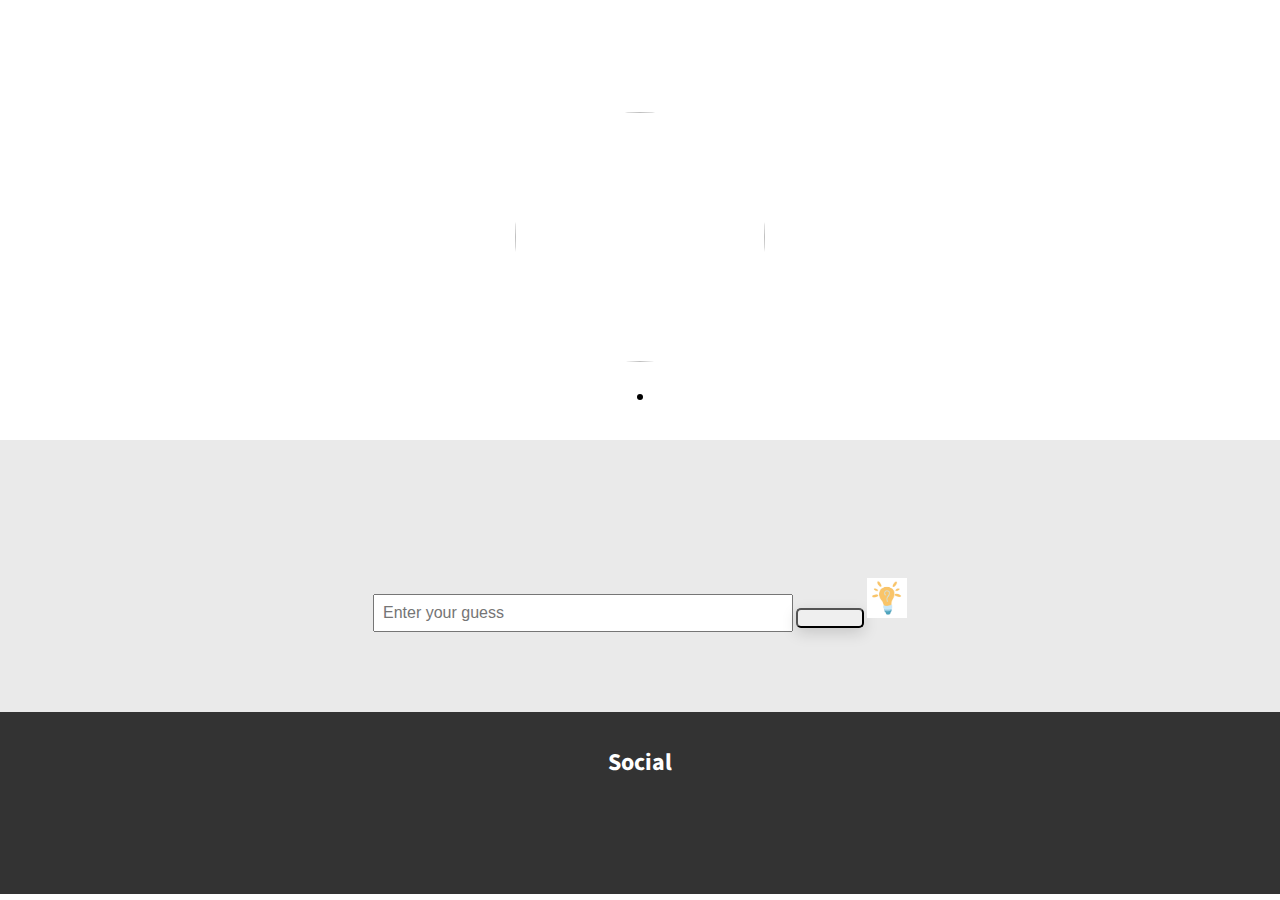
==== commit f2fcab90: "fixed footer description to be included in YAML file" ====
--- a/index.html
+++ b/index.html
@@ -109,7 +109,7 @@
       </div>
       <div class="home-hero__cta">
         <input type="text" id="guessInput" placeholder="Enter your guess">
-        <button onclick="submitGuess()" class="btn btn--bg">Submit Guess</button>
+        <button onclick="submitGuess()" id="quizbtn" class="btn btn--bg"></button>
         <span id="hintIcon" class="hint-icon" onclick="hint()">
           <img src="assets/png/hint.png" alt="Hint Icon" width="40" height="40">
         </span>
@@ -135,7 +135,7 @@
         </div>
       </div>
       <div class="main-footer__lower mt-5 text-center">
-        Check out the <a rel="noreferrer" target="_blank" href="https://github.com/Yusuke710/Contextofolio.github.io" class="text-white">Github project</a> to build your own Contextofolio!
+        <a rel="noreferrer" target="_blank" href="https://github.com/Yusuke710/Contextofolio.github.io" id="footer-portofolio-link" class="text-white"></a> 
       </div>
     </div>
   </footer>
